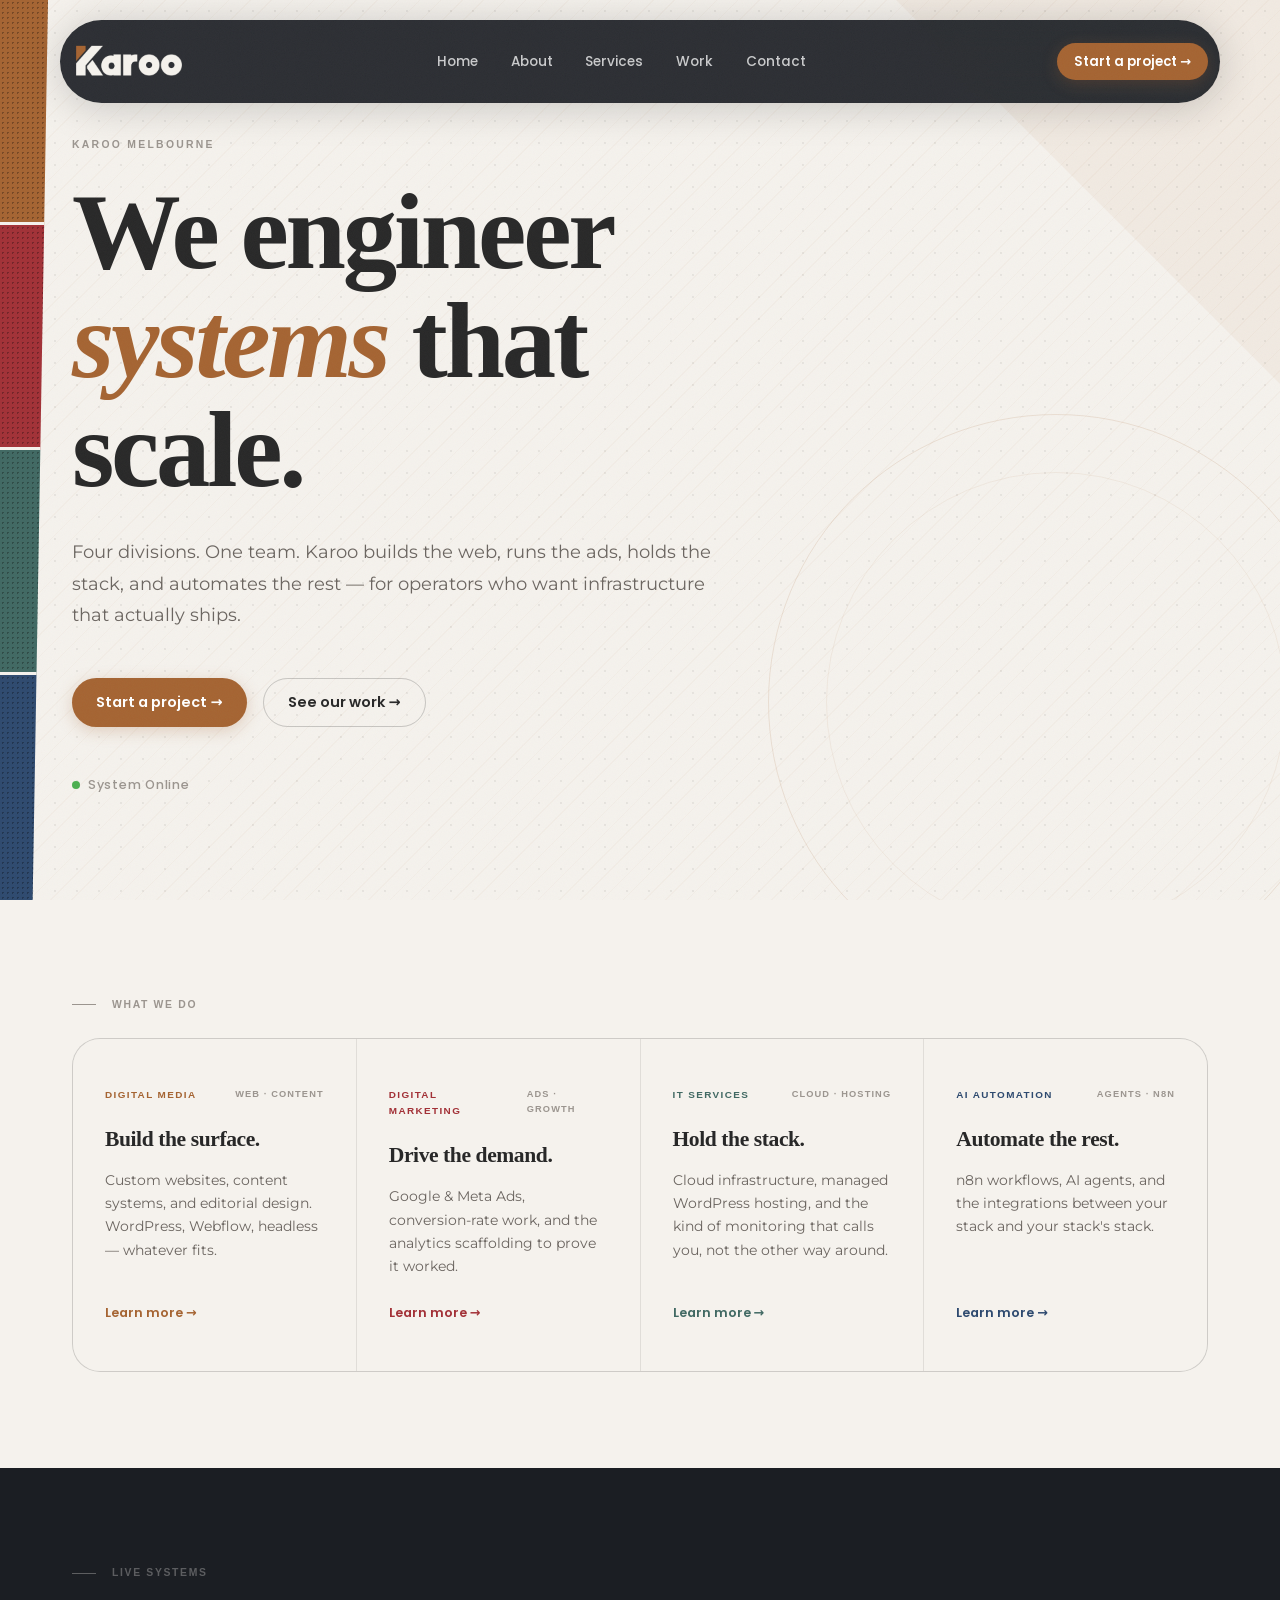
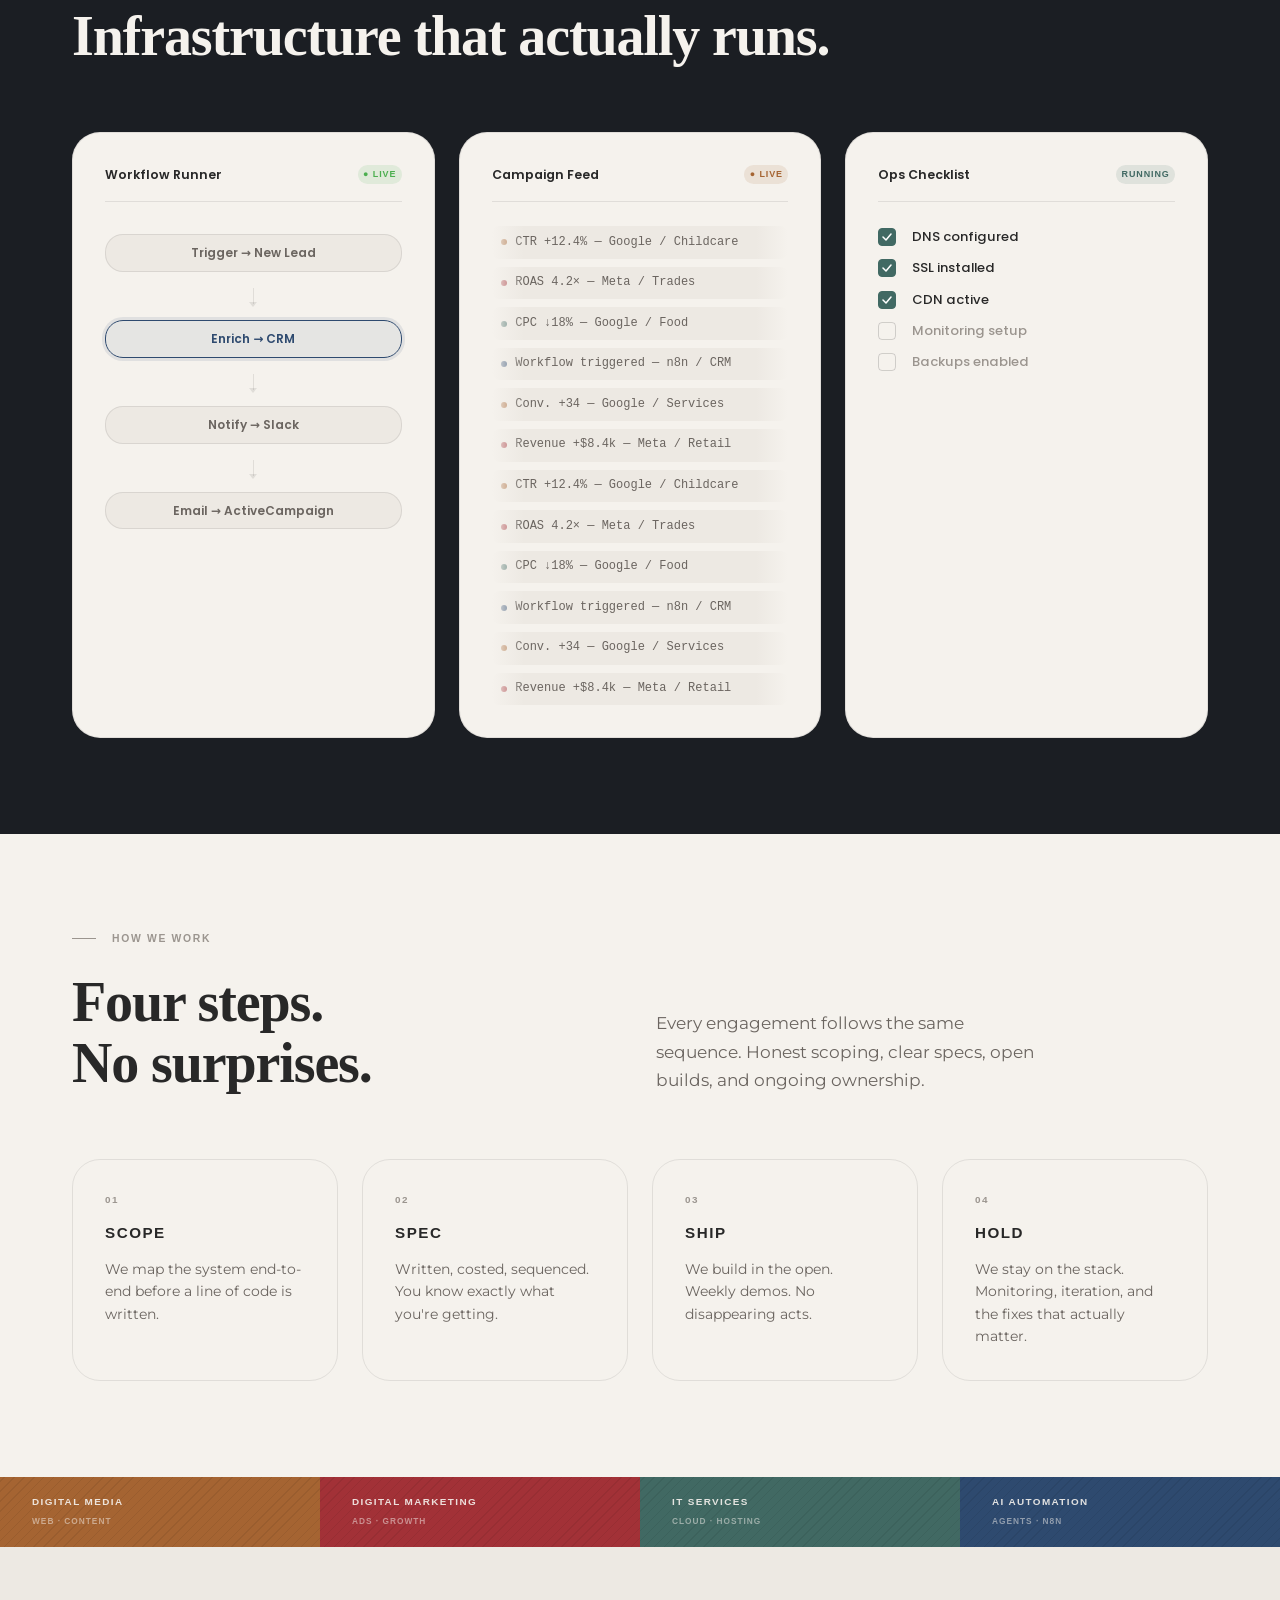
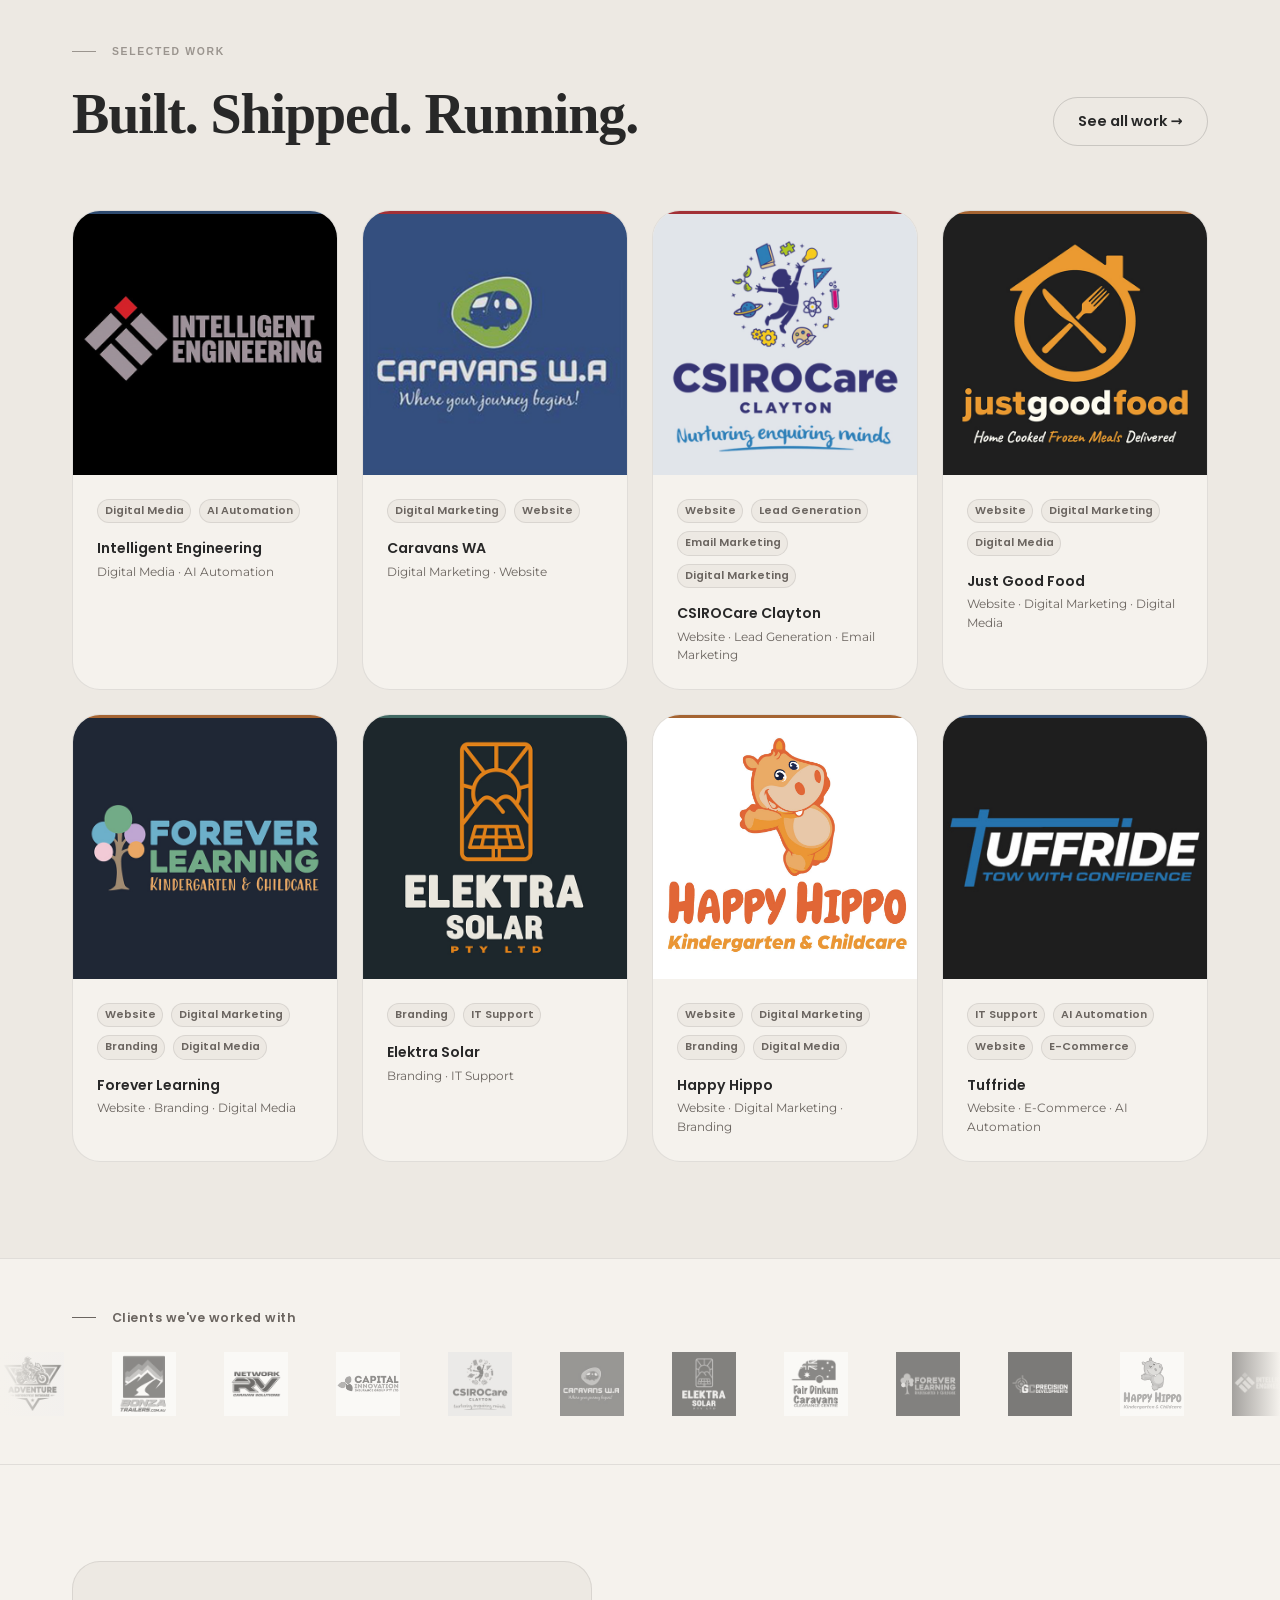
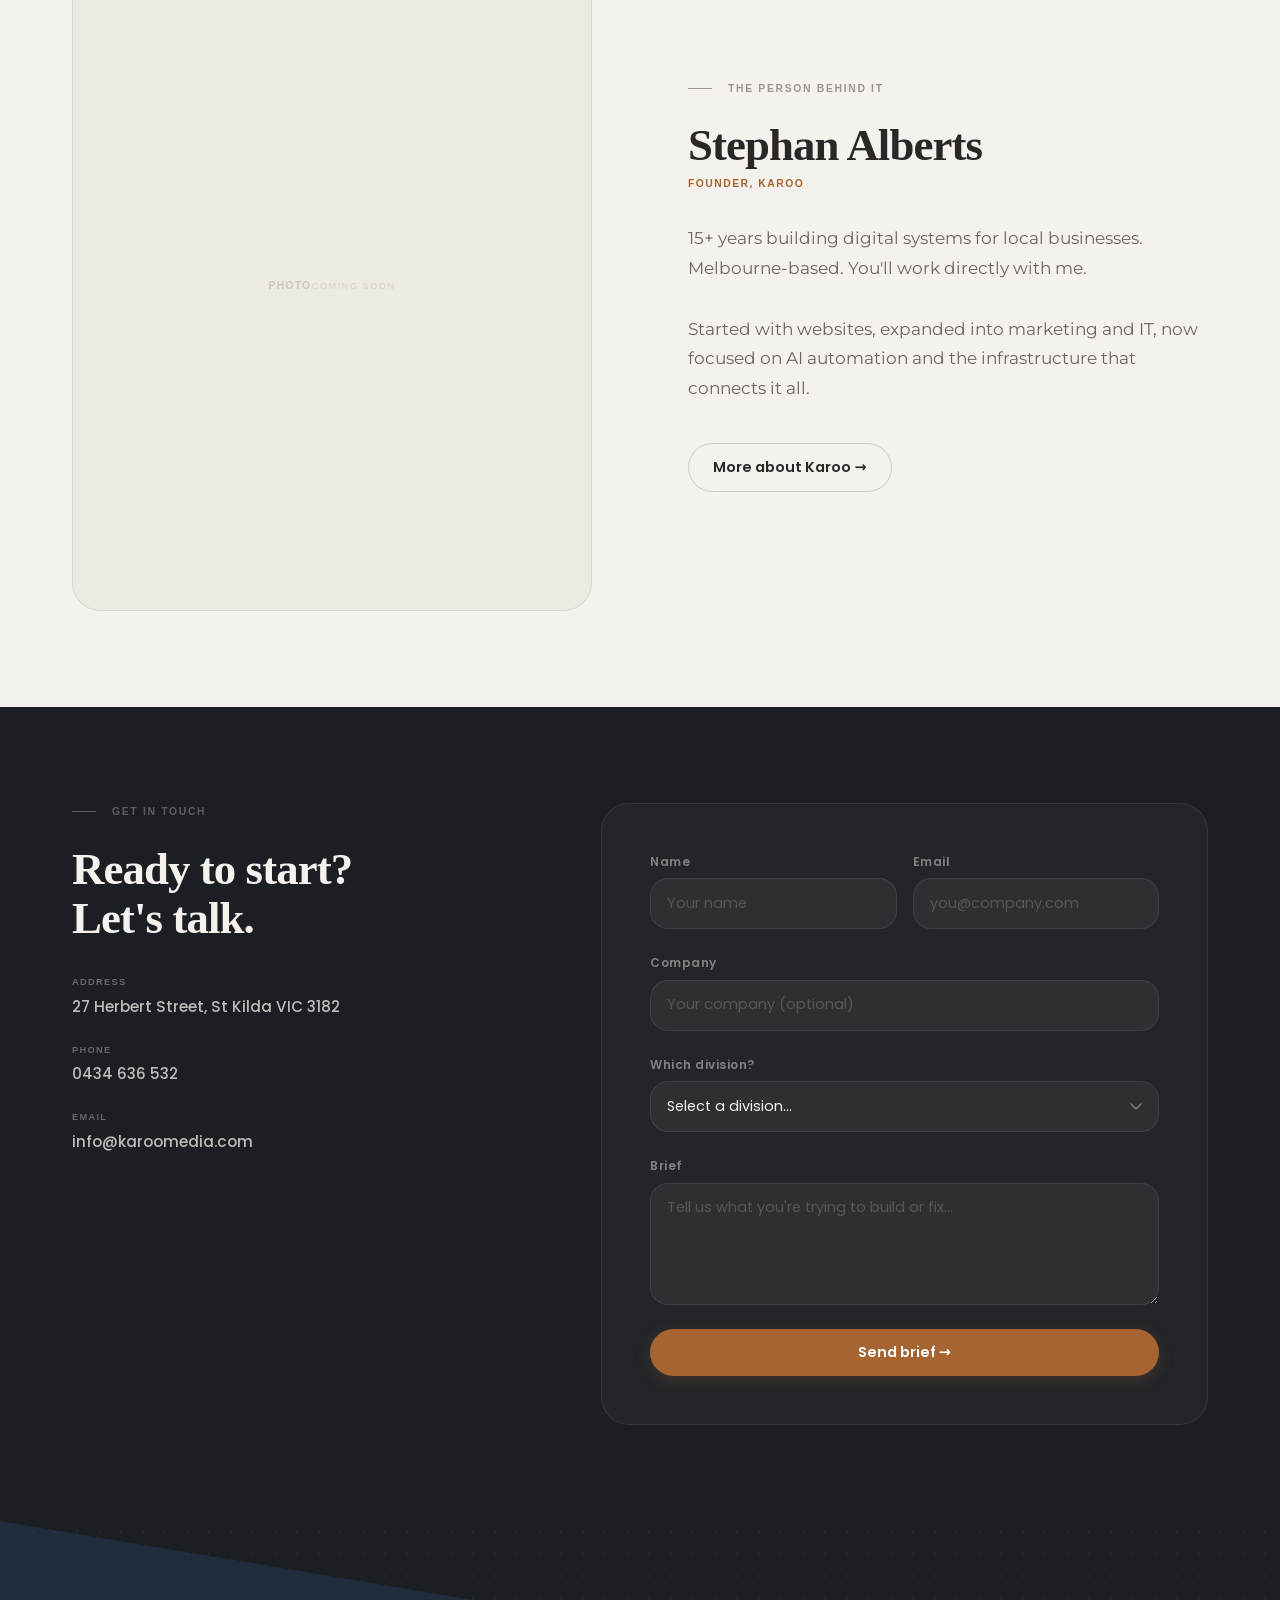
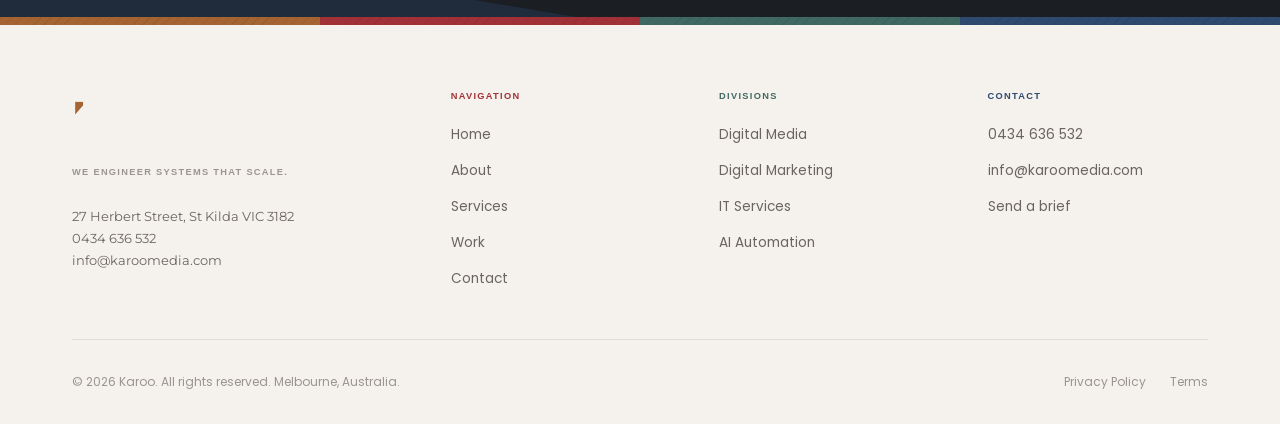
==== index.html @ b397e8c6 "Navbar always-dark + large logo shrink on scroll + brand underlines; hero light; 8 project cards - N" ====
<!DOCTYPE html>
<html lang="en">
<head>
  <meta charset="UTF-8">
  <meta name="viewport" content="width=device-width, initial-scale=1.0">
  <title>Karoo — We engineer systems that scale. | Melbourne Digital Agency</title>
  <meta name="description" content="Karoo is a Melbourne digital agency with four specialist divisions: Digital Media, Digital Marketing, IT Services, and AI Automation. We build the web, run the ads, hold the stack, and automate the rest.">
  <meta name="theme-color" content="#1B1E23">

  <!-- Preconnect for Google Fonts -->
  <link rel="preconnect" href="https://fonts.googleapis.com">
  <link rel="preconnect" href="https://fonts.gstatic.com" crossorigin>
  <link href="https://fonts.googleapis.com/css2?family=Montserrat:ital,wght@0,300;0,400;0,500;0,600;0,700;1,400&family=Poppins:wght@400;500;600;700&display=swap" rel="stylesheet">

  <!-- Critical font preload (add your woff2 files first) -->
  <!-- <link rel="preload" href="fonts/roslindale/RoslindaleVariable-Display.woff2" as="font" type="font/woff2" crossorigin> -->

  <link rel="stylesheet" href="css/global.css">
  <link rel="stylesheet" href="css/components.css">

  <!-- Schema: Organisation -->
  <script type="application/ld+json">
  {
    "@context": "https://schema.org",
    "@type": "Organization",
    "name": "Karoo",
    "url": "https://karoo.com.au",
    "telephone": "0434636532",
    "email": "info@karoomedia.com",
    "address": {
      "@type": "PostalAddress",
      "streetAddress": "27 Herbert Street",
      "addressLocality": "St Kilda",
      "addressRegion": "VIC",
      "postalCode": "3182",
      "addressCountry": "AU"
    },
    "sameAs": []
  }
  </script>
</head>
<body>

<!-- ── Navbar ─────────────────────────────────────────────── -->
<nav class="navbar" id="navbar" aria-label="Main navigation">
  <div class="navbar__inner">

    <a href="/" class="navbar__logo" aria-label="Karoo home">
      <img src="images/logos/Karoo-LIGHT.png" alt="Karoo" height="34" style="width:auto;">
    </a>

    <ul class="navbar__links" role="list">
      <li><a href="/">Home</a></li>
      <li><a href="about.html">About</a></li>
      <li><a href="services.html">Services</a></li>
      <li><a href="work.html">Work</a></li>
      <li><a href="contact.html">Contact</a></li>
    </ul>

    <a href="contact.html" class="btn btn--primary navbar__cta btn--magnetic">Start a project →</a>

    <button class="navbar__toggle" aria-label="Toggle navigation" aria-expanded="false">
      <span></span><span></span><span></span>
    </button>
  </div>

  <nav class="navbar__mobile-menu" aria-label="Mobile navigation">
    <a href="/">Home</a>
    <a href="about.html">About</a>
    <a href="services.html">Services</a>
    <a href="work.html">Work</a>
    <a href="contact.html">Contact</a>
    <a href="contact.html" class="btn btn--primary" style="margin-top:0.5rem; text-align:center; justify-content:center;">Start a project →</a>
  </nav>
</nav>

<!-- ── Hero ──────────────────────────────────────────────── -->
<section class="hero" id="hero">
  <div class="container hero__inner">
    <p class="hero__eyebrow">karoo melbourne</p>
    <h1 class="hero__heading">We engineer<br><em>systems</em> that scale.</h1>
    <p class="hero__body">
      Four divisions. One team. Karoo builds the web, runs the ads,
      holds the stack, and automates the rest — for operators who
      want infrastructure that actually ships.
    </p>
    <div class="hero__actions">
      <a href="contact.html" class="btn btn--primary btn--magnetic">Start a project →</a>
      <a href="work.html"    class="btn btn--secondary btn--magnetic">See our work →</a>
    </div>
    <div class="hero__status">
      <span class="status-dot" aria-hidden="true"></span>
      <span>System Online</span>
    </div>
  </div>
  <div class="hero__accent" aria-hidden="true"></div>
  <div class="hero__corner" aria-hidden="true"></div>
  <div class="hero__colourbar" aria-hidden="true"><span></span><span></span><span></span><span></span></div>
</section>

<!-- ── Division Strip ────────────────────────────────────── -->
<section class="divisions" id="divisions" aria-labelledby="divisions-heading">
  <div class="container">
    <p class="section-label" id="divisions-heading">What we do</p>
    <div class="divisions__grid" role="list">

      <!-- Digital Media -->
      <article class="division-card division-card--orange reveal" role="listitem">
        <div class="division-card__top">
          <span class="division-card__label">Digital Media</span>
          <span class="division-card__services">WEB · CONTENT</span>
        </div>
        <h3 class="division-card__tagline">Build the surface.</h3>
        <p class="division-card__body">
          Custom websites, content systems, and editorial design.
          WordPress, Webflow, headless — whatever fits.
        </p>
        <a href="services.html#digital-media" class="division-card__link">Learn more →</a>
      </article>

      <!-- Digital Marketing -->
      <article class="division-card division-card--red reveal reveal--delay-1" role="listitem">
        <div class="division-card__top">
          <span class="division-card__label">Digital Marketing</span>
          <span class="division-card__services">ADS · GROWTH</span>
        </div>
        <h3 class="division-card__tagline">Drive the demand.</h3>
        <p class="division-card__body">
          Google & Meta Ads, conversion-rate work, and the analytics
          scaffolding to prove it worked.
        </p>
        <a href="services.html#digital-marketing" class="division-card__link">Learn more →</a>
      </article>

      <!-- IT Services -->
      <article class="division-card division-card--green reveal reveal--delay-2" role="listitem">
        <div class="division-card__top">
          <span class="division-card__label">IT Services</span>
          <span class="division-card__services">CLOUD · HOSTING</span>
        </div>
        <h3 class="division-card__tagline">Hold the stack.</h3>
        <p class="division-card__body">
          Cloud infrastructure, managed WordPress hosting, and the kind
          of monitoring that calls you, not the other way around.
        </p>
        <a href="services.html#it-services" class="division-card__link">Learn more →</a>
      </article>

      <!-- AI Automation -->
      <article class="division-card division-card--blue reveal reveal--delay-3" role="listitem">
        <div class="division-card__top">
          <span class="division-card__label">AI Automation</span>
          <span class="division-card__services">AGENTS · N8N</span>
        </div>
        <h3 class="division-card__tagline">Automate the rest.</h3>
        <p class="division-card__body">
          n8n workflows, AI agents, and the integrations between your
          stack and your stack's stack.
        </p>
        <a href="services.html#ai-automation" class="division-card__link">Learn more →</a>
      </article>

    </div>
  </div>
</section>

<!-- ── Feature Widgets ────────────────────────────────────── -->
<section class="features" aria-labelledby="features-heading">
  <div class="container">
    <div class="features__header reveal">
      <p class="section-label" id="features-heading">Live systems</p>
      <h2>Infrastructure that actually runs.</h2>
    </div>

    <div class="features__grid">

      <!-- Workflow Runner -->
      <div class="widget widget--workflow reveal reveal--delay-1" aria-label="Workflow runner">
        <div class="widget__header">
          <span class="widget__label">Workflow Runner</span>
          <span class="widget__badge widget__badge--live">● Live</span>
        </div>
        <div class="workflow">
          <div class="workflow__node">Trigger → New Lead</div>
          <div class="workflow__connector"></div>
          <div class="workflow__node">Enrich → CRM</div>
          <div class="workflow__connector"></div>
          <div class="workflow__node">Notify → Slack</div>
          <div class="workflow__connector"></div>
          <div class="workflow__node">Email → ActiveCampaign</div>
        </div>
      </div>

      <!-- Campaign Feed -->
      <div class="widget widget--feed reveal reveal--delay-2" aria-label="Live campaign feed">
        <div class="widget__header">
          <span class="widget__label">Campaign Feed</span>
          <span class="widget__badge widget__badge--feed">● Live</span>
        </div>
        <div class="feed">
          <div class="feed__track" aria-live="polite">
            <div class="feed__item">CTR +12.4% — Google / Childcare</div>
            <div class="feed__item feed__item--red">ROAS 4.2× — Meta / Trades</div>
            <div class="feed__item feed__item--green">CPC ↓18% — Google / Food</div>
            <div class="feed__item feed__item--blue">Workflow triggered — n8n / CRM</div>
            <div class="feed__item">Conv. +34 — Google / Services</div>
            <div class="feed__item feed__item--red">Revenue +$8.4k — Meta / Retail</div>
            <!-- Duplicate for seamless loop -->
            <div class="feed__item" aria-hidden="true">CTR +12.4% — Google / Childcare</div>
            <div class="feed__item feed__item--red" aria-hidden="true">ROAS 4.2× — Meta / Trades</div>
            <div class="feed__item feed__item--green" aria-hidden="true">CPC ↓18% — Google / Food</div>
            <div class="feed__item feed__item--blue" aria-hidden="true">Workflow triggered — n8n / CRM</div>
            <div class="feed__item" aria-hidden="true">Conv. +34 — Google / Services</div>
            <div class="feed__item feed__item--red" aria-hidden="true">Revenue +$8.4k — Meta / Retail</div>
          </div>
        </div>
      </div>

      <!-- Ops Checklist -->
      <div class="widget widget--checklist reveal reveal--delay-3" aria-label="Ops checklist">
        <div class="widget__header">
          <span class="widget__label">Ops Checklist</span>
          <span class="widget__badge widget__badge--ops">Running</span>
        </div>
        <ul class="checklist" role="list">
          <li class="checklist__item">
            <span class="checklist__check" aria-hidden="true">
              <svg viewBox="0 0 10 8" fill="none" xmlns="http://www.w3.org/2000/svg">
                <path d="M1 4l3 3 5-6" stroke="#fff" stroke-width="1.5" stroke-linecap="round" stroke-linejoin="round"/>
              </svg>
            </span>
            DNS configured
          </li>
          <li class="checklist__item">
            <span class="checklist__check" aria-hidden="true">
              <svg viewBox="0 0 10 8" fill="none" xmlns="http://www.w3.org/2000/svg">
                <path d="M1 4l3 3 5-6" stroke="#fff" stroke-width="1.5" stroke-linecap="round" stroke-linejoin="round"/>
              </svg>
            </span>
            SSL installed
          </li>
          <li class="checklist__item">
            <span class="checklist__check" aria-hidden="true">
              <svg viewBox="0 0 10 8" fill="none" xmlns="http://www.w3.org/2000/svg">
                <path d="M1 4l3 3 5-6" stroke="#fff" stroke-width="1.5" stroke-linecap="round" stroke-linejoin="round"/>
              </svg>
            </span>
            CDN active
          </li>
          <li class="checklist__item">
            <span class="checklist__check" aria-hidden="true">
              <svg viewBox="0 0 10 8" fill="none" xmlns="http://www.w3.org/2000/svg">
                <path d="M1 4l3 3 5-6" stroke="#fff" stroke-width="1.5" stroke-linecap="round" stroke-linejoin="round"/>
              </svg>
            </span>
            Monitoring setup
          </li>
          <li class="checklist__item">
            <span class="checklist__check" aria-hidden="true">
              <svg viewBox="0 0 10 8" fill="none" xmlns="http://www.w3.org/2000/svg">
                <path d="M1 4l3 3 5-6" stroke="#fff" stroke-width="1.5" stroke-linecap="round" stroke-linejoin="round"/>
              </svg>
            </span>
            Backups enabled
          </li>
        </ul>
      </div>

    </div>
  </div>
</section>

<!-- ── Process ────────────────────────────────────────────── -->
<section class="process" aria-labelledby="process-heading">
  <div class="container">
    <div class="process__header">
      <div class="reveal">
        <p class="section-label" id="process-heading">How we work</p>
        <h2>Four steps.<br>No surprises.</h2>
      </div>
      <p class="reveal reveal--delay-1" style="max-width:36ch;">
        Every engagement follows the same sequence. Honest scoping, clear specs,
        open builds, and ongoing ownership.
      </p>
    </div>

    <div class="process__grid">
      <div class="process__step reveal">
        <p class="process__num">01</p>
        <h3 class="process__title">Scope</h3>
        <p class="process__body">We map the system end-to-end before a line of code is written.</p>
      </div>
      <div class="process__step reveal reveal--delay-1">
        <p class="process__num">02</p>
        <h3 class="process__title">Spec</h3>
        <p class="process__body">Written, costed, sequenced. You know exactly what you're getting.</p>
      </div>
      <div class="process__step reveal reveal--delay-2">
        <p class="process__num">03</p>
        <h3 class="process__title">Ship</h3>
        <p class="process__body">We build in the open. Weekly demos. No disappearing acts.</p>
      </div>
      <div class="process__step reveal reveal--delay-3">
        <p class="process__num">04</p>
        <h3 class="process__title">Hold</h3>
        <p class="process__body">We stay on the stack. Monitoring, iteration, and the fixes that actually matter.</p>
      </div>
    </div>
  </div>
</section>

<!-- ── Division Colour Bar ──────────────────────────────── -->
<div class="colour-bar" aria-label="Karoo's four divisions">
  <div class="colour-bar__seg colour-bar__seg--orange">
    <span class="colour-bar__label">Digital Media</span>
    <span class="colour-bar__sub">WEB · CONTENT</span>
  </div>
  <div class="colour-bar__seg colour-bar__seg--red">
    <span class="colour-bar__label">Digital Marketing</span>
    <span class="colour-bar__sub">ADS · GROWTH</span>
  </div>
  <div class="colour-bar__seg colour-bar__seg--green">
    <span class="colour-bar__label">IT Services</span>
    <span class="colour-bar__sub">CLOUD · HOSTING</span>
  </div>
  <div class="colour-bar__seg colour-bar__seg--blue">
    <span class="colour-bar__label">AI Automation</span>
    <span class="colour-bar__sub">AGENTS · N8N</span>
  </div>
</div>

<!-- ── Proof ──────────────────────────────────────────────── -->
<section class="proof" aria-labelledby="proof-heading">
  <div class="container">
    <div class="proof__header reveal">
      <div>
        <p class="section-label" id="proof-heading">Selected work</p>
        <h2>Built. Shipped. Running.</h2>
      </div>
      <a href="work.html" class="btn btn--secondary btn--magnetic">See all work →</a>
    </div>

    <div class="proof__grid">

      <article class="project-card reveal">
        <div class="project-card__thumb project-card__thumb--orange">
          <div class="project-card__thumb-inner">
            <img src="images/client-logos/HappyHippo-Square-large.jpg" alt="Happy Hippo" loading="lazy">
          </div>
        </div>
        <div class="project-card__body">
          <div class="project-card__tags">
            <span class="tag">Website</span>
            <span class="tag">Digital Marketing</span>
            <span class="tag">Branding</span>
            <span class="tag">Digital Media</span>
          </div>
          <p class="project-card__title">Happy Hippo</p>
          <p class="project-card__outcome">Website · Digital Marketing · Branding</p>
        </div>
      </article>

      <article class="project-card reveal reveal--delay-1">
        <div class="project-card__thumb project-card__thumb--orange">
          <div class="project-card__thumb-inner">
            <img src="images/client-logos/ForeverLearning.jpg" alt="Forever Learning" loading="lazy">
          </div>
        </div>
        <div class="project-card__body">
          <div class="project-card__tags">
            <span class="tag">Website</span>
            <span class="tag">Digital Marketing</span>
            <span class="tag">Branding</span>
            <span class="tag">Digital Media</span>
          </div>
          <p class="project-card__title">Forever Learning</p>
          <p class="project-card__outcome">Website · Branding · Digital Media</p>
        </div>
      </article>

      <article class="project-card reveal reveal--delay-2">
        <div class="project-card__thumb project-card__thumb--red">
          <div class="project-card__thumb-inner">
            <img src="images/client-logos/CSIRO-Care.jpg" alt="CSIROCare Clayton" loading="lazy">
          </div>
        </div>
        <div class="project-card__body">
          <div class="project-card__tags">
            <span class="tag">Website</span>
            <span class="tag">Lead Generation</span>
            <span class="tag">Email Marketing</span>
            <span class="tag">Digital Marketing</span>
          </div>
          <p class="project-card__title">CSIROCare Clayton</p>
          <p class="project-card__outcome">Website · Lead Generation · Email Marketing</p>
        </div>
      </article>

      <article class="project-card reveal reveal--delay-3">
        <div class="project-card__thumb project-card__thumb--green">
          <div class="project-card__thumb-inner">
            <img src="images/client-logos/Elektra-Solar.jpg" alt="Elektra Solar" loading="lazy">
          </div>
        </div>
        <div class="project-card__body">
          <div class="project-card__tags">
            <span class="tag">Branding</span>
            <span class="tag">IT Support</span>
          </div>
          <p class="project-card__title">Elektra Solar</p>
          <p class="project-card__outcome">Branding · IT Support</p>
        </div>
      </article>

      <article class="project-card reveal">
        <div class="project-card__thumb project-card__thumb--blue">
          <div class="project-card__thumb-inner">
            <img src="images/client-logos/Tuffride.jpg" alt="Tuffride" loading="lazy">
          </div>
        </div>
        <div class="project-card__body">
          <div class="project-card__tags">
            <span class="tag">IT Support</span>
            <span class="tag">AI Automation</span>
            <span class="tag">Website</span>
            <span class="tag">E-Commerce</span>
          </div>
          <p class="project-card__title">Tuffride</p>
          <p class="project-card__outcome">Website · E-Commerce · AI Automation</p>
        </div>
      </article>

      <article class="project-card reveal reveal--delay-1">
        <div class="project-card__thumb project-card__thumb--red">
          <div class="project-card__thumb-inner">
            <img src="images/client-logos/CWA.jpg" alt="Caravans WA" loading="lazy">
          </div>
        </div>
        <div class="project-card__body">
          <div class="project-card__tags">
            <span class="tag">Digital Marketing</span>
            <span class="tag">Website</span>
          </div>
          <p class="project-card__title">Caravans WA</p>
          <p class="project-card__outcome">Digital Marketing · Website</p>
        </div>
      </article>

      <article class="project-card reveal reveal--delay-2">
        <div class="project-card__thumb project-card__thumb--orange">
          <div class="project-card__thumb-inner">
            <img src="images/client-logos/JGF-Big-Square.jpg" alt="Just Good Food" loading="lazy">
          </div>
        </div>
        <div class="project-card__body">
          <div class="project-card__tags">
            <span class="tag">Website</span>
            <span class="tag">Digital Marketing</span>
            <span class="tag">Digital Media</span>
          </div>
          <p class="project-card__title">Just Good Food</p>
          <p class="project-card__outcome">Website · Digital Marketing · Digital Media</p>
        </div>
      </article>

      <article class="project-card reveal reveal--delay-1">
        <div class="project-card__thumb project-card__thumb--blue">
          <div class="project-card__thumb-inner">
            <img src="images/client-logos/Intelligent-Engineering.jpg" alt="Intelligent Engineering" loading="lazy">
          </div>
        </div>
        <div class="project-card__body">
          <div class="project-card__tags">
            <span class="tag">Digital Media</span>
            <span class="tag">AI Automation</span>
          </div>
          <p class="project-card__title">Intelligent Engineering</p>
          <p class="project-card__outcome">Digital Media · AI Automation</p>
        </div>
      </article>

    </div>
  </div>
</section>

<!-- ── Client Logo Strip ──────────────────────────────────────────── -->
<section class="client-strip" aria-label="Clients we've worked with">
  <div class="container">
    <p class="section-label reveal">Clients we've worked with</p>
  </div>
  <div class="client-strip__track-wrap">
    <div class="client-strip__track">
      <img src="images/client-logos/ADVMD.jpg" alt="ADVMD" class="client-strip__logo">
      <img src="images/client-logos/Bonza-Trailers.jpg" alt="Bonza Trailers" class="client-strip__logo">
      <img src="images/client-logos/CaravanSolutions.jpg" alt="Caravan Solutions" class="client-strip__logo">
      <img src="images/client-logos/CIIG.jpg" alt="CIIG" class="client-strip__logo">
      <img src="images/client-logos/CSIRO-Care.jpg" alt="CSIROCare Clayton" class="client-strip__logo">
      <img src="images/client-logos/CWA.jpg" alt="Caravans WA" class="client-strip__logo">
      <img src="images/client-logos/Elektra-Solar.jpg" alt="Elektra Solar" class="client-strip__logo">
      <img src="images/client-logos/FairDinkumCaravans.png" alt="Fair Dinkum Caravans" class="client-strip__logo">
      <img src="images/client-logos/ForeverLearning.jpg" alt="Forever Learning" class="client-strip__logo">
      <img src="images/client-logos/GCPD.jpg" alt="GCPD" class="client-strip__logo">
      <img src="images/client-logos/HappyHippo-Square-large.jpg" alt="Happy Hippo" class="client-strip__logo">
      <img src="images/client-logos/Intelligent-Engineering.jpg" alt="Intelligent Engineering" class="client-strip__logo">
      <img src="images/client-logos/JGF-Big-Square.jpg" alt="Just Good Food" class="client-strip__logo">
      <img src="images/client-logos/LOGO500px.png" alt="Client" class="client-strip__logo">
      <img src="images/client-logos/NE.jpg" alt="NE" class="client-strip__logo">
      <img src="images/client-logos/NETrailworx.jpg" alt="NE Trailworx" class="client-strip__logo">
      <img src="images/client-logos/nextgen.jpg" alt="Nextgen" class="client-strip__logo">
      <img src="images/client-logos/nRV.png" alt="nRV" class="client-strip__logo">
      <img src="images/client-logos/NurseEmily.png" alt="Nurse Emily" class="client-strip__logo">
      <img src="images/client-logos/PreciseLogo-Square2.jpg" alt="Precise Laser Cutting" class="client-strip__logo">
      <img src="images/client-logos/St-Nich.jpg" alt="St Nich" class="client-strip__logo">
      <img src="images/client-logos/TEKO-adventure-500px.jpg" alt="TEKO Adventure" class="client-strip__logo">
      <img src="images/client-logos/Tuffride.jpg" alt="Tuffride" class="client-strip__logo">
      <img src="images/client-logos/Vancraft.jpg" alt="Vancraft" class="client-strip__logo">
      <!-- Duplicate for seamless loop -->
      <img src="images/client-logos/ADVMD.jpg" alt="" aria-hidden="true" class="client-strip__logo">
      <img src="images/client-logos/Bonza-Trailers.jpg" alt="" aria-hidden="true" class="client-strip__logo">
      <img src="images/client-logos/CaravanSolutions.jpg" alt="" aria-hidden="true" class="client-strip__logo">
      <img src="images/client-logos/CIIG.jpg" alt="" aria-hidden="true" class="client-strip__logo">
      <img src="images/client-logos/CSIRO-Care.jpg" alt="" aria-hidden="true" class="client-strip__logo">
      <img src="images/client-logos/CWA.jpg" alt="" aria-hidden="true" class="client-strip__logo">
      <img src="images/client-logos/Elektra-Solar.jpg" alt="" aria-hidden="true" class="client-strip__logo">
      <img src="images/client-logos/FairDinkumCaravans.png" alt="" aria-hidden="true" class="client-strip__logo">
      <img src="images/client-logos/ForeverLearning.jpg" alt="" aria-hidden="true" class="client-strip__logo">
      <img src="images/client-logos/GCPD.jpg" alt="" aria-hidden="true" class="client-strip__logo">
      <img src="images/client-logos/HappyHippo-Square-large.jpg" alt="" aria-hidden="true" class="client-strip__logo">
      <img src="images/client-logos/Intelligent-Engineering.jpg" alt="" aria-hidden="true" class="client-strip__logo">
      <img src="images/client-logos/JGF-Big-Square.jpg" alt="" aria-hidden="true" class="client-strip__logo">
      <img src="images/client-logos/LOGO500px.png" alt="" aria-hidden="true" class="client-strip__logo">
      <img src="images/client-logos/NE.jpg" alt="" aria-hidden="true" class="client-strip__logo">
      <img src="images/client-logos/NETrailworx.jpg" alt="" aria-hidden="true" class="client-strip__logo">
      <img src="images/client-logos/nextgen.jpg" alt="" aria-hidden="true" class="client-strip__logo">
      <img src="images/client-logos/nRV.png" alt="" aria-hidden="true" class="client-strip__logo">
      <img src="images/client-logos/NurseEmily.png" alt="" aria-hidden="true" class="client-strip__logo">
      <img src="images/client-logos/PreciseLogo-Square2.jpg" alt="" aria-hidden="true" class="client-strip__logo">
      <img src="images/client-logos/St-Nich.jpg" alt="" aria-hidden="true" class="client-strip__logo">
      <img src="images/client-logos/TEKO-adventure-500px.jpg" alt="" aria-hidden="true" class="client-strip__logo">
      <img src="images/client-logos/Tuffride.jpg" alt="" aria-hidden="true" class="client-strip__logo">
      <img src="images/client-logos/Vancraft.jpg" alt="" aria-hidden="true" class="client-strip__logo">
    </div>
  </div>
</section>

<!-- ── Bio Preview ────────────────────────────────────────── -->
<section class="bio" aria-labelledby="bio-heading">
  <div class="container">
    <div class="bio__inner">
      <div class="bio__photo">
        <!-- Replace with Stephan headshot: images/stephan-alberts.webp -->
        <div class="bio__photo-placeholder">Photo<br><span style="font-size:0.6rem;opacity:0.5;">coming soon</span></div>
      </div>
      <div class="bio__content reveal">
        <p class="section-label">The person behind it</p>
        <h2 class="bio__name" id="bio-heading">Stephan Alberts</h2>
        <p class="bio__role">Founder, Karoo</p>
        <p class="bio__text">
          15+ years building digital systems for local businesses.
          Melbourne-based. You'll work directly with me.
        </p>
        <p class="bio__text">
          Started with websites, expanded into marketing and IT, now
          focused on AI automation and the infrastructure that connects it all.
        </p>
        <a href="about.html" class="btn btn--secondary btn--magnetic bio__cta">More about Karoo →</a>
      </div>
    </div>

    <!-- Signage / office image — rename your file to: images/signage.jpg -->
    <div class="bio__signage reveal">
      <img src="images/signage.jpg" alt="Karoo — St Kilda, Melbourne" loading="lazy"
           onerror="this.parentElement.style.display='none'">
    </div>

  </div>
</section>

<!-- ── Contact Section ────────────────────────────────────── -->
<section class="contact-section" id="contact" aria-labelledby="contact-heading">
  <div class="container">
    <div class="contact-section__inner">

      <div class="contact-info reveal">
        <p class="section-label" style="color:rgba(245,242,237,0.3);">Get in touch</p>
        <h2 class="contact-info__heading" id="contact-heading">Ready to start?<br>Let's talk.</h2>
        <div class="contact-info__detail">
          <div class="contact-info__item">
            <span class="contact-info__item-label">Address</span>
            <span class="contact-info__item-value">27 Herbert Street, St Kilda VIC 3182</span>
          </div>
          <div class="contact-info__item">
            <span class="contact-info__item-label">Phone</span>
            <span class="contact-info__item-value">
              <a href="tel:0434636532">0434 636 532</a>
            </span>
          </div>
          <div class="contact-info__item">
            <span class="contact-info__item-label">Email</span>
            <span class="contact-info__item-value">
              <a href="mailto:info@karoomedia.com">info@karoomedia.com</a>
            </span>
          </div>
        </div>
      </div>

      <div class="contact-form reveal reveal--delay-1">
        <form class="js-contact-form" novalidate>
          <div class="form-row">
            <div class="form-group">
              <label for="h-name">Name</label>
              <input type="text" id="h-name" name="name" placeholder="Your name" required>
            </div>
            <div class="form-group">
              <label for="h-email">Email</label>
              <input type="email" id="h-email" name="email" placeholder="you@company.com" required>
            </div>
          </div>
          <div class="form-group">
            <label for="h-company">Company</label>
            <input type="text" id="h-company" name="company" placeholder="Your company (optional)">
          </div>
          <div class="form-group">
            <label for="h-division">Which division?</label>
            <select id="h-division" name="division">
              <option value="" disabled selected>Select a division…</option>
              <option value="digital-media">Digital Media — Web &amp; Content</option>
              <option value="digital-marketing">Digital Marketing — Ads &amp; Growth</option>
              <option value="it-services">IT Services — Cloud &amp; Hosting</option>
              <option value="ai-automation">AI Automation — Agents &amp; n8n</option>
              <option value="unsure">Not sure yet</option>
            </select>
          </div>
          <div class="form-group">
            <label for="h-brief">Brief</label>
            <textarea id="h-brief" name="brief" placeholder="Tell us what you're trying to build or fix…" rows="4"></textarea>
          </div>
          <div class="form-submit">
            <button type="submit" class="btn btn--primary btn--magnetic">Send brief →</button>
          </div>
        </form>
      </div>

    </div>
  </div>
</section>

<!-- ── Pre-footer ─────────────────────────────────────────── -->
<div class="pre-footer">
  <div class="pre-footer__blue-panel" aria-hidden="true"></div>
</div>
<div class="colour-bar" aria-hidden="true" style="height:8px;">
  <div class="colour-bar__seg colour-bar__seg--orange" style="padding:0;"></div>
  <div class="colour-bar__seg colour-bar__seg--red" style="padding:0;"></div>
  <div class="colour-bar__seg colour-bar__seg--green" style="padding:0;"></div>
  <div class="colour-bar__seg colour-bar__seg--blue" style="padding:0;"></div>
</div>

<!-- ── Footer ─────────────────────────────────────────────── -->
<footer class="footer" aria-label="Site footer">
  <div class="container">
    <div class="footer__top">
      <div>
        <img src="images/logos/Karoo-DARK.png" alt="Karoo" class="footer__logo" onerror="this.src='images/logos/Karoo-LIGHT.png'">
        <p class="footer__brand-tagline">We engineer systems that scale.</p>
        <p class="footer__brand-desc">
          27 Herbert Street, St Kilda VIC 3182<br>
          <a href="tel:0434636532" style="color:inherit;">0434 636 532</a><br>
          <a href="mailto:info@karoomedia.com" style="color:inherit;">info@karoomedia.com</a>
        </p>
      </div>
      <nav aria-label="Site links">
        <p class="footer__col-label">Navigation</p>
        <ul class="footer__links" role="list">
          <li><a href="/">Home</a></li>
          <li><a href="about.html">About</a></li>
          <li><a href="services.html">Services</a></li>
          <li><a href="work.html">Work</a></li>
          <li><a href="contact.html">Contact</a></li>
        </ul>
      </nav>
      <nav aria-label="Division links">
        <p class="footer__col-label">Divisions</p>
        <ul class="footer__links" role="list">
          <li><a href="services.html#digital-media">Digital Media</a></li>
          <li><a href="services.html#digital-marketing">Digital Marketing</a></li>
          <li><a href="services.html#it-services">IT Services</a></li>
          <li><a href="services.html#ai-automation">AI Automation</a></li>
        </ul>
      </nav>
      <div>
        <p class="footer__col-label">Contact</p>
        <ul class="footer__links" role="list">
          <li><a href="tel:0434636532">0434 636 532</a></li>
          <li><a href="mailto:info@karoomedia.com">info@karoomedia.com</a></li>
          <li><a href="contact.html">Send a brief</a></li>
        </ul>
      </div>
    </div>
    <div class="footer__bottom">
      <p class="footer__copy">&copy; 2026 Karoo. All rights reserved. Melbourne, Australia.</p>
      <nav class="footer__legal" aria-label="Legal links">
        <a href="#">Privacy Policy</a>
        <a href="#">Terms</a>
      </nav>
    </div>
  </div>
</footer>

<script src="js/main.js" defer></script>
</body>
</html>
---- css/global.css ----
/* ============================================================
   KAROO — Global Styles
   Fonts, variables, reset, base typography, utilities
   ============================================================ */

/* Google Fonts — Montserrat + Poppins */
@import url('https://fonts.googleapis.com/css2?family=Montserrat:ital,wght@0,300;0,400;0,500;0,600;0,700;1,400&family=Poppins:wght@400;500;600;700&display=swap');

/* ── Self-hosted Fonts ────────────────────────────────────── */
/* Fonts live directly in /fonts/ (no subfolders)             */

/* Roslindale Variable (covers all weights 100–900) */
@font-face {
  font-family: 'Roslindale';
  src: url('../fonts/RoslindaleVariable-VF[Display]-Testing.ttf') format('truetype');
  font-weight: 100 900;
  font-style: normal;
  font-display: swap;
}

/* Roslindale static fallbacks */
@font-face {
  font-family: 'Roslindale';
  src: url('../fonts/Roslindale-DisplayRegular-Testing.ttf') format('truetype');
  font-weight: 400;
  font-style: normal;
  font-display: swap;
}

@font-face {
  font-family: 'Roslindale';
  src: url('../fonts/Roslindale-DisplayMedium-Testing.ttf') format('truetype');
  font-weight: 500;
  font-style: normal;
  font-display: swap;
}

@font-face {
  font-family: 'Roslindale';
  src: url('../fonts/Roslindale-DisplayBold-Testing.ttf') format('truetype');
  font-weight: 700;
  font-style: normal;
  font-display: swap;
}

/* Akira Expanded Demo — uppercase/numbers only in demo version */
/* Replace with full licence file for production               */
@font-face {
  font-family: 'Akira';
  src: url('../fonts/Akira Expanded Demo.otf') format('opentype');
  font-weight: 800;
  font-style: normal;
  font-display: swap;
}

/* ── Design Tokens ───────────────────────────────────────── */
:root {
  /* Division colours */
  --orange:       #A56432;
  --red:          #A23137;
  --green:        #416963;
  --blue:         #2E4A6F;

  /* Base palette */
  --parchment:    #F5F2ED;
  --deep-slate:   #1B1E23;
  --auth-black:   #282828;
  --white:        #FFFFFF;

  /* Semantic — light mode defaults */
  --bg:           var(--parchment);
  --bg-raised:    #EDE9E3;
  --bg-card:      #ECEAE5;
  --text:         var(--auth-black);
  --text-muted:   #6B6560;
  --text-subtle:  #9B958F;
  --border:       rgba(40, 40, 40, 0.10);
  --border-strong:rgba(40, 40, 40, 0.18);

  /* Typography */
  --font-display: 'Roslindale', 'Playfair Display', Georgia, serif;
  --font-impact:  'Akira', 'Barlow Condensed', Impact, sans-serif;
  --font-body:    'Montserrat', system-ui, sans-serif;
  --font-ui:      'Poppins', system-ui, sans-serif;

  /* Spacing scale (8px base) */
  --s1:   0.5rem;   /*  8px */
  --s2:   1rem;     /* 16px */
  --s3:   1.5rem;   /* 24px */
  --s4:   2rem;     /* 32px */
  --s5:   3rem;     /* 48px */
  --s6:   4rem;     /* 64px */
  --s7:   6rem;     /* 96px */
  --s8:   8rem;     /* 128px */

  /* Border radius */
  --r-sm:   8px;
  --r-md:   18px;
  --r-lg:   28px;
  --r-pill: 9999px;

  /* Shadows */
  --shadow-sm: 0 2px 8px rgba(0,0,0,0.06);
  --shadow-md: 0 8px 32px rgba(0,0,0,0.09);
  --shadow-lg: 0 24px 64px rgba(0,0,0,0.13);

  /* Transitions */
  --t-fast:  0.15s ease;
  --t-base:  0.25s ease;
  --t-slow:  0.4s ease;

  /* Layout */
  --max-w:      1200px;
  --max-w-text:  720px;
}

/* Dark mode overrides (applied by JS on .dark-mode body) */
body.dark-mode {
  --bg:           var(--deep-slate);
  --bg-raised:    #22262D;
  --bg-card:      #2A2F38;
  --text:         var(--white);
  --text-muted:   #A8B0C0;
  --text-subtle:  #606878;
  --border:       rgba(255,255,255,0.08);
  --border-strong:rgba(255,255,255,0.15);
}

/* ── Reset ───────────────────────────────────────────────── */
*, *::before, *::after {
  box-sizing: border-box;
  margin: 0;
  padding: 0;
}

html {
  scroll-behavior: smooth;
  -webkit-text-size-adjust: 100%;
  font-size: 16px;
}

body {
  font-family: var(--font-body);
  font-size: 1rem;
  line-height: 1.65;
  color: var(--text);
  background: var(--bg);
  transition: background var(--t-slow), color var(--t-slow);
  overflow-x: hidden;
  -webkit-font-smoothing: antialiased;
  -moz-osx-font-smoothing: grayscale;
}

img, video, svg {
  display: block;
  max-width: 100%;
  height: auto;
}

a {
  color: inherit;
  text-decoration: none;
}

ul, ol {
  list-style: none;
}

button, input, select, textarea {
  font: inherit;
  border: none;
  background: none;
  outline: none;
}

button {
  cursor: pointer;
}

/* ── Grain overlay ───────────────────────────────────────── */
body::after {
  content: '';
  position: fixed;
  inset: 0;
  background-image: url("data:image/svg+xml,%3Csvg viewBox='0 0 256 256' xmlns='http://www.w3.org/2000/svg'%3E%3Cfilter id='n'%3E%3CfeTurbulence type='fractalNoise' baseFrequency='0.85' numOctaves='4' stitchTiles='stitch'/%3E%3C/filter%3E%3Crect width='100%25' height='100%25' filter='url(%23n)'/%3E%3C/svg%3E");
  background-repeat: repeat;
  background-size: 200px 200px;
  opacity: 0.035;
  pointer-events: none;
  z-index: 9998;
}

/* ── Typography ──────────────────────────────────────────── */
h1, h2, h3, h4, h5, h6 {
  font-family: var(--font-display);
  line-height: 1.1;
  letter-spacing: -0.02em;
  color: var(--text);
}

h1 { font-size: clamp(2.8rem, 7vw, 5.5rem); font-weight: 700; }
h2 { font-size: clamp(2rem, 4.5vw, 3.5rem); font-weight: 700; }
h3 { font-size: clamp(1.4rem, 3vw, 2rem);   font-weight: 600; }
h4 { font-size: 1.25rem; font-weight: 600; }

p  {
  font-family: var(--font-body);
  color: var(--text-muted);
  font-size: 1.05rem;
  line-height: 1.7;
}

.label {
  font-family: var(--font-impact);
  font-size: 0.7rem;
  font-weight: 800;
  letter-spacing: 0.12em;
  text-transform: uppercase;
}

/* ── Layout utilities ────────────────────────────────────── */
.container {
  width: 100%;
  max-width: var(--max-w);
  margin-inline: auto;
  padding-inline: var(--s4);
}

.container--narrow {
  max-width: var(--max-w-text);
}

section {
  padding-block: var(--s7);
}

.section-label {
  font-family: var(--font-impact);
  font-size: 0.65rem;
  font-weight: 800;
  letter-spacing: 0.16em;
  text-transform: uppercase;
  color: var(--text-subtle);
  display: flex;
  align-items: center;
  gap: var(--s2);
  margin-bottom: var(--s3);
}

.section-label::before {
  content: '';
  display: inline-block;
  width: 24px;
  height: 1px;
  background: currentColor;
}

/* ── Buttons ─────────────────────────────────────────────── */
.btn {
  display: inline-flex;
  align-items: center;
  gap: 0.4em;
  font-family: var(--font-ui);
  font-size: 0.9rem;
  font-weight: 600;
  padding: 0.8em 1.7em;
  border-radius: var(--r-pill);
  transition: transform var(--t-base), box-shadow var(--t-base), background var(--t-fast);
  will-change: transform;
  cursor: pointer;
  white-space: nowrap;
}

.btn--primary {
  background: var(--orange);
  color: var(--white);
  box-shadow: 0 4px 16px rgba(165,100,50,0.25);
}

.btn--primary:hover {
  background: #B87038;
  box-shadow: 0 8px 28px rgba(165,100,50,0.35);
  transform: translateY(-2px);
}

.btn--secondary {
  background: transparent;
  color: var(--text);
  border: 1.5px solid var(--border-strong);
}

.btn--secondary:hover {
  border-color: var(--text);
  transform: translateY(-2px);
}

.btn--ghost {
  background: transparent;
  color: var(--text-muted);
  padding: 0;
  border-radius: 0;
}

.btn--ghost:hover {
  color: var(--text);
}

/* Magnetic effect — JS adds micro-translate via inline style */
.btn--magnetic {
  transition: transform 0.1s ease, box-shadow var(--t-base), background var(--t-fast);
}

/* ── Status dot ──────────────────────────────────────────── */
.status-dot {
  display: inline-block;
  width: 8px;
  height: 8px;
  border-radius: 50%;
  background: #4CAF50;
  animation: pulse-dot 2.5s ease-in-out infinite;
  flex-shrink: 0;
}

@keyframes pulse-dot {
  0%, 100% { opacity: 1; transform: scale(1); box-shadow: 0 0 0 0 rgba(76,175,80,0.4); }
  50%       { opacity: 0.8; transform: scale(0.9); box-shadow: 0 0 0 6px rgba(76,175,80,0); }
}

/* ── Scroll reveal ───────────────────────────────────────── */
.reveal {
  opacity: 0;
  transform: translateY(28px);
  transition: opacity 0.6s ease, transform 0.6s ease;
}

.reveal.is-visible {
  opacity: 1;
  transform: translateY(0);
}

.reveal--delay-1 { transition-delay: 0.1s; }
.reveal--delay-2 { transition-delay: 0.2s; }
.reveal--delay-3 { transition-delay: 0.3s; }
.reveal--delay-4 { transition-delay: 0.4s; }

/* ── Responsive breakpoints ──────────────────────────────── */
@media (max-width: 768px) {
  :root {
    --s6: 3rem;
    --s7: 4rem;
    --s8: 5rem;
  }
  .container {
    padding-inline: var(--s3);
  }
  section {
    padding-block: var(--s6);
  }
}
---- css/components.css ----
/* ============================================================
   KAROO — Components
   Navbar, hero, division cards, features, process, proof,
   bio, contact, footer
   ============================================================ */

/* ── Navbar ──────────────────────────────────────────────── */
.navbar {
  position: fixed;
  top: 1.25rem;
  left: 50%;
  transform: translateX(-50%);
  z-index: 100;
  width: calc(100% - 3rem);
  max-width: 1160px;
  border-radius: var(--r-pill);
  padding: 0.6rem 0.75rem;
  background: rgba(27, 30, 35, 0.92);
  backdrop-filter: blur(24px) saturate(1.4);
  -webkit-backdrop-filter: blur(24px) saturate(1.4);
  box-shadow: 0 4px 40px rgba(0,0,0,0.18);
  transition: box-shadow var(--t-slow), padding var(--t-slow);
}

.navbar--scrolled {
  box-shadow: 0 4px 40px rgba(0,0,0,0.28);
}

.navbar__inner {
  display: flex;
  align-items: center;
  justify-content: space-between;
  gap: var(--s3);
}

.navbar__logo {
  flex-shrink: 0;
  display: flex;
  align-items: center;
}

/* Large logo by default, shrinks smoothly on scroll */
.navbar__logo img {
  height: 64px;
  width: auto;
  display: block;
  transition: height 0.35s ease, opacity var(--t-fast);
}

.navbar--scrolled .navbar__logo img {
  height: 36px;
}

.navbar__logo img:hover {
  opacity: 0.85;
}

/* Legacy text fallback (kept for safety) */
.navbar__logo-text {
  font-family: var(--font-display);
  font-size: 1.4rem;
  font-weight: 700;
  color: var(--white);
  letter-spacing: -0.03em;
}

.navbar__logo-text span {
  color: var(--orange);
}

.navbar__links {
  display: flex;
  align-items: center;
  gap: 0.25rem;
}

/* Sliding brand-colour underline on hover */
.navbar__links li {
  position: relative;
}

.navbar__links a {
  font-family: var(--font-ui);
  font-size: 0.85rem;
  font-weight: 500;
  color: rgba(255,255,255,0.75);
  padding: 0.5rem 0.9rem;
  border-radius: var(--r-pill);
  transition: color var(--t-fast), background var(--t-fast);
  position: relative;
  overflow: hidden;
}

.navbar__links a::after {
  content: '';
  position: absolute;
  bottom: 4px;
  left: 0.9rem;
  right: 0.9rem;
  height: 2px;
  border-radius: 2px;
  transform: scaleX(0);
  transform-origin: left;
  transition: transform 0.25s ease;
}

.navbar__links a:hover::after,
.navbar__links a.active::after {
  transform: scaleX(1);
}

/* Brand colour per nav item */
.navbar__links li:nth-child(1) a::after { background: var(--orange); }
.navbar__links li:nth-child(2) a::after { background: var(--red); }
.navbar__links li:nth-child(3) a::after { background: var(--green); }
.navbar__links li:nth-child(4) a::after { background: var(--blue); }
.navbar__links li:nth-child(5) a::after { background: var(--orange); }

.navbar__links a:hover {
  color: var(--white);
  background: rgba(255,255,255,0.06);
}

.navbar__links a.active {
  color: var(--white);
}

.navbar__cta {
  font-size: 0.82rem;
  padding: 0.6em 1.3em;
}

.navbar__toggle {
  display: none;
  flex-direction: column;
  gap: 5px;
  padding: 0.5rem;
  cursor: pointer;
}

.navbar__toggle span {
  display: block;
  width: 22px;
  height: 2px;
  background: var(--white);
  border-radius: 2px;
  transition: transform var(--t-base), opacity var(--t-fast);
}

.navbar__toggle.open span:nth-child(1) { transform: translateY(7px) rotate(45deg); }
.navbar__toggle.open span:nth-child(2) { opacity: 0; }
.navbar__toggle.open span:nth-child(3) { transform: translateY(-7px) rotate(-45deg); }

/* Mobile nav */
.navbar__mobile-menu {
  display: none;
  flex-direction: column;
  gap: var(--s1);
  padding: var(--s2) 0 var(--s1);
  border-top: 1px solid rgba(255,255,255,0.08);
  margin-top: 0.6rem;
}

.navbar__mobile-menu a {
  font-family: var(--font-ui);
  font-size: 0.95rem;
  font-weight: 500;
  color: rgba(255,255,255,0.75);
  padding: 0.6rem 0.75rem;
  border-radius: var(--r-md);
  transition: color var(--t-fast), background var(--t-fast);
}

.navbar__mobile-menu a:hover {
  color: var(--white);
  background: rgba(255,255,255,0.06);
}

.navbar__mobile-menu.open {
  display: flex;
}

@media (max-width: 860px) {
  .navbar__links,
  .navbar__cta { display: none; }
  .navbar__toggle { display: flex; }
  .navbar--scrolled {
    border-radius: var(--r-lg);
  }
}

/* ── Hero — LIGHT (navbar stays dark above it) ───────────── */
.hero {
  min-height: 100svh;
  display: flex;
  align-items: center;
  position: relative;
  overflow: hidden;
  background-color: var(--parchment);
  padding-block: var(--s8) var(--s7);
}

/* Layer 1: Halftone dot grid */
.hero::before {
  content: '';
  position: absolute;
  inset: 0;
  background-image:
    radial-gradient(circle, rgba(40,40,40,0.07) 1px, transparent 1px);
  background-size: 22px 22px;
  pointer-events: none;
}

/* Layer 2: Diagonal stripe accent */
.hero::after {
  content: '';
  position: absolute;
  inset: 0;
  background-image:
    repeating-linear-gradient(
      -45deg,
      transparent,
      transparent 14px,
      rgba(165,100,50,0.035) 14px,
      rgba(165,100,50,0.035) 15px
    );
  pointer-events: none;
}

/* Orange corner accent block */
.hero__corner {
  position: absolute;
  top: 0;
  right: 0;
  width: clamp(220px, 30vw, 420px);
  height: clamp(220px, 30vw, 420px);
  background: var(--orange);
  opacity: 0.06;
  clip-path: polygon(100% 0, 0 0, 100% 100%);
  pointer-events: none;
}

.hero__inner {
  position: relative;
  z-index: 1;
}

.hero__eyebrow {
  font-family: var(--font-impact);
  font-size: 0.65rem;
  font-weight: 800;
  letter-spacing: 0.22em;
  text-transform: uppercase;
  color: var(--text-subtle);
  margin-bottom: var(--s3);
}

.hero__heading {
  color: var(--auth-black);
  font-size: clamp(3.2rem, 8.5vw, 7rem);
  line-height: 1.0;
  font-weight: 700;
  letter-spacing: -0.03em;
  margin-bottom: var(--s4);
  max-width: 14ch;
}

.hero__heading em {
  font-style: italic;
  color: var(--orange);
}

.hero__body {
  font-size: clamp(1rem, 2vw, 1.15rem);
  color: var(--text-muted);
  max-width: 56ch;
  line-height: 1.7;
  margin-bottom: var(--s5);
}

.hero__actions {
  display: flex;
  flex-wrap: wrap;
  gap: var(--s2);
  margin-bottom: var(--s5);
}

.hero__actions .btn--secondary {
  color: var(--auth-black);
  border-color: rgba(40,40,40,0.22);
}

.hero__actions .btn--secondary:hover {
  border-color: var(--auth-black);
}

.hero__status {
  display: flex;
  align-items: center;
  gap: var(--s1);
  font-family: var(--font-ui);
  font-size: 0.78rem;
  font-weight: 500;
  color: var(--text-subtle);
  letter-spacing: 0.06em;
}

/* Hero decorative accent circles */
.hero__accent {
  position: absolute;
  right: -5%;
  bottom: -10%;
  width: clamp(300px, 45vw, 600px);
  aspect-ratio: 1;
  border: 1px solid rgba(165,100,50,0.14);
  border-radius: 50%;
  pointer-events: none;
  z-index: 0;
}

.hero__accent::before {
  content: '';
  position: absolute;
  inset: 10%;
  border: 1px solid rgba(165,100,50,0.08);
  border-radius: 50%;
}

/* Hero left vertical colour bar — Design System style with halftone */
.hero__colourbar {
  position: absolute;
  left: 0;
  top: 0;
  height: 100%;
  width: 48px;
  z-index: 2;
  display: flex;
  flex-direction: column;
  pointer-events: none;
  clip-path: polygon(0 0, 100% 0, 68% 100%, 0 100%);
}

.hero__colourbar span {
  flex: 1;
  position: relative;
  overflow: hidden;
}

/* Halftone dot texture per band */
.hero__colourbar span::after {
  content: '';
  position: absolute;
  inset: 0;
  background-image: radial-gradient(circle, rgba(0,0,0,0.28) 1px, transparent 1px);
  background-size: 5px 5px;
  pointer-events: none;
  z-index: 1;
}

/* Parchment separator between bands (matches light hero bg) */
.hero__colourbar span:not(:last-child)::before {
  content: '';
  position: absolute;
  bottom: 0;
  left: 0;
  right: 0;
  height: 3px;
  background: var(--parchment);
  z-index: 2;
}

.hero__colourbar span:nth-child(1) { background: var(--orange); }
.hero__colourbar span:nth-child(2) { background: var(--red); }
.hero__colourbar span:nth-child(3) { background: var(--green); }
.hero__colourbar span:nth-child(4) { background: var(--blue); }

@media (max-width: 768px) {
  .hero__heading { font-size: clamp(2.5rem, 10vw, 4rem); }
  .hero { padding-top: var(--s7); }
  .hero__colourbar { width: 32px; }
}

/* ── Division Colour Bar ─────────────────────────────────── */
.colour-bar {
  display: grid;
  grid-template-columns: repeat(4, 1fr);
}

.colour-bar__seg {
  padding: 1.1rem var(--s4);
  display: flex;
  flex-direction: column;
  gap: 0.3rem;
  position: relative;
  overflow: hidden;
  cursor: default;
  transition: padding var(--t-base);
}

/* Hatched diagonal overlay on each segment */
.colour-bar__seg::before {
  content: '';
  position: absolute;
  inset: 0;
  background-image: repeating-linear-gradient(
    -45deg,
    transparent,
    transparent 6px,
    rgba(0,0,0,0.07) 6px,
    rgba(0,0,0,0.07) 7px
  );
  pointer-events: none;
}

.colour-bar__seg--orange { background: var(--orange); }
.colour-bar__seg--red    { background: var(--red); }
.colour-bar__seg--green  { background: var(--green); }
.colour-bar__seg--blue   { background: var(--blue); }

.colour-bar__label {
  font-family: var(--font-impact);
  font-size: 0.62rem;
  font-weight: 800;
  letter-spacing: 0.14em;
  text-transform: uppercase;
  color: rgba(245,242,237,0.9);
  position: relative;
  z-index: 1;
}

.colour-bar__sub {
  font-family: var(--font-impact);
  font-size: 0.52rem;
  font-weight: 800;
  letter-spacing: 0.12em;
  text-transform: uppercase;
  color: rgba(245,242,237,0.5);
  position: relative;
  z-index: 1;
}

@media (max-width: 640px) {
  .colour-bar {
    grid-template-columns: repeat(2, 1fr);
  }
}

/* ── Division Cards ──────────────────────────────────────── */
.divisions {
  background: var(--parchment);
  padding-block: var(--s7);
}

.divisions__grid {
  display: grid;
  grid-template-columns: repeat(4, 1fr);
  gap: 1px;
  background: var(--border);
  border-radius: var(--r-lg);
  overflow: hidden;
  border: 1px solid var(--border);
}

.division-card {
  background: var(--bg);
  padding: var(--s5) var(--s4);
  display: flex;
  flex-direction: column;
  gap: var(--s2);
  transition: background var(--t-base), transform var(--t-base);
  cursor: pointer;
  position: relative;
  overflow: hidden;
}

.division-card::before {
  content: '';
  position: absolute;
  top: 0;
  left: 0;
  right: 0;
  height: 3px;
  background: var(--div-color);
  transform: scaleX(0);
  transform-origin: left;
  transition: transform var(--t-slow);
}

.division-card:hover::before {
  transform: scaleX(1);
}

.division-card:hover {
  background: var(--bg-raised);
}

.division-card--orange { --div-color: var(--orange); }
.division-card--red    { --div-color: var(--red); }
.division-card--green  { --div-color: var(--green); }
.division-card--blue   { --div-color: var(--blue); }

.division-card__top {
  display: flex;
  align-items: flex-start;
  justify-content: space-between;
  gap: var(--s2);
  margin-bottom: var(--s1);
}

.division-card__label {
  font-family: var(--font-impact);
  font-size: 0.62rem;
  font-weight: 800;
  letter-spacing: 0.14em;
  text-transform: uppercase;
  color: var(--div-color);
}

.division-card__services {
  font-family: var(--font-impact);
  font-size: 0.58rem;
  font-weight: 800;
  letter-spacing: 0.12em;
  text-transform: uppercase;
  color: var(--text-subtle);
}

.division-card__tagline {
  font-family: var(--font-display);
  font-size: 1.35rem;
  font-weight: 600;
  line-height: 1.2;
  color: var(--text);
  letter-spacing: -0.02em;
}

.division-card__body {
  font-size: 0.88rem;
  line-height: 1.65;
  color: var(--text-muted);
  flex: 1;
}

.division-card__link {
  font-family: var(--font-ui);
  font-size: 0.8rem;
  font-weight: 600;
  color: var(--div-color);
  display: flex;
  align-items: center;
  gap: 0.4em;
  transition: gap var(--t-fast);
  margin-top: var(--s1);
}

.division-card__link:hover {
  gap: 0.7em;
}

@media (max-width: 900px) {
  .divisions__grid {
    grid-template-columns: repeat(2, 1fr);
  }
}

@media (max-width: 540px) {
  .divisions__grid {
    grid-template-columns: 1fr;
  }
}

/* ── Feature Widgets ─────────────────────────────────────── */
.features {
  background: var(--deep-slate);
  padding-block: var(--s7);
}

.features .section-label {
  color: rgba(245,242,237,0.3);
}

.features h2 {
  color: var(--parchment);
}

.features__header {
  margin-bottom: var(--s6);
}

.features__grid {
  display: grid;
  grid-template-columns: repeat(3, 1fr);
  gap: var(--s3);
}

.widget {
  background: var(--bg);
  border: 1px solid var(--border);
  border-radius: var(--r-lg);
  padding: var(--s4);
  overflow: hidden;
}

.widget__header {
  display: flex;
  align-items: center;
  justify-content: space-between;
  margin-bottom: var(--s3);
  padding-bottom: var(--s2);
  border-bottom: 1px solid var(--border);
}

.widget__label {
  font-family: var(--font-ui);
  font-size: 0.78rem;
  font-weight: 600;
  color: var(--text);
}

.widget__badge {
  font-family: var(--font-impact);
  font-size: 0.56rem;
  font-weight: 800;
  letter-spacing: 0.1em;
  text-transform: uppercase;
  padding: 0.25em 0.6em;
  border-radius: var(--r-pill);
}

.widget__badge--live  { background: rgba(76,175,80,0.12); color: #4CAF50; }
.widget__badge--feed  { background: rgba(165,100,50,0.12); color: var(--orange); }
.widget__badge--ops   { background: rgba(65,105,99,0.12);  color: var(--green); }

/* Workflow widget */
.workflow {
  display: flex;
  flex-direction: column;
  gap: var(--s2);
  padding: var(--s1) 0;
}

.workflow__row {
  display: flex;
  align-items: center;
  gap: var(--s1);
}

.workflow__node {
  flex: 1;
  padding: 0.5rem 0.75rem;
  border-radius: var(--r-md);
  font-family: var(--font-ui);
  font-size: 0.75rem;
  font-weight: 600;
  border: 1.5px solid var(--border);
  color: var(--text-muted);
  background: var(--bg-raised);
  transition: all var(--t-base);
  text-align: center;
}

.workflow__node.active {
  border-color: var(--blue);
  color: var(--blue);
  background: rgba(46,74,111,0.08);
  box-shadow: 0 0 0 3px rgba(46,74,111,0.1);
}

.workflow__connector {
  width: 1.5px;
  height: 16px;
  background: var(--border);
  margin: 0 auto;
  position: relative;
}

.workflow__connector::after {
  content: '';
  position: absolute;
  bottom: -3px;
  left: 50%;
  transform: translateX(-50%);
  border-left: 4px solid transparent;
  border-right: 4px solid transparent;
  border-top: 5px solid var(--border);
}

/* Campaign feed widget */
.feed {
  overflow: hidden;
  position: relative;
}

.feed::before,
.feed::after {
  content: '';
  position: absolute;
  top: 0;
  bottom: 0;
  width: 2rem;
  z-index: 1;
  pointer-events: none;
}

.feed::before {
  left: 0;
  background: linear-gradient(to right, var(--bg), transparent);
}

.feed::after {
  right: 0;
  background: linear-gradient(to left, var(--bg), transparent);
}

.feed__track {
  display: flex;
  flex-direction: column;
  gap: var(--s1);
  animation: feed-scroll 12s linear infinite;
}

.feed__item {
  font-family: 'Courier New', monospace;
  font-size: 0.75rem;
  color: var(--text-muted);
  padding: 0.4rem 0.6rem;
  border-radius: var(--r-sm);
  background: var(--bg-raised);
  white-space: nowrap;
  display: flex;
  align-items: center;
  gap: var(--s1);
}

.feed__item::before {
  content: '';
  width: 6px;
  height: 6px;
  border-radius: 50%;
  background: var(--orange);
  flex-shrink: 0;
}

.feed__item--red::before   { background: var(--red); }
.feed__item--green::before { background: var(--green); }
.feed__item--blue::before  { background: var(--blue); }

@keyframes feed-scroll {
  0%   { transform: translateY(0); }
  100% { transform: translateY(-50%); }
}

/* Ops checklist widget */
.checklist {
  display: flex;
  flex-direction: column;
  gap: 0.6rem;
}

.checklist__item {
  display: flex;
  align-items: center;
  gap: var(--s2);
  font-family: var(--font-ui);
  font-size: 0.82rem;
  font-weight: 500;
  color: var(--text-subtle);
  transition: color var(--t-base);
}

.checklist__check {
  width: 18px;
  height: 18px;
  border: 1.5px solid var(--border-strong);
  border-radius: 4px;
  display: flex;
  align-items: center;
  justify-content: center;
  flex-shrink: 0;
  transition: background var(--t-base), border-color var(--t-base);
}

.checklist__check svg {
  width: 10px;
  height: 10px;
  opacity: 0;
  transition: opacity var(--t-fast);
}

.checklist__item--done {
  color: var(--text);
}

.checklist__item--done .checklist__check {
  background: var(--green);
  border-color: var(--green);
}

.checklist__item--done .checklist__check svg {
  opacity: 1;
}

@media (max-width: 900px) {
  .features__grid {
    grid-template-columns: 1fr;
    max-width: 480px;
  }
}

/* ── Process ─────────────────────────────────────────────── */
.process {
  background: var(--bg);
  padding-block: var(--s7);
}

.process__header {
  margin-bottom: var(--s6);
  display: grid;
  grid-template-columns: 1fr 1fr;
  align-items: end;
  gap: var(--s4);
}

.process__grid {
  display: grid;
  grid-template-columns: repeat(4, 1fr);
  gap: var(--s3);
}

.process__step {
  padding: var(--s4);
  border: 1px solid var(--border);
  border-radius: var(--r-lg);
  position: relative;
  transition: border-color var(--t-base), background var(--t-base);
}

.process__step:hover {
  border-color: var(--orange);
  background: var(--bg-raised);
}

.process__num {
  font-family: var(--font-impact);
  font-size: 0.62rem;
  font-weight: 800;
  letter-spacing: 0.15em;
  color: var(--text-subtle);
  margin-bottom: var(--s2);
}

.process__title {
  font-family: var(--font-impact);
  font-size: 0.95rem;
  font-weight: 800;
  letter-spacing: 0.1em;
  text-transform: uppercase;
  color: var(--text);
  margin-bottom: var(--s2);
}

.process__body {
  font-size: 0.88rem;
  line-height: 1.6;
  color: var(--text-muted);
}

@media (max-width: 900px) {
  .process__header { grid-template-columns: 1fr; }
  .process__grid { grid-template-columns: repeat(2, 1fr); }
}

@media (max-width: 540px) {
  .process__grid { grid-template-columns: 1fr; }
}

/* ── Proof (Project Cards) ───────────────────────────────── */
.proof {
  background: var(--bg-raised);
  padding-block: var(--s7);
}

.proof__header {
  margin-bottom: var(--s6);
  display: flex;
  align-items: flex-end;
  justify-content: space-between;
  gap: var(--s4);
  flex-wrap: wrap;
}

.proof__grid {
  display: grid;
  grid-template-columns: repeat(4, 1fr);
  gap: var(--s3);
}

.project-card {
  background: var(--bg);
  border-radius: var(--r-lg);
  overflow: hidden;
  border: 1px solid var(--border);
  transition: transform var(--t-base), box-shadow var(--t-base);
}

.project-card:hover {
  transform: translateY(-4px);
  box-shadow: var(--shadow-md);
}

.project-card__thumb {
  aspect-ratio: 1/1;
  background: var(--bg-raised);
  position: relative;
  overflow: hidden;
}

.project-card__thumb-inner {
  position: absolute;
  inset: 0;
  display: flex;
  align-items: center;
  justify-content: center;
}

.project-card__thumb-inner img {
  width: 100%;
  height: 100%;
  object-fit: cover;
  object-position: center;
  filter: grayscale(15%);
  transition: filter var(--t-base), transform var(--t-base);
}

.project-card:hover .project-card__thumb-inner img {
  filter: none;
  transform: scale(1.04);
}

.project-card__thumb-label {
  font-family: var(--font-impact);
  font-size: 0.6rem;
  font-weight: 800;
  letter-spacing: 0.12em;
  text-transform: uppercase;
  color: var(--text-subtle);
  opacity: 0.5;
}

/* ── Client Logo Strip ───────────────────────────────────── */
.client-strip {
  background: var(--bg);
  padding-block: var(--s5);
  border-top: 1px solid var(--border);
  border-bottom: 1px solid var(--border);
}

.client-strip .container {
  margin-bottom: var(--s3);
}

.client-strip .section-label {
  font-family: var(--font-ui);
  font-size: 0.78rem;
  font-weight: 600;
  letter-spacing: 0.04em;
  text-transform: none;
  color: var(--text-muted);
}

.client-strip__track-wrap {
  overflow: hidden;
  position: relative;
}

.client-strip__track-wrap::before,
.client-strip__track-wrap::after {
  content: '';
  position: absolute;
  top: 0;
  bottom: 0;
  width: 80px;
  z-index: 1;
  pointer-events: none;
}

.client-strip__track-wrap::before {
  left: 0;
  background: linear-gradient(to right, var(--bg), transparent);
}

.client-strip__track-wrap::after {
  right: 0;
  background: linear-gradient(to left, var(--bg), transparent);
}

.client-strip__track {
  display: flex;
  align-items: center;
  gap: var(--s5);
  animation: strip-scroll 35s linear infinite;
  width: max-content;
}

.client-strip__track:hover {
  animation-play-state: paused;
}

.client-strip__logo {
  height: 64px;
  width: auto;
  max-width: 160px;
  object-fit: contain;
  filter: grayscale(100%);
  opacity: 0.55;
  transition: filter var(--t-base), opacity var(--t-base);
  flex-shrink: 0;
}

.client-strip__logo:hover {
  filter: none;
  opacity: 0.9;
}

@keyframes strip-scroll {
  0%   { transform: translateX(0); }
  100% { transform: translateX(-50%); }
}

.project-card__thumb--orange { border-top: 3px solid var(--orange); }
.project-card__thumb--red    { border-top: 3px solid var(--red); }
.project-card__thumb--green  { border-top: 3px solid var(--green); }
.project-card__thumb--blue   { border-top: 3px solid var(--blue); }

.project-card__body {
  padding: var(--s3);
}

.project-card__tags {
  display: flex;
  gap: var(--s1);
  flex-wrap: wrap;
  margin-bottom: var(--s2);
}

.tag {
  font-family: var(--font-ui);
  font-size: 0.68rem;
  font-weight: 600;
  padding: 0.2em 0.6em;
  border-radius: var(--r-pill);
  background: var(--bg-raised);
  color: var(--text-muted);
  border: 1px solid var(--border);
}

.project-card__title {
  font-family: var(--font-ui);
  font-size: 0.88rem;
  font-weight: 600;
  color: var(--text);
  line-height: 1.4;
  margin-bottom: 0.25rem;
}

.project-card__outcome {
  font-size: 0.78rem;
  color: var(--text-muted);
  line-height: 1.5;
}

@media (max-width: 1024px) {
  .proof__grid { grid-template-columns: repeat(3, 1fr); }
}

@media (max-width: 760px) {
  .proof__grid { grid-template-columns: repeat(2, 1fr); }
}

@media (max-width: 480px) {
  .proof__grid { grid-template-columns: 1fr; }
}

/* ── Bio Preview ─────────────────────────────────────────── */
.bio {
  background: var(--bg);
  padding-block: var(--s7);
}

.bio__inner {
  display: grid;
  grid-template-columns: 1fr 1fr;
  gap: var(--s7);
  align-items: center;
}

.bio__photo {
  aspect-ratio: 4/5;
  background: var(--bg-raised);
  border-radius: var(--r-lg);
  overflow: hidden;
  border: 1px solid var(--border);
  position: relative;
}

.bio__photo-placeholder {
  position: absolute;
  inset: 0;
  display: flex;
  align-items: center;
  justify-content: center;
  font-family: var(--font-impact);
  font-size: 0.65rem;
  font-weight: 800;
  letter-spacing: 0.12em;
  text-transform: uppercase;
  color: var(--text-subtle);
  opacity: 0.4;
}

.bio__photo img {
  width: 100%;
  height: 100%;
  object-fit: cover;
}

.bio__name {
  font-family: var(--font-display);
  font-size: clamp(1.8rem, 3.5vw, 2.8rem);
  font-weight: 700;
  color: var(--text);
  margin-bottom: 0.25rem;
  letter-spacing: -0.02em;
}

.bio__role {
  font-family: var(--font-impact);
  font-size: 0.65rem;
  font-weight: 800;
  letter-spacing: 0.14em;
  text-transform: uppercase;
  color: var(--orange);
  margin-bottom: var(--s4);
}

.bio__text {
  font-size: 1.05rem;
  line-height: 1.75;
  color: var(--text-muted);
  margin-bottom: var(--s4);
}

.bio__cta {
  margin-top: var(--s1);
}

/* Signage / office image strip */
.bio__signage {
  margin-top: var(--s5);
  border-radius: var(--r-lg);
  overflow: hidden;
  border: 1px solid var(--border);
}

.bio__signage img {
  width: 100%;
  height: 340px;
  object-fit: cover;
  object-position: center;
  display: block;
}

@media (max-width: 768px) {
  .bio__inner {
    grid-template-columns: 1fr;
    gap: var(--s5);
  }
  .bio__photo {
    max-width: 320px;
    aspect-ratio: 1;
  }
  .bio__signage img {
    height: 220px;
  }
}

/* ── Contact Section ─────────────────────────────────────── */
.contact-section {
  background: var(--deep-slate);
  padding-block: var(--s7);
}

.contact-section__inner {
  display: grid;
  grid-template-columns: 1fr 1.4fr;
  gap: var(--s7);
  align-items: start;
}

.contact-info__heading {
  color: var(--parchment);
  font-size: clamp(1.8rem, 3.5vw, 2.8rem);
  margin-bottom: var(--s4);
}

.contact-info__detail {
  display: flex;
  flex-direction: column;
  gap: var(--s3);
  margin-bottom: var(--s5);
}

.contact-info__item {
  display: flex;
  flex-direction: column;
  gap: 0.2rem;
}

.contact-info__item-label {
  font-family: var(--font-impact);
  font-size: 0.58rem;
  font-weight: 800;
  letter-spacing: 0.14em;
  text-transform: uppercase;
  color: rgba(245,242,237,0.35);
}

.contact-info__item-value {
  font-family: var(--font-ui);
  font-size: 0.95rem;
  font-weight: 500;
  color: rgba(245,242,237,0.75);
}

.contact-info__item-value a:hover {
  color: var(--parchment);
}

/* Contact form */
.contact-form {
  background: rgba(255,255,255,0.03);
  border: 1px solid rgba(255,255,255,0.08);
  border-radius: var(--r-lg);
  padding: var(--s5);
}

.form-group {
  display: flex;
  flex-direction: column;
  gap: 0.4rem;
  margin-bottom: var(--s3);
}

.form-group label {
  font-family: var(--font-ui);
  font-size: 0.75rem;
  font-weight: 600;
  color: rgba(245,242,237,0.45);
  letter-spacing: 0.04em;
}

.form-group input,
.form-group select,
.form-group textarea {
  width: 100%;
  background: rgba(255,255,255,0.05);
  border: 1.5px solid rgba(255,255,255,0.08);
  border-radius: var(--r-md);
  padding: 0.8rem 1rem;
  color: var(--parchment);
  font-family: var(--font-ui);
  font-size: 0.9rem;
  transition: border-color var(--t-fast), background var(--t-fast);
}

.form-group select {
  appearance: none;
  cursor: pointer;
  background-image: url("data:image/svg+xml,%3Csvg xmlns='http://www.w3.org/2000/svg' width='12' height='8' viewBox='0 0 12 8'%3E%3Cpath d='M1 1l5 5 5-5' stroke='rgba(245,242,237,0.4)' stroke-width='1.5' fill='none' stroke-linecap='round'/%3E%3C/svg%3E");
  background-repeat: no-repeat;
  background-position: right 1rem center;
  padding-right: 2.5rem;
}

.form-group select option {
  background: var(--deep-slate);
  color: var(--parchment);
}

.form-group input::placeholder,
.form-group textarea::placeholder {
  color: rgba(245,242,237,0.2);
}

.form-group input:focus,
.form-group select:focus,
.form-group textarea:focus {
  border-color: rgba(165,100,50,0.5);
  background: rgba(255,255,255,0.08);
}

.form-group textarea {
  resize: vertical;
  min-height: 120px;
}

.form-row {
  display: grid;
  grid-template-columns: 1fr 1fr;
  gap: var(--s2);
}

.form-submit {
  margin-top: var(--s2);
}

.form-submit .btn {
  width: 100%;
  justify-content: center;
}

@media (max-width: 860px) {
  .contact-section__inner {
    grid-template-columns: 1fr;
    gap: var(--s5);
  }
  .form-row {
    grid-template-columns: 1fr;
  }
}

/* ── Footer ──────────────────────────────────────────────── */
.footer {
  background: var(--parchment);
  padding-block: var(--s6) var(--s4);
}

.footer__top {
  display: grid;
  grid-template-columns: 1.5fr 1fr 1fr 1fr;
  gap: var(--s5);
  padding-bottom: var(--s5);
  border-bottom: 1px solid var(--border);
  margin-bottom: var(--s4);
}

.footer__logo {
  height: 52px;
  width: auto;
  margin-bottom: var(--s3);
  display: block;
}

.footer__brand-tagline {
  font-family: var(--font-impact);
  font-size: 0.58rem;
  font-weight: 800;
  letter-spacing: 0.14em;
  text-transform: uppercase;
  color: var(--text-subtle);
  margin-bottom: var(--s3);
}

.footer__brand-desc {
  font-size: 0.82rem;
  color: var(--text-muted);
  line-height: 1.7;
  max-width: 28ch;
}

.footer__col-label {
  font-family: var(--font-impact);
  font-size: 0.58rem;
  font-weight: 800;
  letter-spacing: 0.14em;
  text-transform: uppercase;
  color: var(--text-subtle);
  margin-bottom: var(--s2);
}

/* Coloured column headers */
.footer__top > *:nth-child(2) .footer__col-label { color: var(--red); }
.footer__top > *:nth-child(3) .footer__col-label { color: var(--green); }
.footer__top > *:nth-child(4) .footer__col-label { color: var(--blue); }

.footer__links {
  display: flex;
  flex-direction: column;
  gap: 0.6rem;
}

.footer__links a {
  font-family: var(--font-ui);
  font-size: 0.85rem;
  font-weight: 400;
  color: var(--text-muted);
  transition: color var(--t-fast);
}

.footer__links a:hover {
  color: var(--text);
}

.footer__bottom {
  display: flex;
  align-items: center;
  justify-content: space-between;
  gap: var(--s3);
  flex-wrap: wrap;
}

.footer__copy {
  font-family: var(--font-ui);
  font-size: 0.75rem;
  color: var(--text-subtle);
}

.footer__legal {
  display: flex;
  gap: var(--s3);
}

.footer__legal a {
  font-family: var(--font-ui);
  font-size: 0.75rem;
  color: var(--text-subtle);
  transition: color var(--t-fast);
}

.footer__legal a:hover {
  color: var(--text);
}

@media (max-width: 768px) {
  .footer__top {
    grid-template-columns: 1fr 1fr;
  }
}

@media (max-width: 480px) {
  .footer__top {
    grid-template-columns: 1fr;
  }
}

/* ── Pre-footer accent band ──────────────────────────────── */
.pre-footer {
  background: var(--deep-slate);
  height: 96px;
  position: relative;
  overflow: hidden;
}

.pre-footer::before {
  content: '';
  position: absolute;
  inset: 0;
  background-image: radial-gradient(circle, rgba(245,242,237,0.045) 1px, transparent 1px);
  background-size: 22px 22px;
  pointer-events: none;
  z-index: 0;
}

.pre-footer__blue-panel {
  position: absolute;
  left: 0;
  bottom: 0;
  width: 45%;
  height: 100%;
  background: var(--blue);
  opacity: 0.32;
  clip-path: polygon(0 100%, 100% 100%, 0 0);
  pointer-events: none;
  z-index: 1;
}

/* ── Page-specific: Hero variations — LIGHT MODE ─────────── */
.page-hero {
  background-color: var(--parchment);
  padding: calc(var(--s8) + 2rem) 0 var(--s7);
  position: relative;
  overflow: hidden;
  border-bottom: 1px solid var(--border);
}

/* Halftone dot texture */
.page-hero::before {
  content: '';
  position: absolute;
  inset: 0;
  background-image:
    radial-gradient(circle, rgba(40,40,40,0.065) 1px, transparent 1px);
  background-size: 22px 22px;
  pointer-events: none;
}

/* Cross-hatch grid overlay */
.page-hero::after {
  content: '';
  position: absolute;
  inset: 0;
  background-image:
    repeating-linear-gradient(0deg,   transparent, transparent 28px, rgba(165,100,50,0.04) 28px, rgba(165,100,50,0.04) 29px),
    repeating-linear-gradient(90deg,  transparent, transparent 28px, rgba(165,100,50,0.04) 28px, rgba(165,100,50,0.04) 29px);
  pointer-events: none;
}

/* Division colour bar at top of page hero */
.page-hero__bar {
  position: absolute;
  top: 0;
  left: 0;
  right: 0;
  height: 4px;
  display: grid;
  grid-template-columns: repeat(4, 1fr);
}

.page-hero__bar span:nth-child(1) { background: var(--orange); }
.page-hero__bar span:nth-child(2) { background: var(--red); }
.page-hero__bar span:nth-child(3) { background: var(--green); }
.page-hero__bar span:nth-child(4) { background: var(--blue); }

.page-hero__inner {
  position: relative;
  z-index: 1;
}

.page-hero__eyebrow {
  font-family: var(--font-impact);
  font-size: 0.62rem;
  font-weight: 800;
  letter-spacing: 0.18em;
  text-transform: uppercase;
  color: var(--orange);
  margin-bottom: var(--s2);
}

.page-hero__heading {
  color: var(--auth-black);
  font-size: clamp(2.5rem, 6vw, 4.5rem);
  margin-bottom: var(--s3);
}

.page-hero__sub {
  color: var(--text-muted);
  font-size: 1.1rem;
  line-height: 1.7;
  max-width: 50ch;
}

/* ── About page sections ─────────────────────────────────── */
.about-story {
  background: var(--bg);
  padding-block: var(--s7);
}

.about-story__inner {
  display: grid;
  grid-template-columns: 1fr 1fr;
  gap: var(--s7);
  align-items: start;
}

.about-story__lead {
  font-family: var(--font-display);
  font-size: clamp(1.4rem, 2.5vw, 1.9rem);
  font-weight: 600;
  color: var(--text);
  line-height: 1.35;
  letter-spacing: -0.02em;
}

.about-story__body {
  font-size: 1rem;
  line-height: 1.75;
  color: var(--text-muted);
}

.about-story__body + .about-story__body {
  margin-top: var(--s3);
}

@media (max-width: 768px) {
  .about-story__inner { grid-template-columns: 1fr; gap: var(--s5); }
}

.industries {
  background: var(--bg-raised);
  padding-block: var(--s7);
}

.industries__grid {
  display: grid;
  grid-template-columns: repeat(5, 1fr);
  gap: var(--s2);
  margin-top: var(--s5);
}

.industry-pill {
  display: flex;
  flex-direction: column;
  align-items: center;
  gap: var(--s2);
  padding: var(--s4) var(--s3);
  background: var(--bg);
  border: 1px solid var(--border);
  border-radius: var(--r-lg);
  text-align: center;
  transition: border-color var(--t-base), background var(--t-base);
}

.industry-pill:hover {
  border-color: var(--orange);
  background: var(--bg-raised);
}

.industry-pill__icon {
  font-size: 1.8rem;
  line-height: 1;
}

.industry-pill__name {
  font-family: var(--font-ui);
  font-size: 0.78rem;
  font-weight: 600;
  color: var(--text-muted);
}

@media (max-width: 768px) {
  .industries__grid { grid-template-columns: repeat(3, 1fr); }
}

@media (max-width: 480px) {
  .industries__grid { grid-template-columns: repeat(2, 1fr); }
}

.how-we-work {
  background: var(--bg);
  padding-block: var(--s7);
}

.how-we-work__grid {
  display: grid;
  grid-template-columns: repeat(3, 1fr);
  gap: var(--s3);
  margin-top: var(--s5);
}

.principle-card {
  padding: var(--s4);
  border: 1px solid var(--border);
  border-radius: var(--r-lg);
}

.principle-card__num {
  font-family: var(--font-impact);
  font-size: 2rem;
  font-weight: 800;
  color: var(--orange);
  opacity: 0.3;
  line-height: 1;
  margin-bottom: var(--s2);
}

.principle-card__title {
  font-family: var(--font-ui);
  font-size: 1rem;
  font-weight: 700;
  color: var(--text);
  margin-bottom: var(--s1);
}

.principle-card__body {
  font-size: 0.88rem;
  color: var(--text-muted);
  line-height: 1.65;
}

@media (max-width: 768px) {
  .how-we-work__grid { grid-template-columns: 1fr; }
}

/* ── Contact page ────────────────────────────────────────── */
.contact-page-body {
  background: var(--bg);
  padding-block: var(--s7);
}

.contact-page-grid {
  display: grid;
  grid-template-columns: 1fr 1.5fr;
  gap: var(--s6);
  align-items: start;
}

.contact-details {
  display: flex;
  flex-direction: column;
  gap: var(--s4);
}

.contact-detail-item {
  display: flex;
  flex-direction: column;
  gap: 0.3rem;
}

.contact-detail-label {
  font-family: var(--font-impact);
  font-size: 0.6rem;
  font-weight: 800;
  letter-spacing: 0.14em;
  text-transform: uppercase;
  color: var(--text-subtle);
}

.contact-detail-value {
  font-family: var(--font-ui);
  font-size: 0.95rem;
  font-weight: 500;
  color: var(--text);
}

.contact-detail-value a:hover {
  color: var(--orange);
}

.map-placeholder {
  margin-top: var(--s3);
  aspect-ratio: 16/9;
  background: var(--bg-raised);
  border: 1px solid var(--border);
  border-radius: var(--r-lg);
  display: flex;
  align-items: center;
  justify-content: center;
  font-family: var(--font-impact);
  font-size: 0.6rem;
  font-weight: 800;
  letter-spacing: 0.12em;
  text-transform: uppercase;
  color: var(--text-subtle);
  opacity: 0.4;
}

.contact-light-form {
  background: var(--bg-raised);
  border: 1px solid var(--border);
  border-radius: var(--r-lg);
  padding: var(--s5);
}

.contact-light-form .form-group label {
  color: var(--text-muted);
}

.contact-light-form .form-group input,
.contact-light-form .form-group select,
.contact-light-form .form-group textarea {
  background: var(--bg);
  border-color: var(--border);
  color: var(--text);
}

.contact-light-form .form-group input::placeholder,
.contact-light-form .form-group textarea::placeholder {
  color: var(--text-subtle);
}

.contact-light-form .form-group input:focus,
.contact-light-form .form-group select:focus,
.contact-light-form .form-group textarea:focus {
  border-color: var(--orange);
}

.contact-light-form .form-group select {
  background-image: url("data:image/svg+xml,%3Csvg xmlns='http://www.w3.org/2000/svg' width='12' height='8' viewBox='0 0 12 8'%3E%3Cpath d='M1 1l5 5 5-5' stroke='%236B6560' stroke-width='1.5' fill='none' stroke-linecap='round'/%3E%3C/svg%3E");
}

.contact-light-form .form-group select option {
  background: var(--parchment);
  color: var(--auth-black);
}

.contact-light-form .btn--primary {
  width: 100%;
  justify-content: center;
}

.what-next {
  background: var(--bg-raised);
  padding-block: var(--s7);
}

.what-next__steps {
  display: grid;
  grid-template-columns: repeat(3, 1fr);
  gap: var(--s3);
  margin-top: var(--s5);
}

.what-next__step {
  display: flex;
  flex-direction: column;
  gap: var(--s2);
}

.what-next__num {
  font-family: var(--font-impact);
  font-size: 0.62rem;
  font-weight: 800;
  letter-spacing: 0.15em;
  color: var(--orange);
}

.what-next__title {
  font-family: var(--font-ui);
  font-size: 1rem;
  font-weight: 700;
  color: var(--text);
}

.what-next__body {
  font-size: 0.88rem;
  color: var(--text-muted);
  line-height: 1.65;
}

@media (max-width: 860px) {
  .contact-page-grid { grid-template-columns: 1fr; }
  .what-next__steps { grid-template-columns: 1fr; }
}
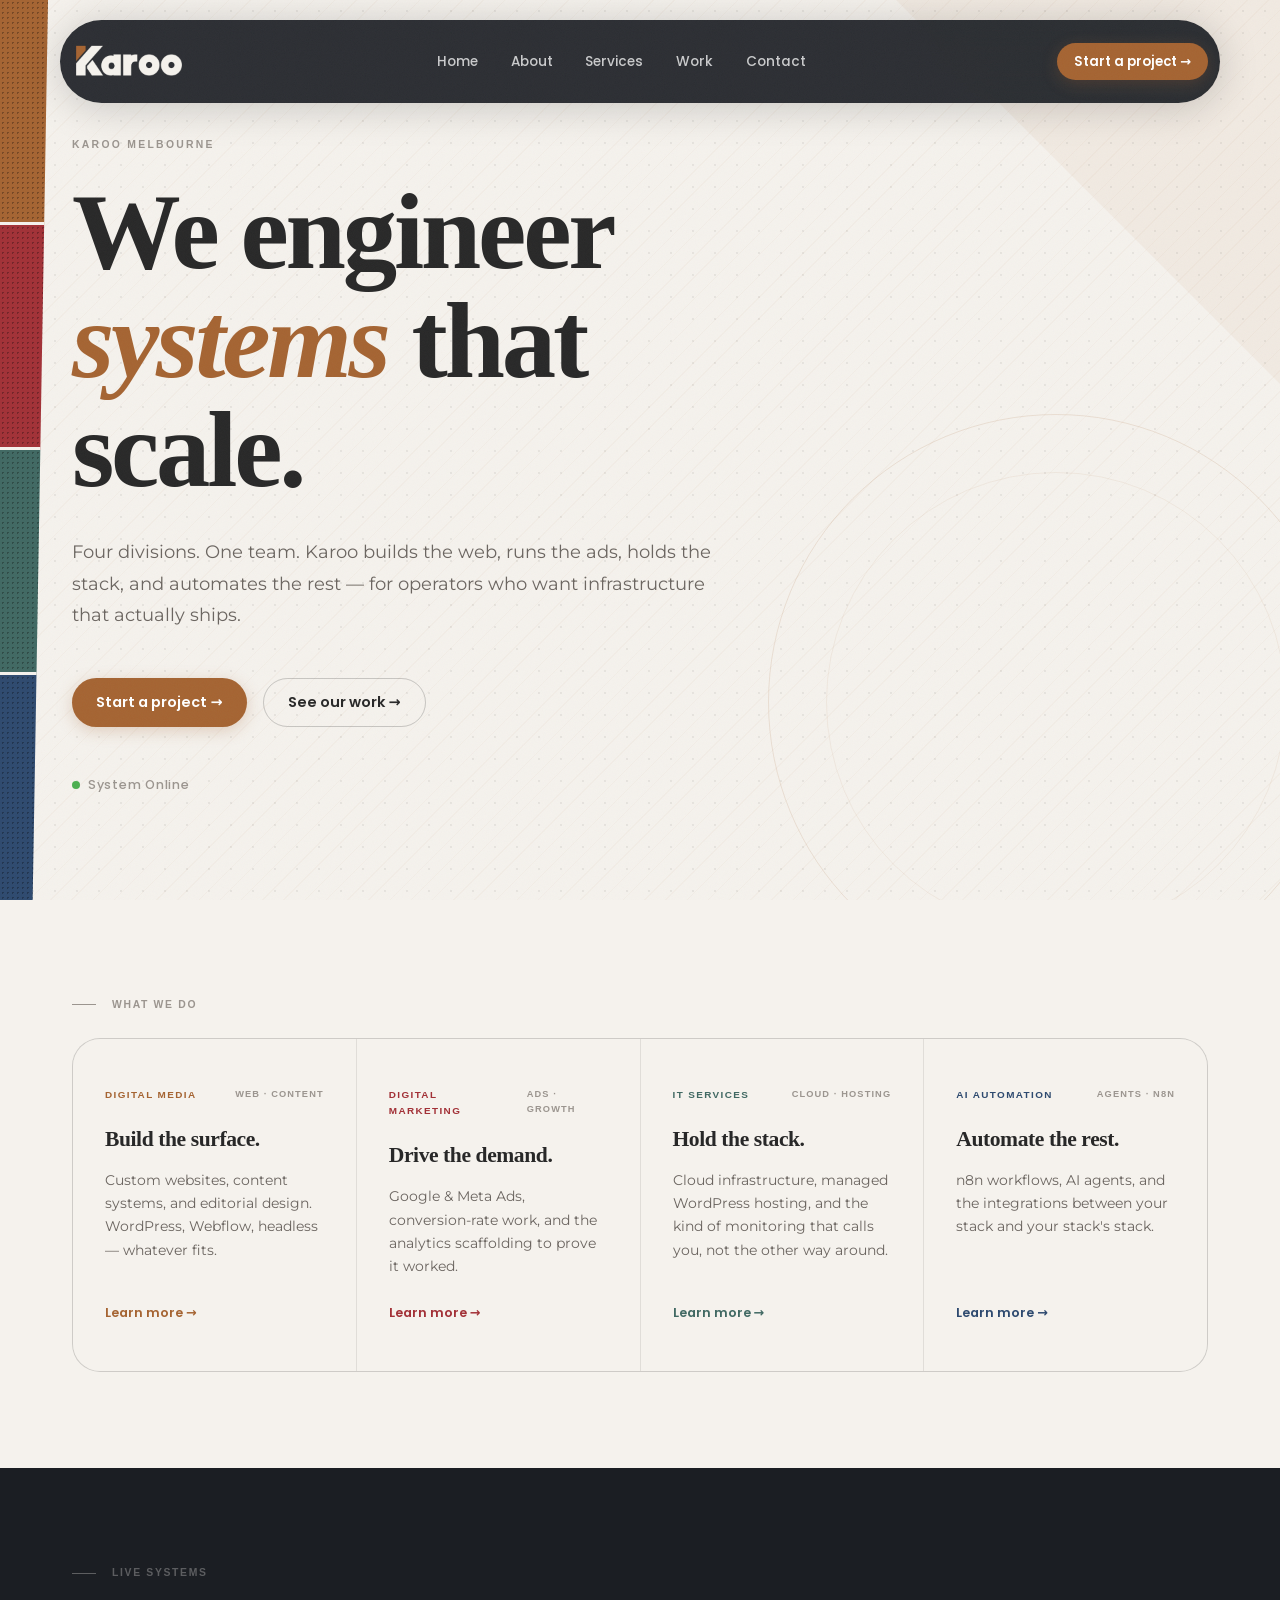
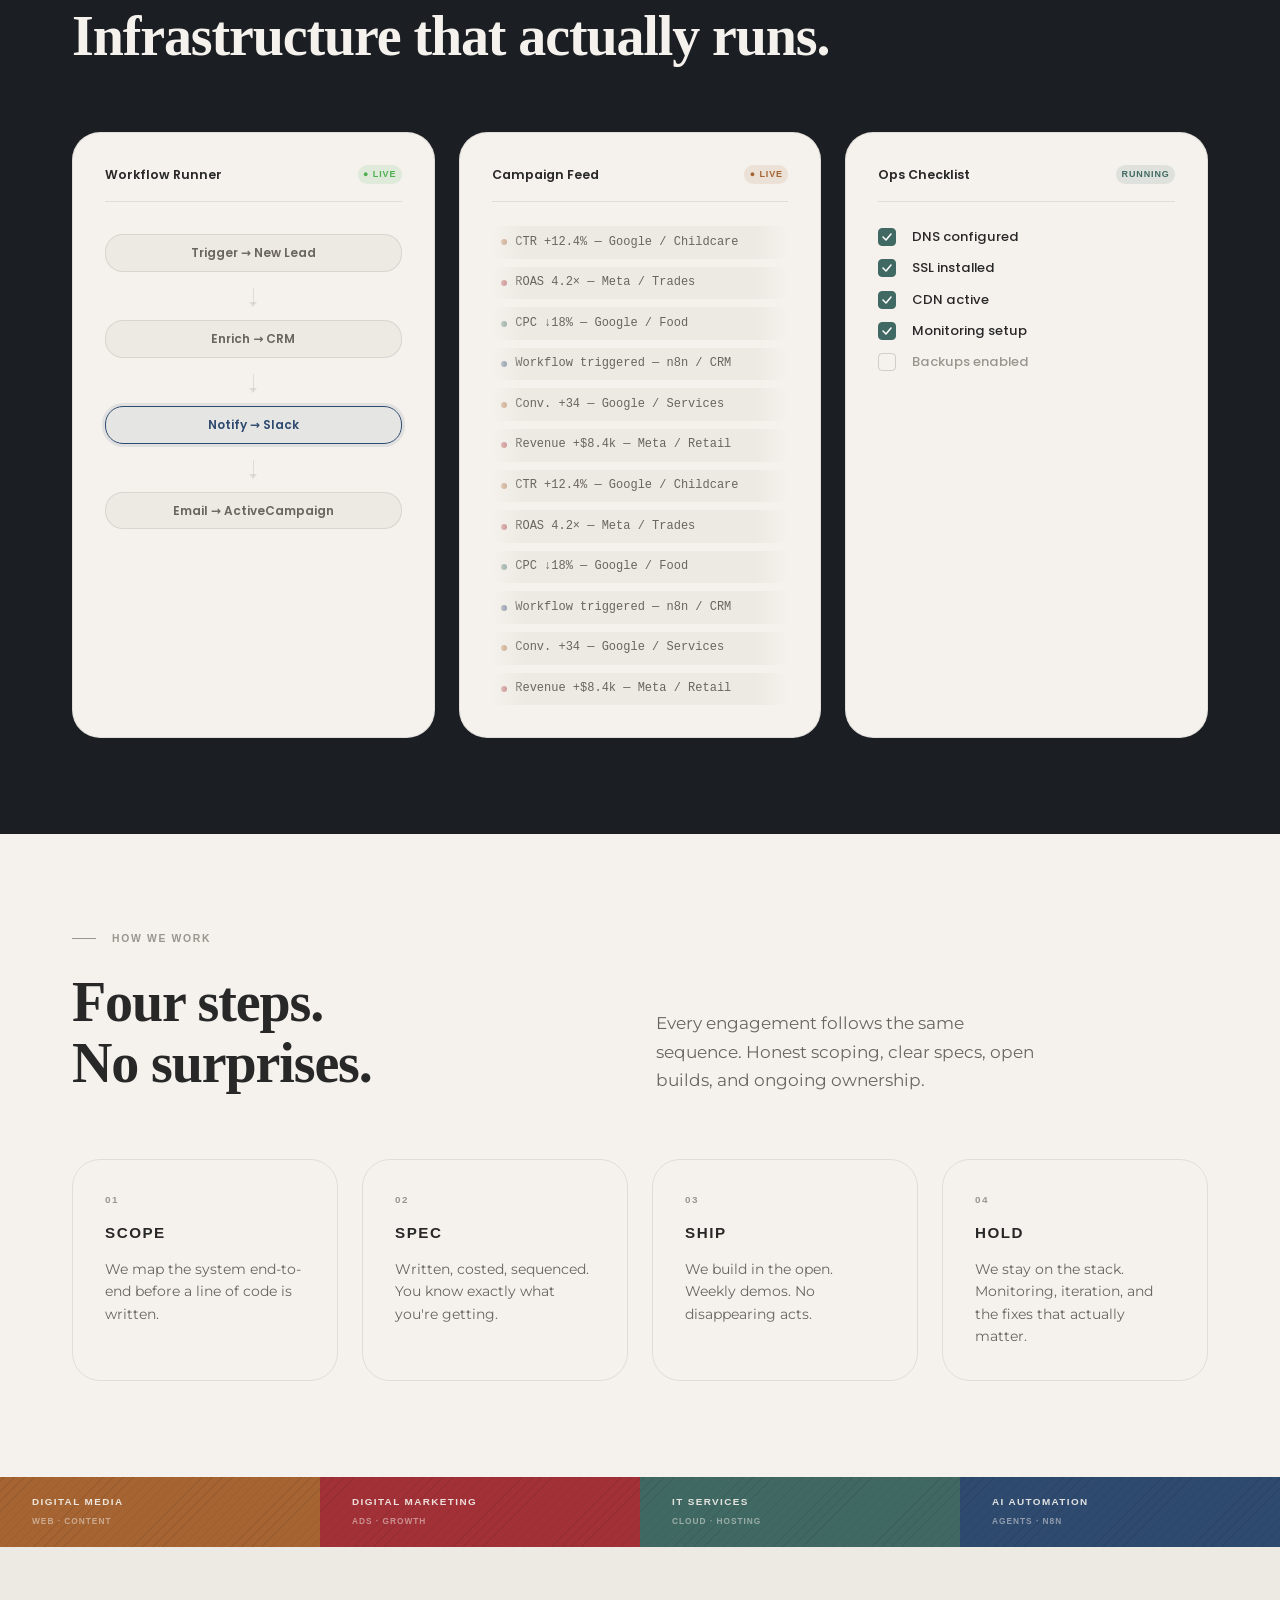
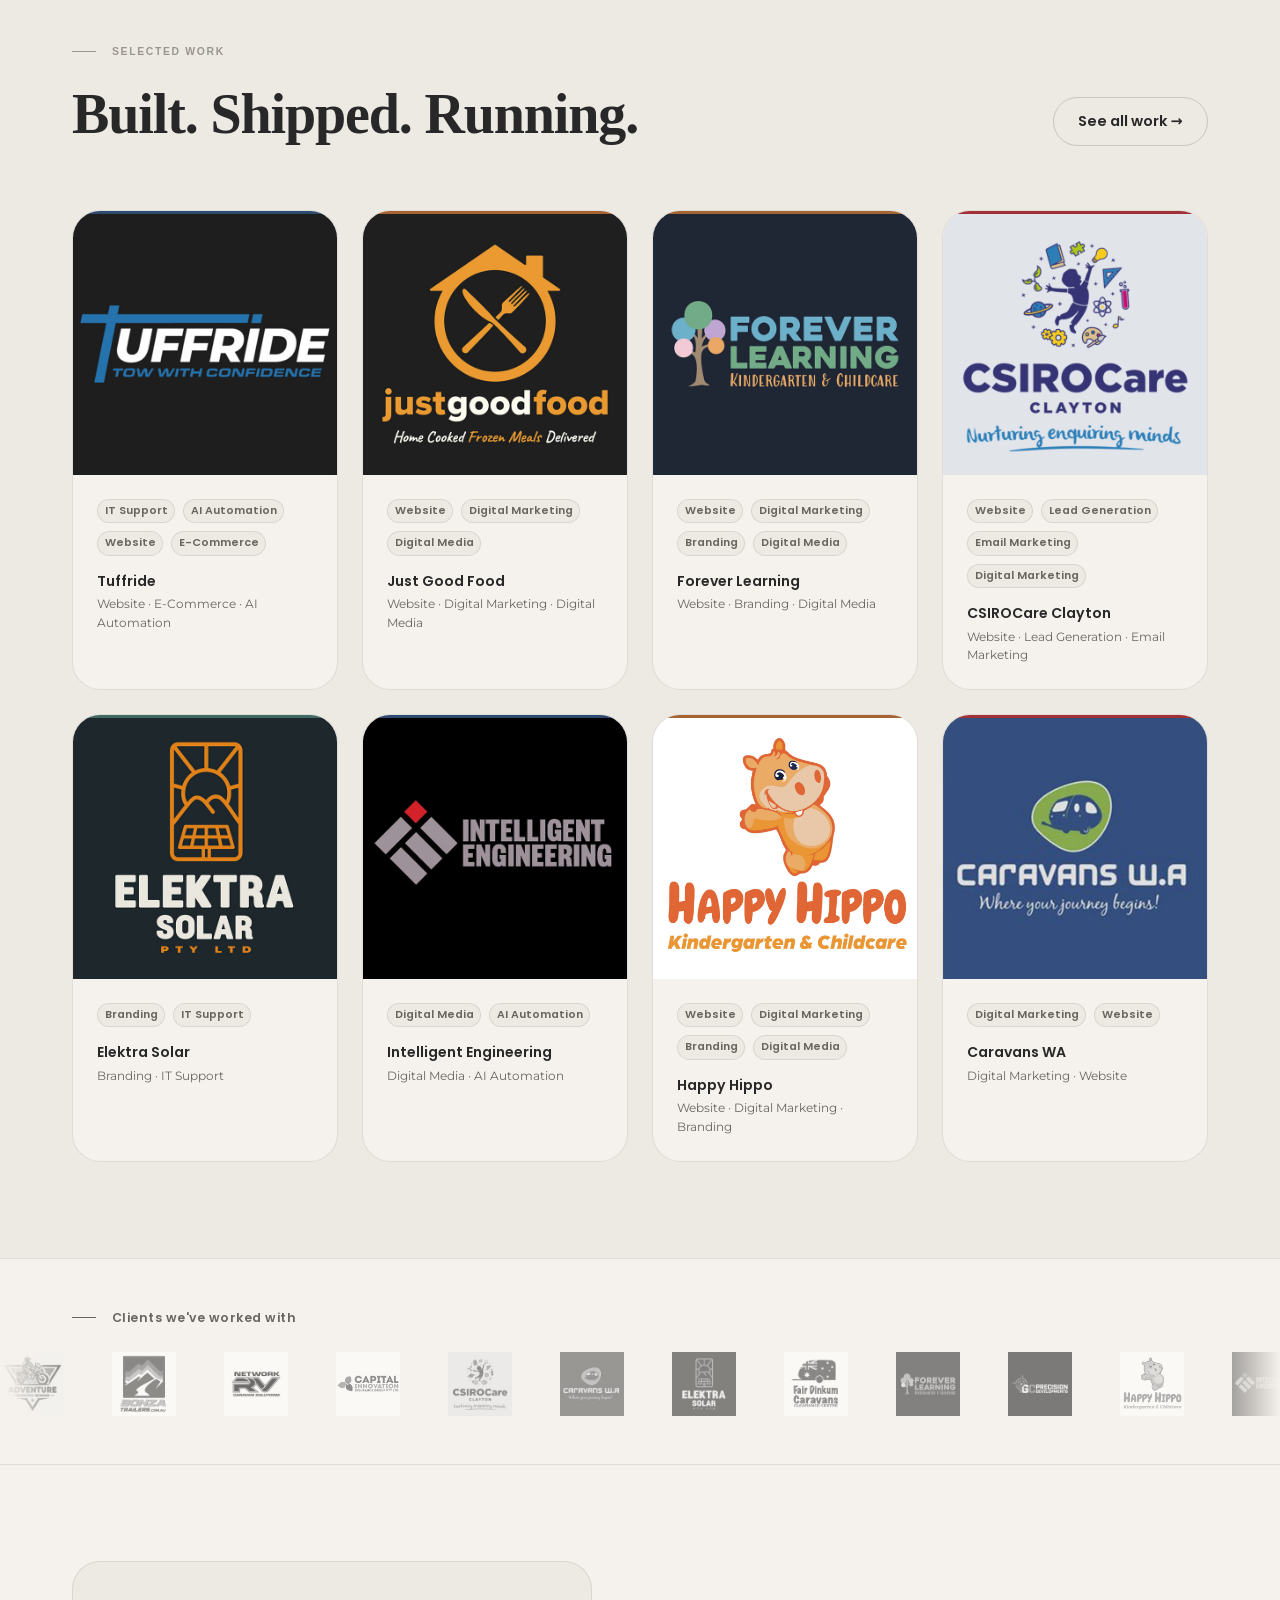
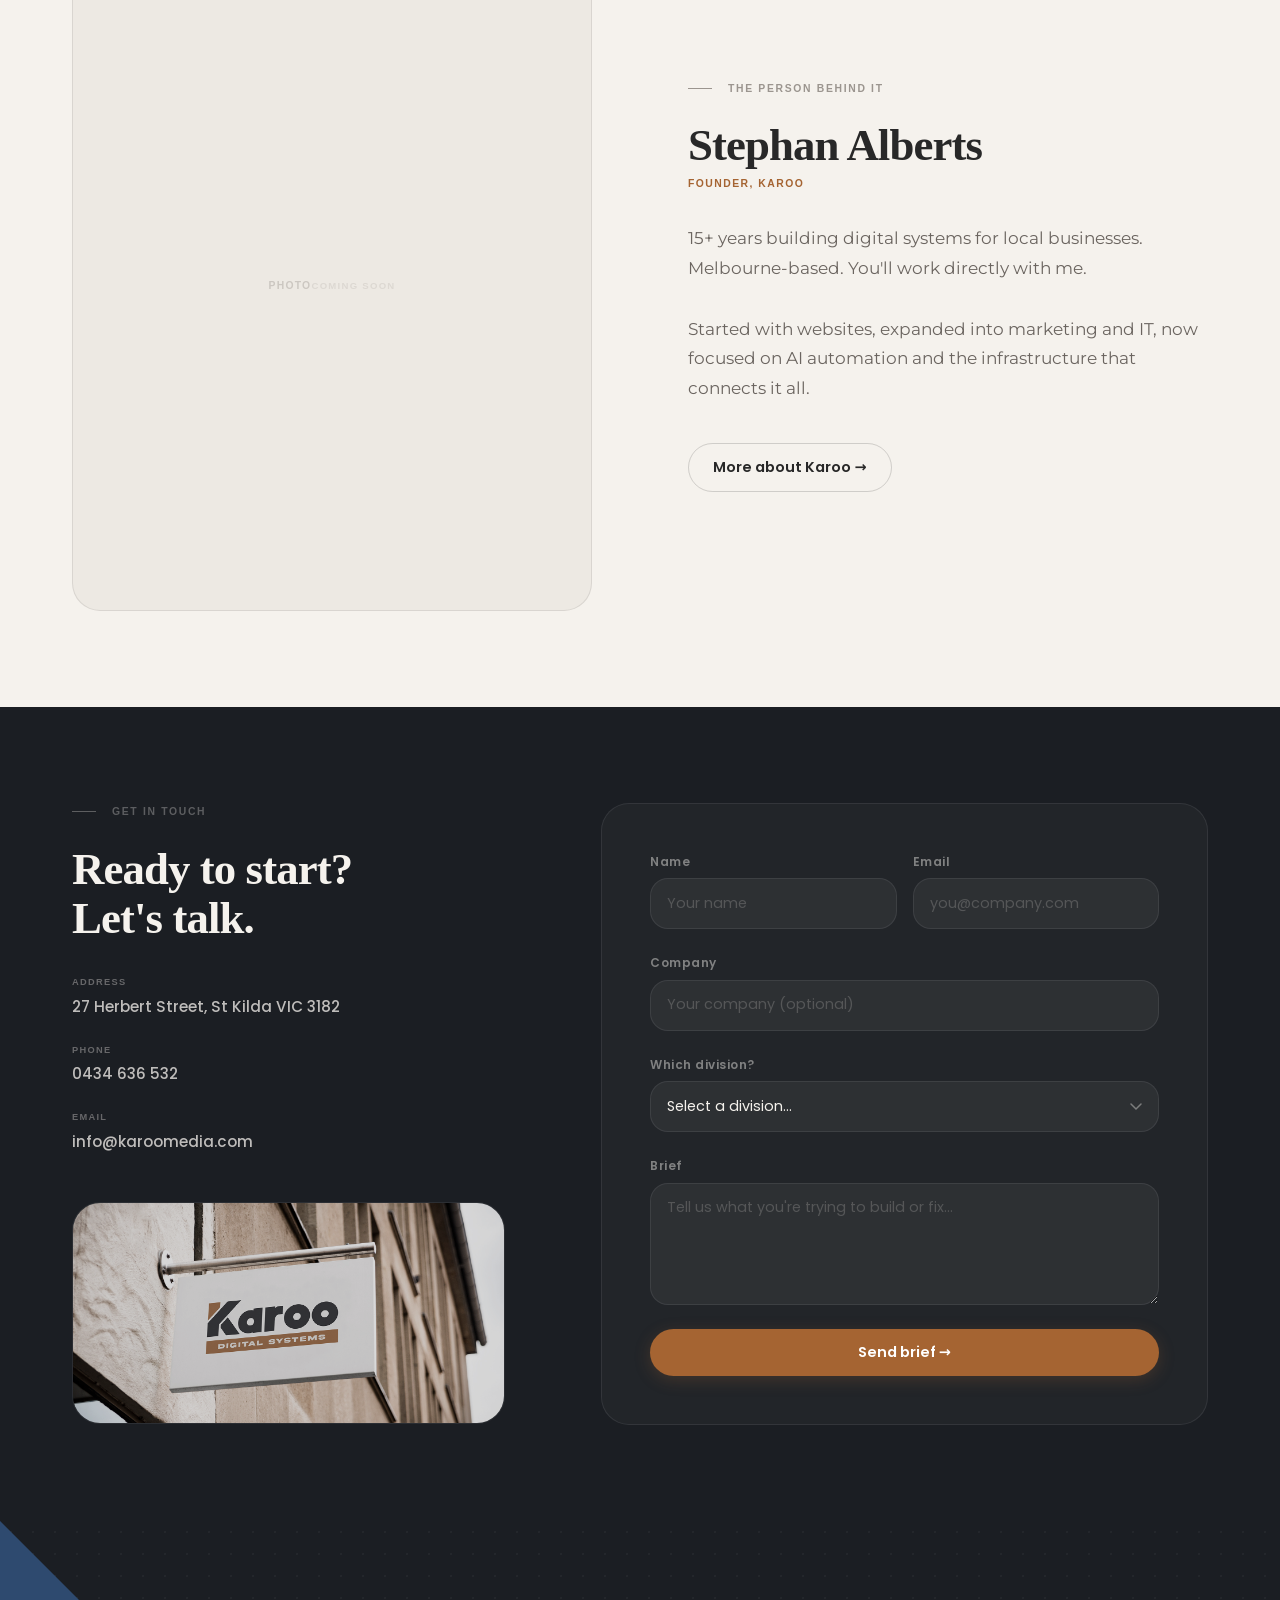
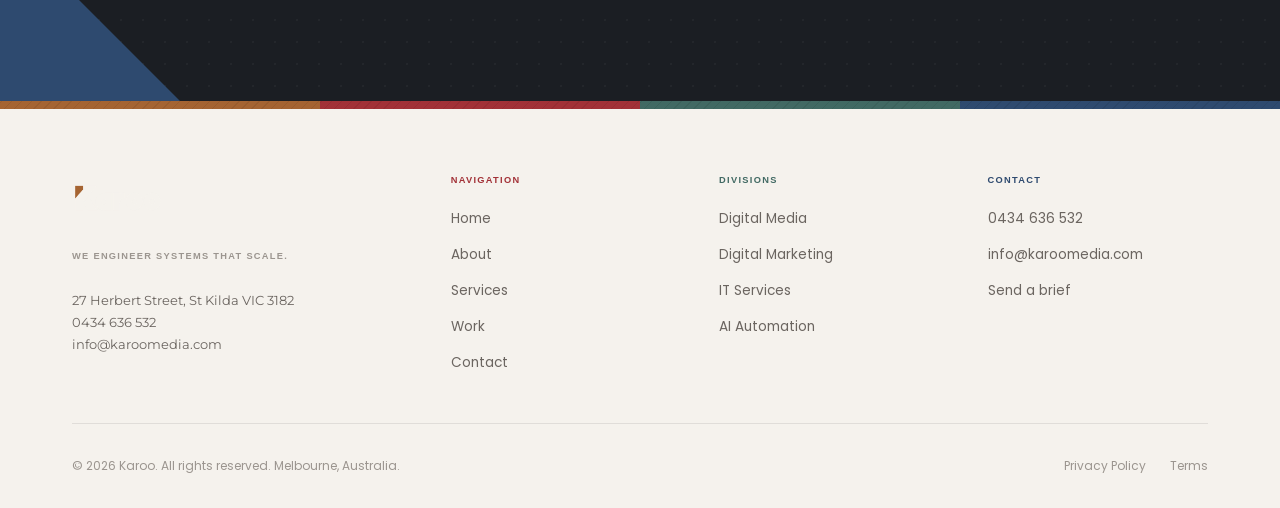
==== commit 2bd0c973: "Add signage image to contact section; fix pre-footer triangle to even right triangle #2E4A6F - Conta" ====
--- a/index.html
+++ b/index.html
@@ -602,6 +602,12 @@
             </span>
           </div>
         </div>
+
+        <div class="contact-signage">
+          <img src="images/Karoo-Digital-Systems-signage.jpg"
+               alt="Karoo Digital Systems — St Kilda, Melbourne"
+               loading="lazy">
+        </div>
       </div>
 
       <div class="contact-form reveal reveal--delay-1">
--- a/css/components.css
+++ b/css/components.css
@@ -1319,6 +1319,28 @@
   justify-content: center;
 }
 
+/* Signage image in contact section left column */
+.contact-signage {
+  margin-top: var(--s5);
+  border-radius: var(--r-lg);
+  overflow: hidden;
+  border: 1px solid rgba(255,255,255,0.07);
+}
+
+.contact-signage img {
+  width: 100%;
+  height: 220px;
+  object-fit: cover;
+  object-position: center;
+  display: block;
+  filter: brightness(0.85) saturate(0.9);
+  transition: filter var(--t-slow);
+}
+
+.contact-signage:hover img {
+  filter: brightness(1) saturate(1);
+}
+
 @media (max-width: 860px) {
   .contact-section__inner {
     grid-template-columns: 1fr;
@@ -1446,7 +1468,7 @@
 /* ── Pre-footer accent band ──────────────────────────────── */
 .pre-footer {
   background: var(--deep-slate);
-  height: 96px;
+  height: 180px;
   position: relative;
   overflow: hidden;
 }
@@ -1455,23 +1477,33 @@
   content: '';
   position: absolute;
   inset: 0;
-  background-image: radial-gradient(circle, rgba(245,242,237,0.045) 1px, transparent 1px);
+  background-image: radial-gradient(circle, rgba(245,242,237,0.04) 1px, transparent 1px);
   background-size: 22px 22px;
   pointer-events: none;
   z-index: 0;
 }
 
+/* Even right triangle — equal legs, bottom-left corner */
 .pre-footer__blue-panel {
   position: absolute;
   left: 0;
   bottom: 0;
-  width: 45%;
-  height: 100%;
-  background: var(--blue);
-  opacity: 0.32;
-  clip-path: polygon(0 100%, 100% 100%, 0 0);
+  width: 180px;
+  height: 180px;
+  background: #2E4A6F;
+  clip-path: polygon(0 0, 0 100%, 100% 100%);
   pointer-events: none;
   z-index: 1;
+}
+
+@media (max-width: 768px) {
+  .pre-footer {
+    height: 120px;
+  }
+  .pre-footer__blue-panel {
+    width: 120px;
+    height: 120px;
+  }
 }
 
 /* ── Page-specific: Hero variations — LIGHT MODE ─────────── */
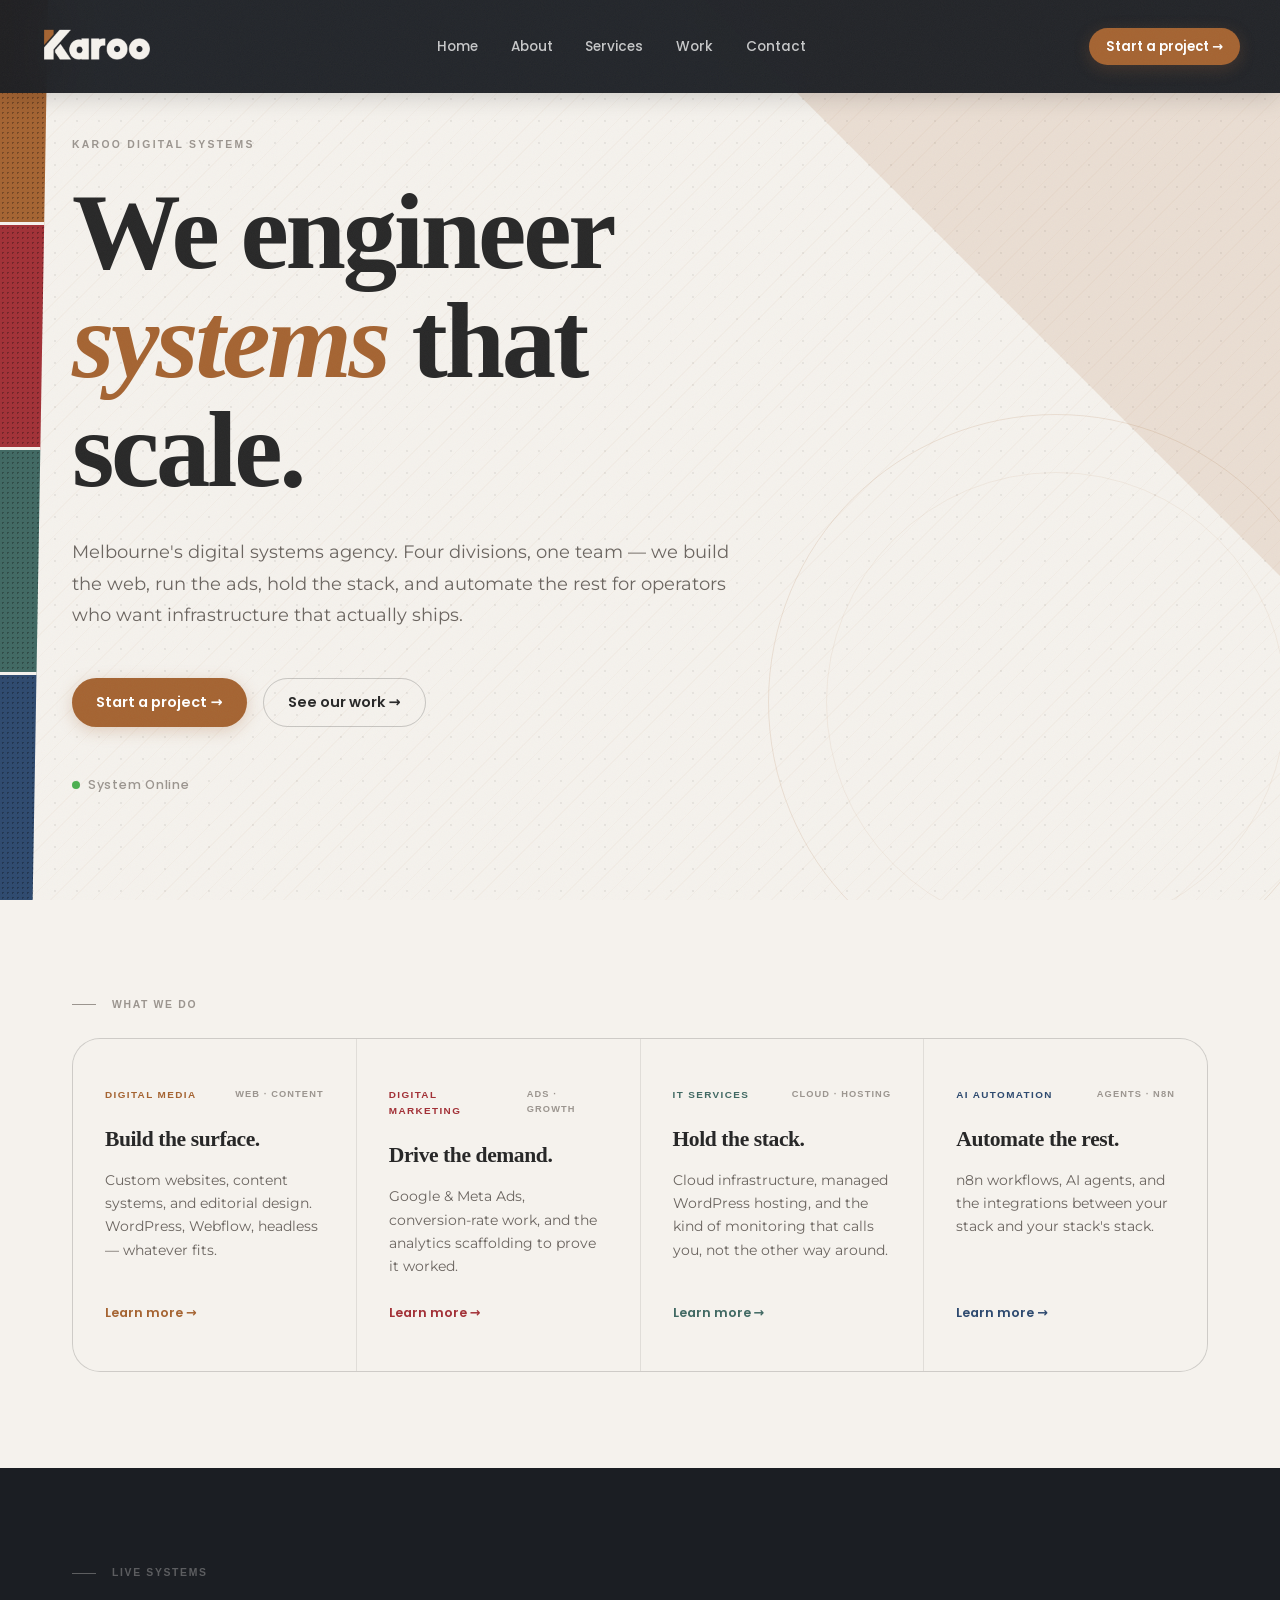
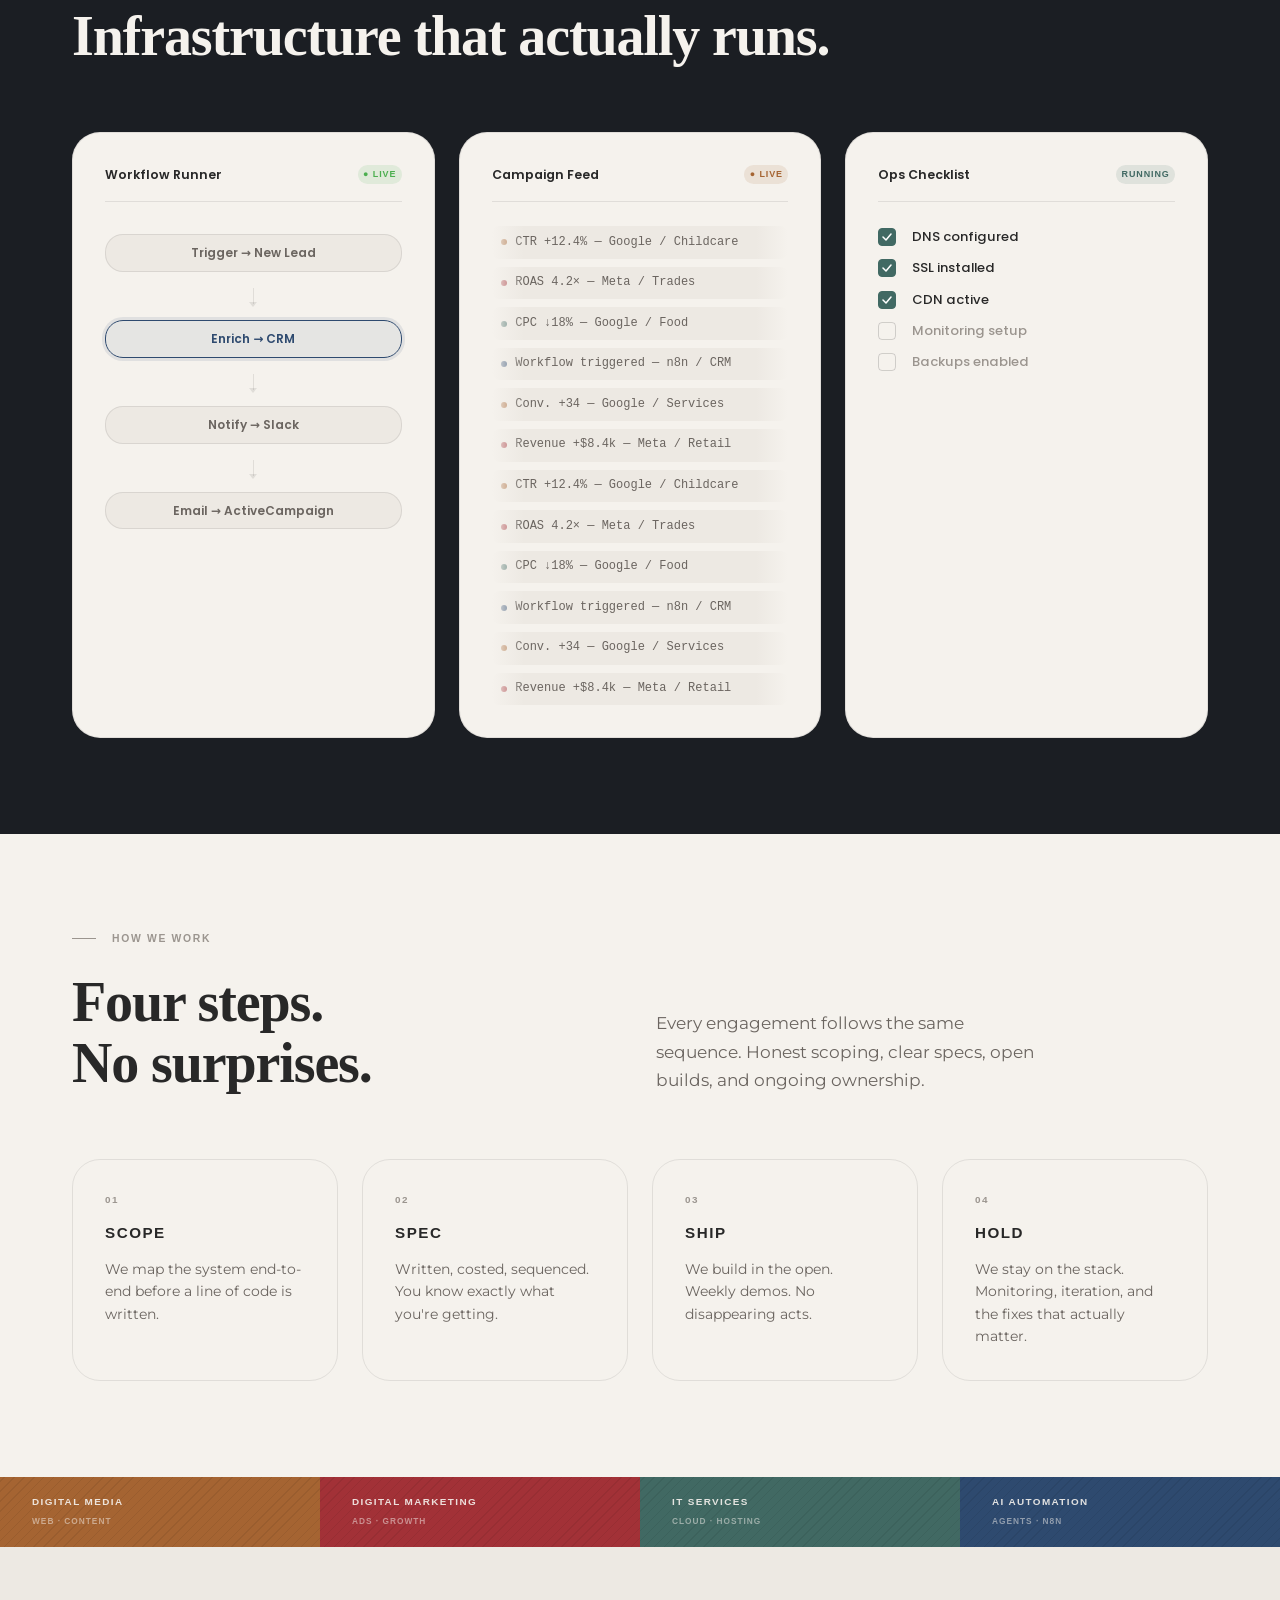
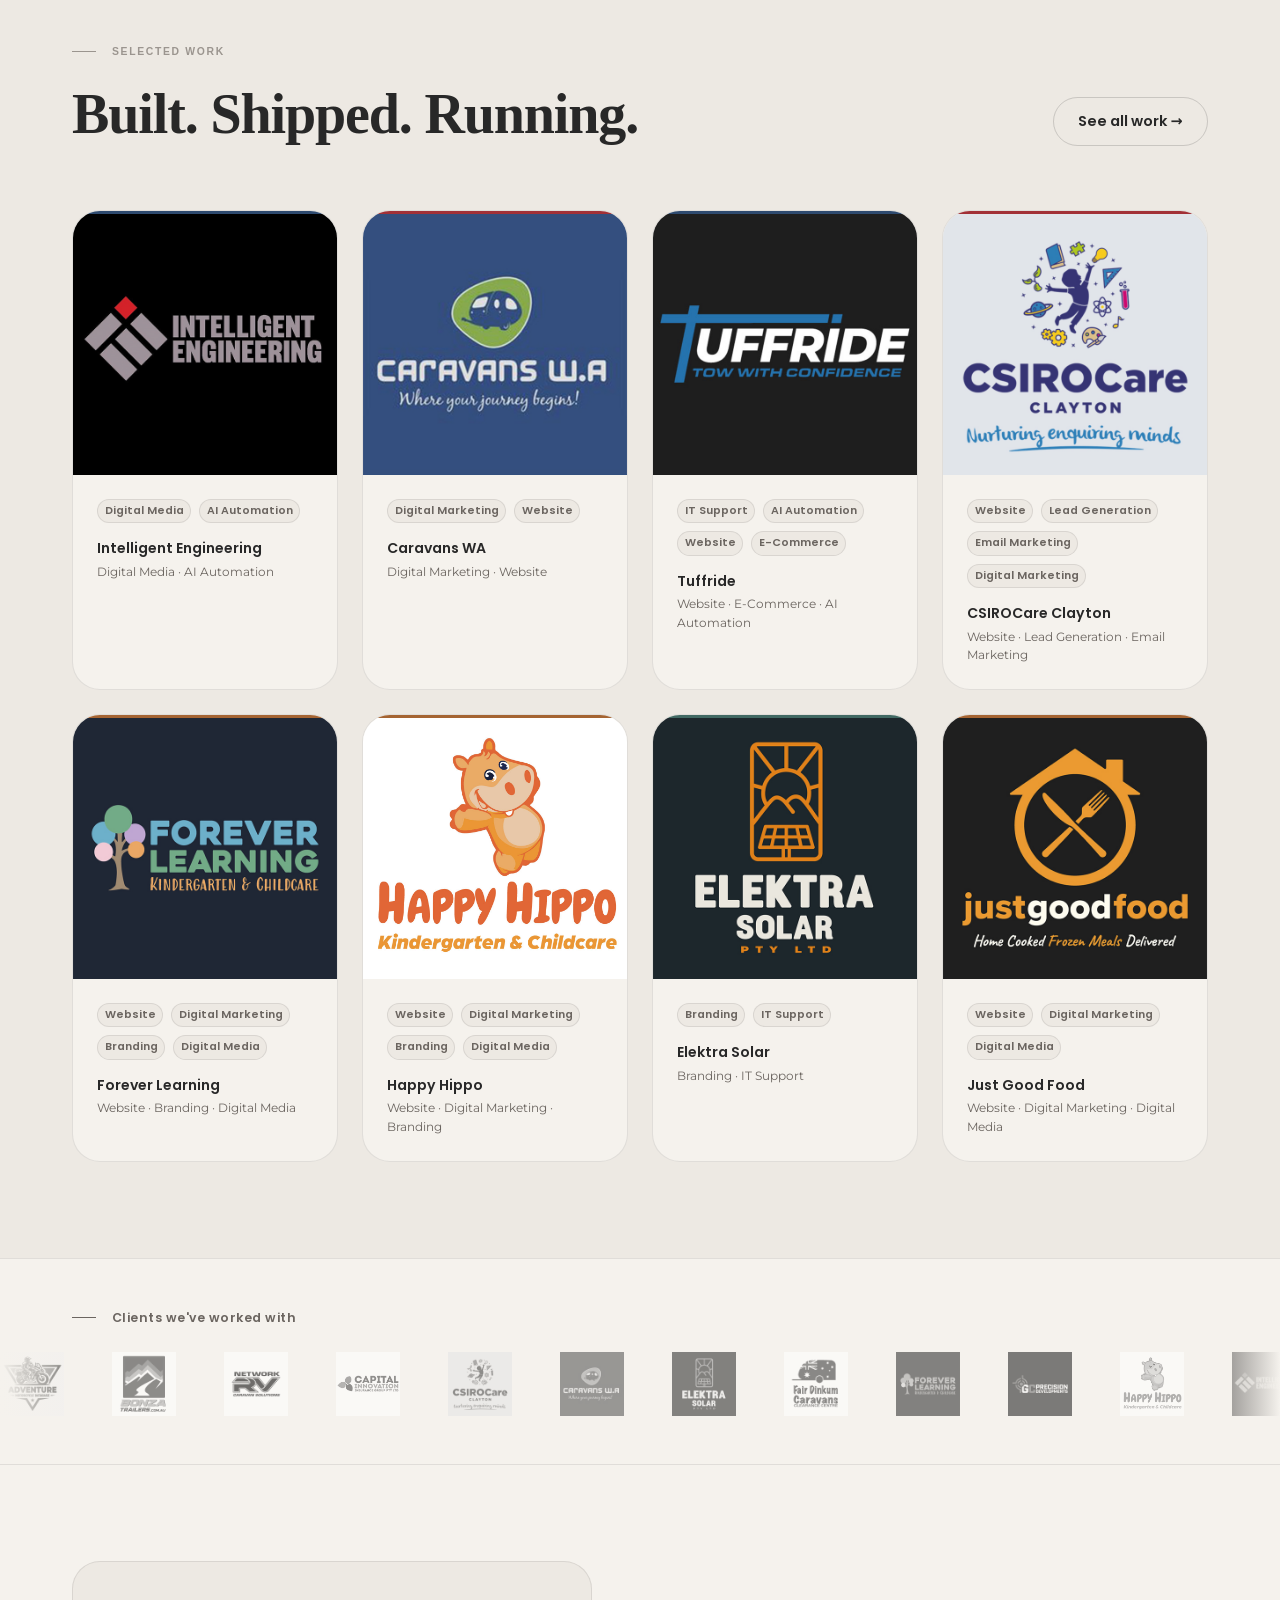
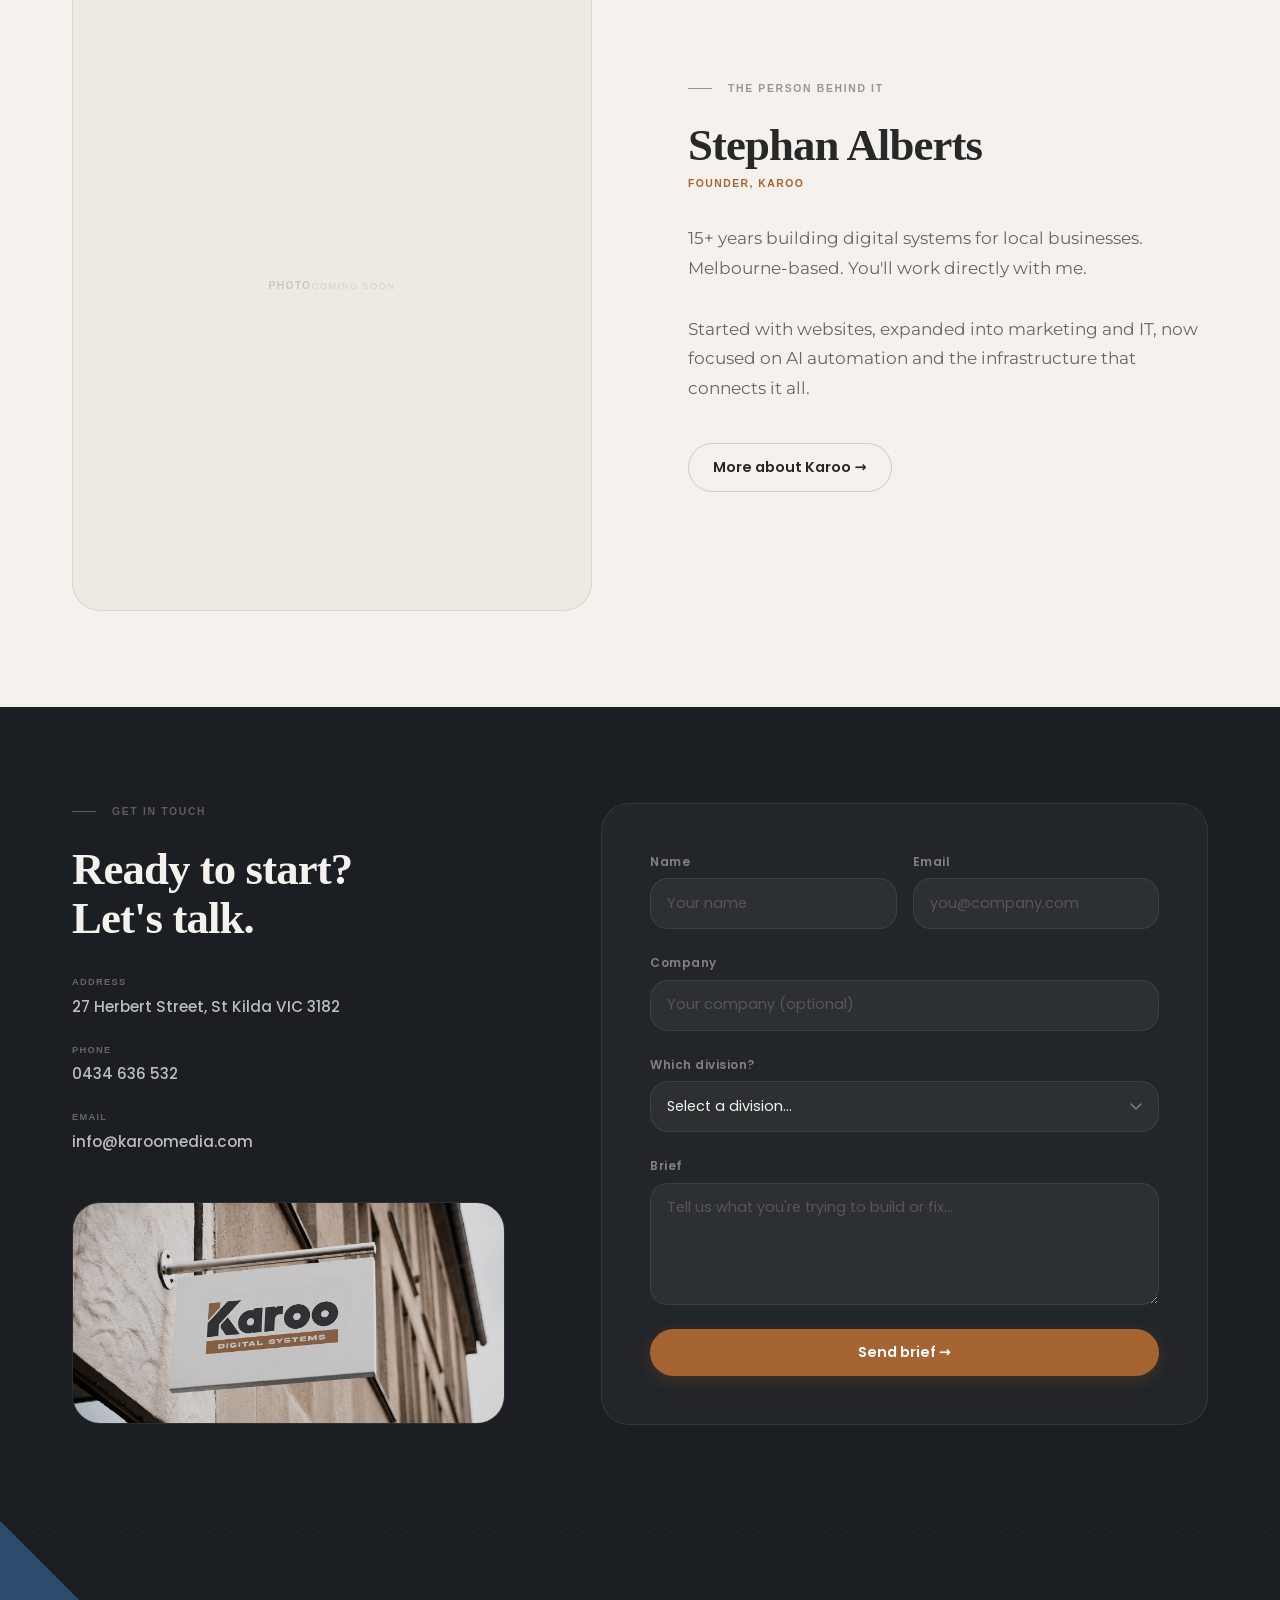
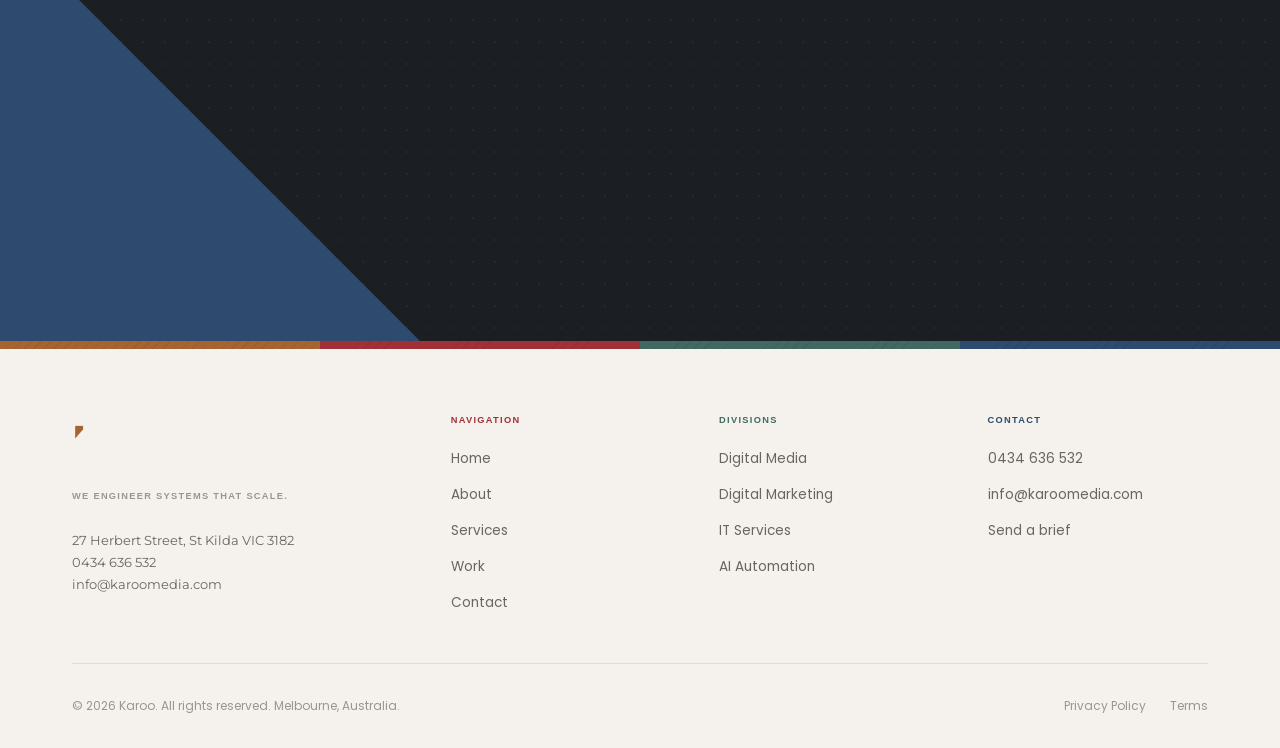
==== commit b107aef1: "Navbar full-bar → pill transition; bigger triangles; eyebrow text; Melbourne in body copy - Navbar: " ====
--- a/index.html
+++ b/index.html
@@ -77,12 +77,12 @@
 <!-- ── Hero ──────────────────────────────────────────────── -->
 <section class="hero" id="hero">
   <div class="container hero__inner">
-    <p class="hero__eyebrow">karoo melbourne</p>
+    <p class="hero__eyebrow">Karoo Digital Systems</p>
     <h1 class="hero__heading">We engineer<br><em>systems</em> that scale.</h1>
     <p class="hero__body">
-      Four divisions. One team. Karoo builds the web, runs the ads,
-      holds the stack, and automates the rest — for operators who
-      want infrastructure that actually ships.
+      Melbourne's digital systems agency. Four divisions, one team —
+      we build the web, run the ads, hold the stack, and automate
+      the rest for operators who want infrastructure that actually ships.
     </p>
     <div class="hero__actions">
       <a href="contact.html" class="btn btn--primary btn--magnetic">Start a project →</a>
--- a/css/components.css
+++ b/css/components.css
@@ -5,24 +5,37 @@
    ============================================================ */
 
 /* ── Navbar ──────────────────────────────────────────────── */
+/* Always centred via left+translate — only width/radius/top change */
 .navbar {
   position: fixed;
-  top: 1.25rem;
+  top: 0;
   left: 50%;
   transform: translateX(-50%);
   z-index: 100;
+  width: 100%;
+  max-width: 100%;
+  border-radius: 0;
+  padding: 0.9rem 2.5rem;
+  background: rgba(27, 30, 35, 0.96);
+  backdrop-filter: blur(24px) saturate(1.4);
+  -webkit-backdrop-filter: blur(24px) saturate(1.4);
+  box-shadow: 0 2px 24px rgba(0,0,0,0.18);
+  transition:
+    top 0.45s cubic-bezier(0.4, 0, 0.2, 1),
+    width 0.45s cubic-bezier(0.4, 0, 0.2, 1),
+    max-width 0.45s cubic-bezier(0.4, 0, 0.2, 1),
+    border-radius 0.45s cubic-bezier(0.4, 0, 0.2, 1),
+    padding 0.35s ease,
+    box-shadow 0.35s ease;
+}
+
+/* Scrolled: shrink to centred pill */
+.navbar--scrolled {
+  top: 1.25rem;
   width: calc(100% - 3rem);
   max-width: 1160px;
   border-radius: var(--r-pill);
   padding: 0.6rem 0.75rem;
-  background: rgba(27, 30, 35, 0.92);
-  backdrop-filter: blur(24px) saturate(1.4);
-  -webkit-backdrop-filter: blur(24px) saturate(1.4);
-  box-shadow: 0 4px 40px rgba(0,0,0,0.18);
-  transition: box-shadow var(--t-slow), padding var(--t-slow);
-}
-
-.navbar--scrolled {
   box-shadow: 0 4px 40px rgba(0,0,0,0.28);
 }
 
@@ -232,10 +245,10 @@
   position: absolute;
   top: 0;
   right: 0;
-  width: clamp(220px, 30vw, 420px);
-  height: clamp(220px, 30vw, 420px);
+  width: clamp(320px, 45vw, 620px);
+  height: clamp(320px, 45vw, 620px);
   background: var(--orange);
-  opacity: 0.06;
+  opacity: 0.14;
   clip-path: polygon(100% 0, 0 0, 100% 100%);
   pointer-events: none;
 }
@@ -1468,7 +1481,7 @@
 /* ── Pre-footer accent band ──────────────────────────────── */
 .pre-footer {
   background: var(--deep-slate);
-  height: 180px;
+  height: 420px;
   position: relative;
   overflow: hidden;
 }
@@ -1483,13 +1496,13 @@
   z-index: 0;
 }
 
-/* Even right triangle — equal legs, bottom-left corner */
+/* Large equal-leg right triangle — bottom-left corner */
 .pre-footer__blue-panel {
   position: absolute;
   left: 0;
   bottom: 0;
-  width: 180px;
-  height: 180px;
+  width: 420px;
+  height: 420px;
   background: #2E4A6F;
   clip-path: polygon(0 0, 0 100%, 100% 100%);
   pointer-events: none;
@@ -1498,11 +1511,11 @@
 
 @media (max-width: 768px) {
   .pre-footer {
-    height: 120px;
+    height: 260px;
   }
   .pre-footer__blue-panel {
-    width: 120px;
-    height: 120px;
+    width: 260px;
+    height: 260px;
   }
 }
 
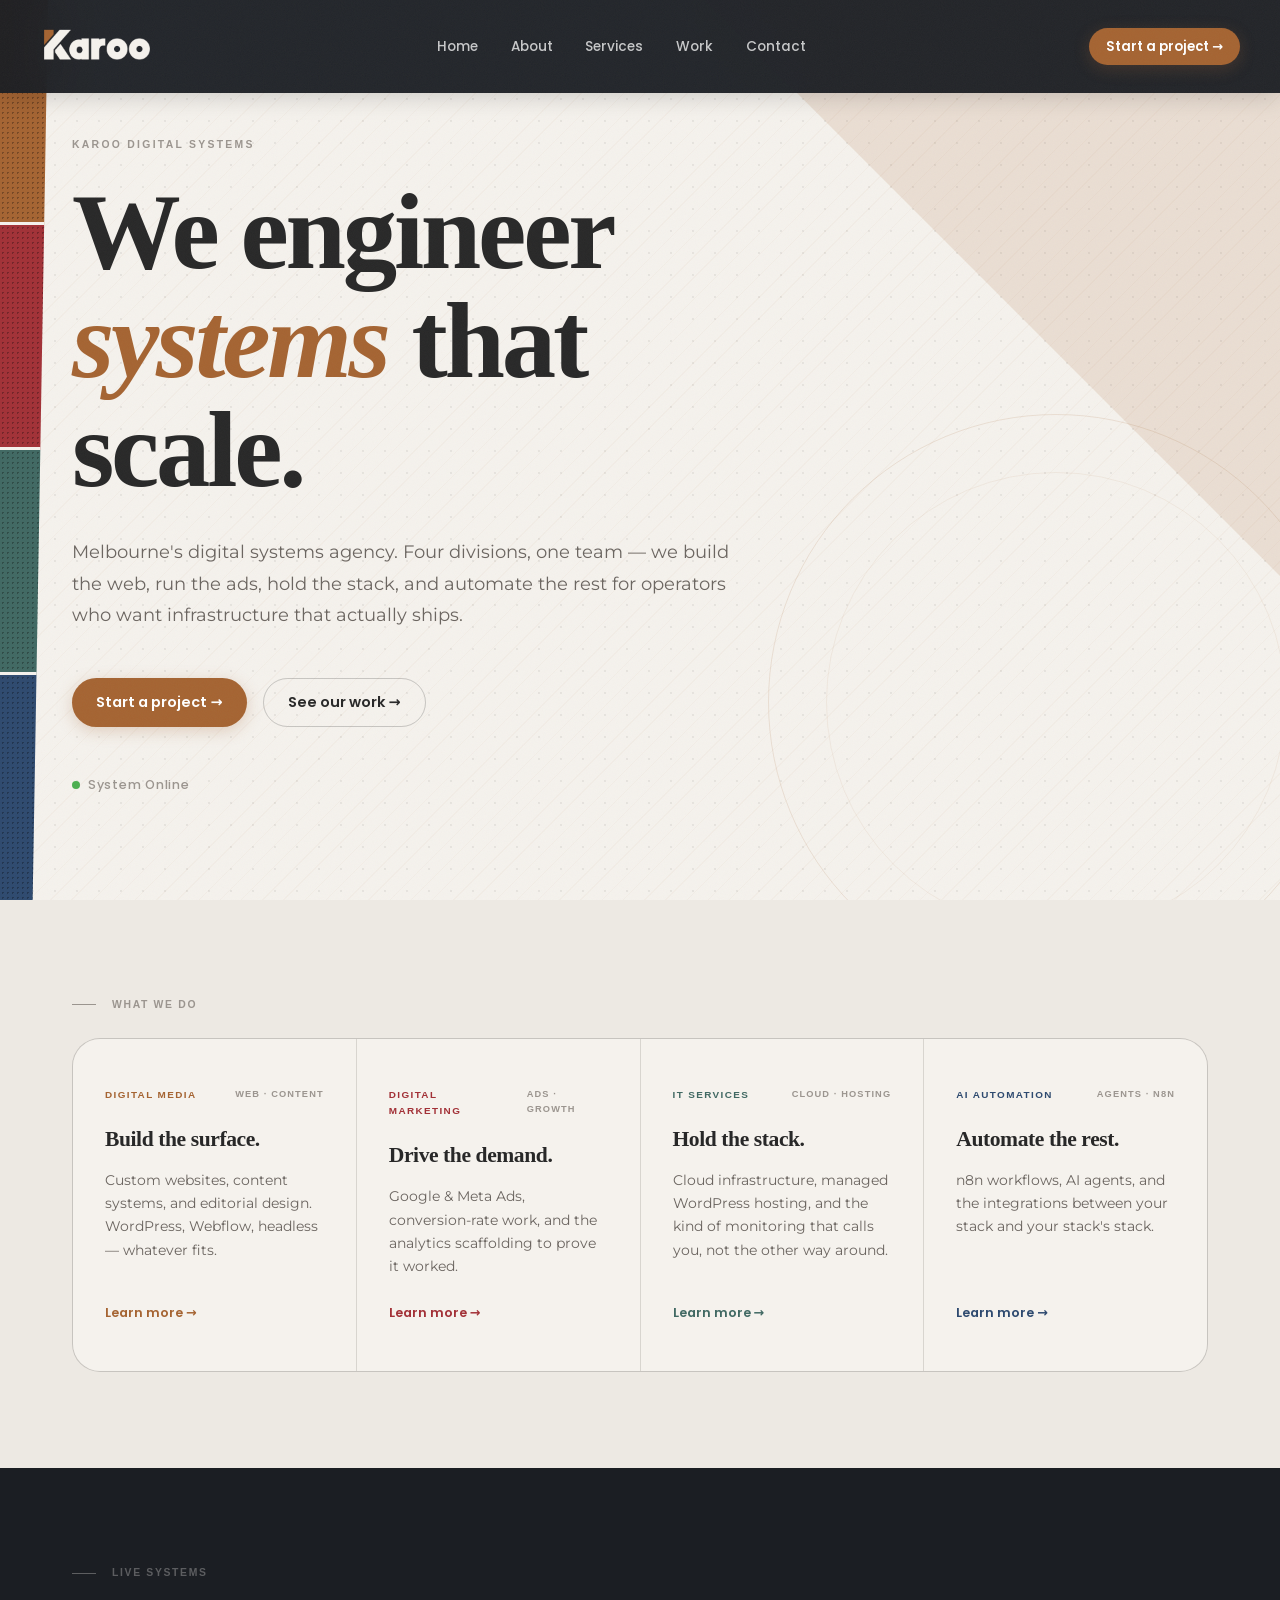
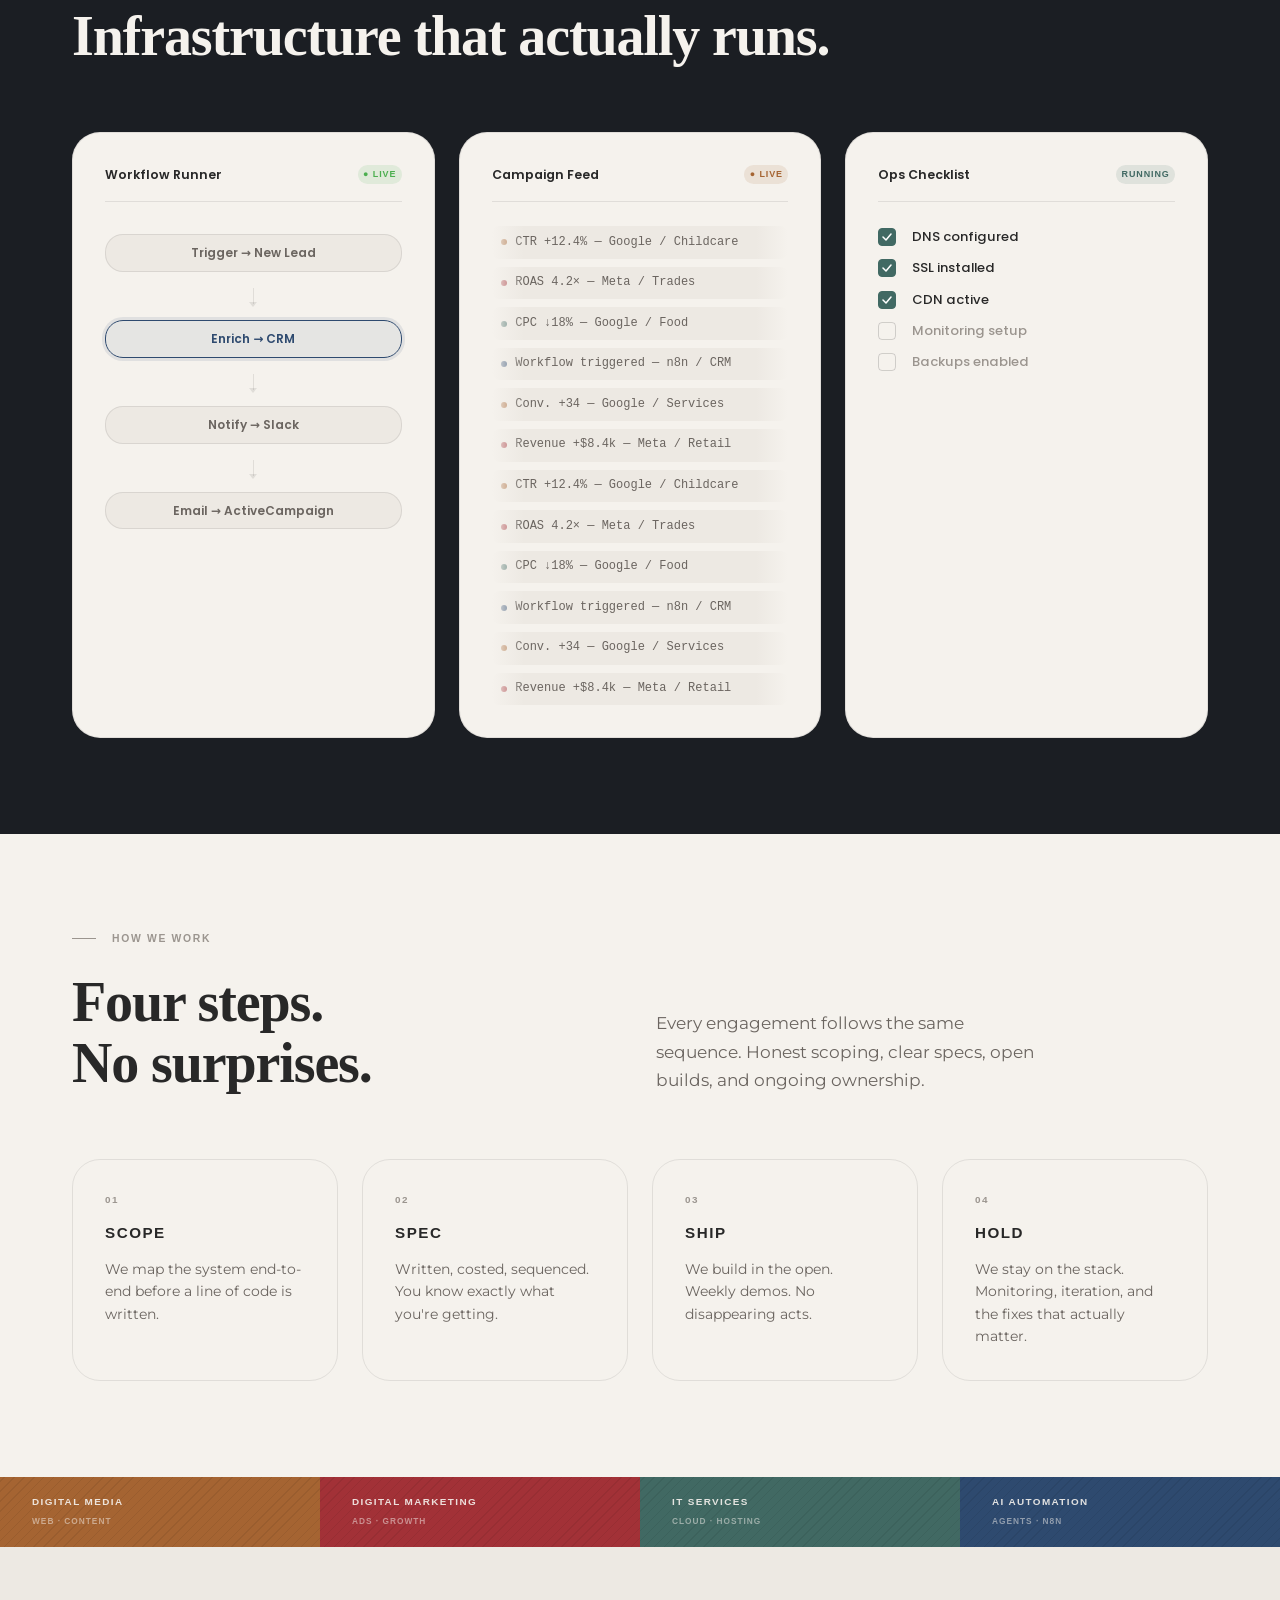
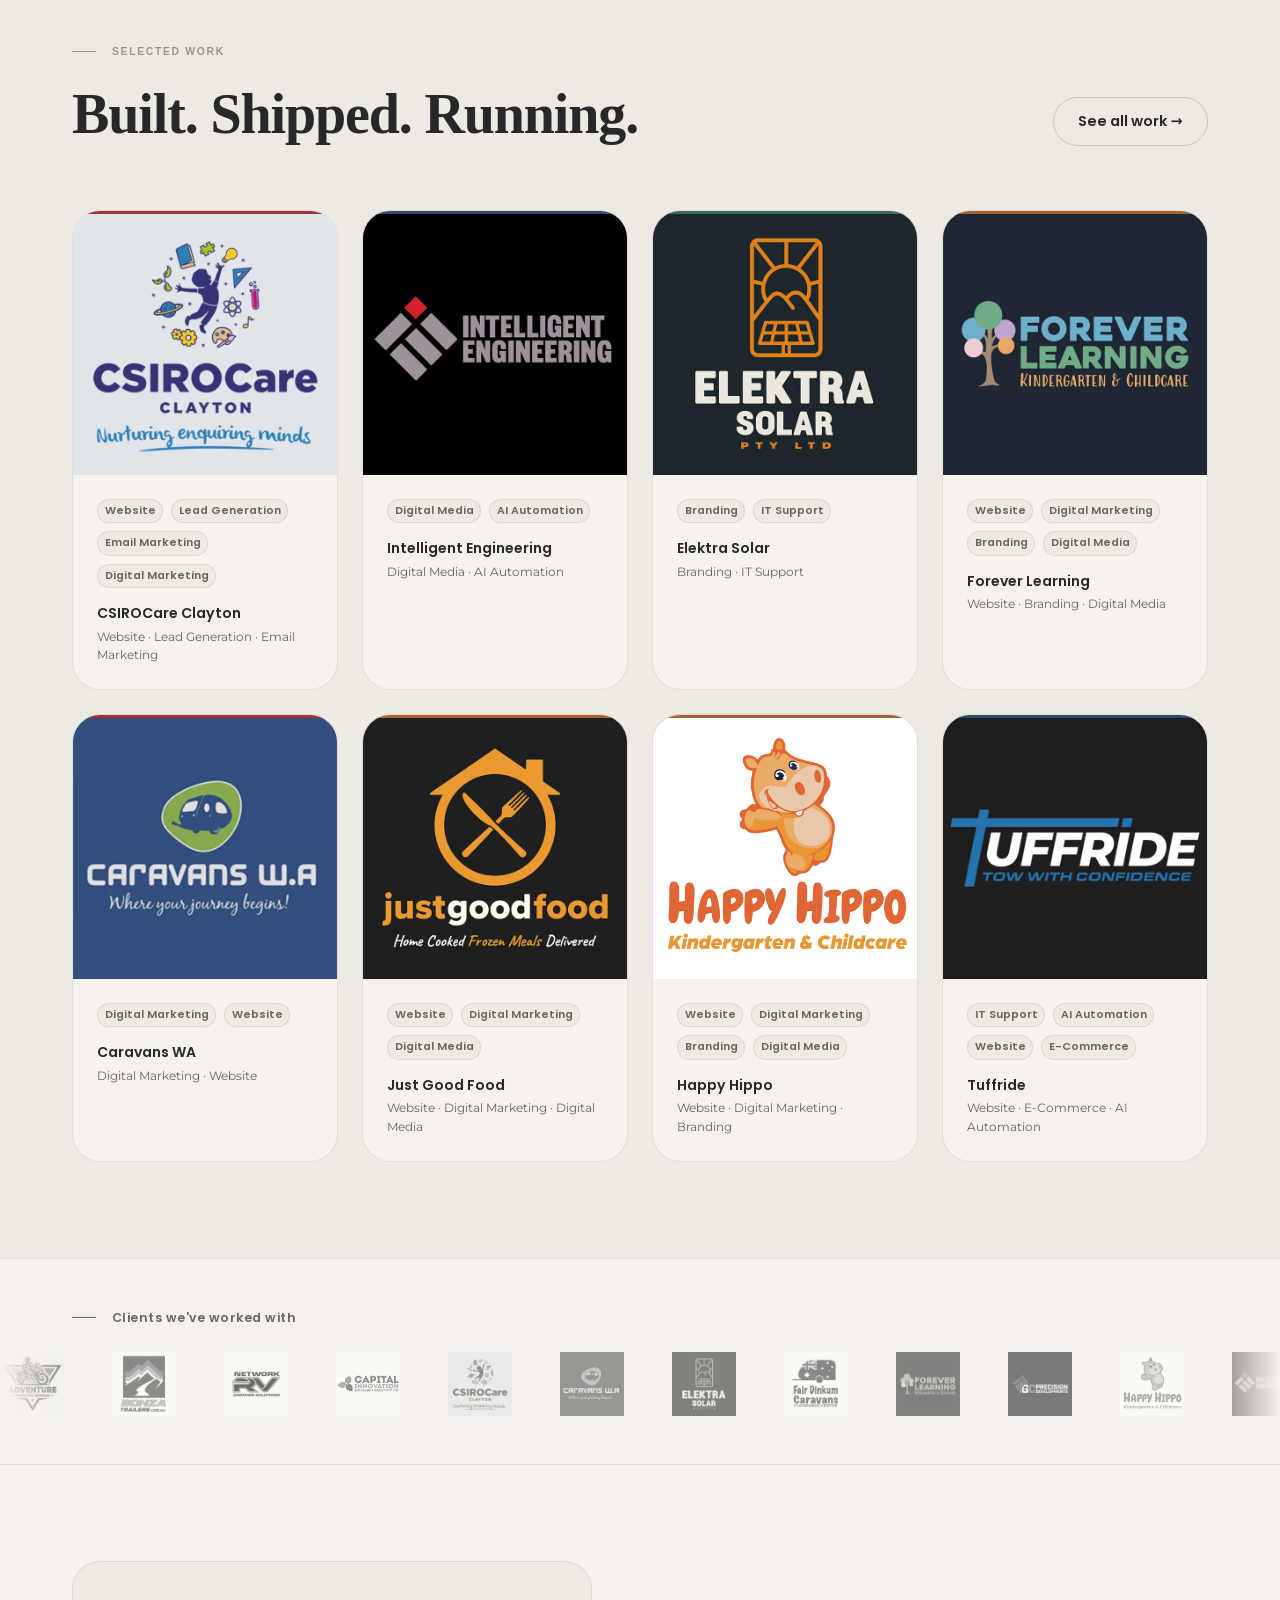
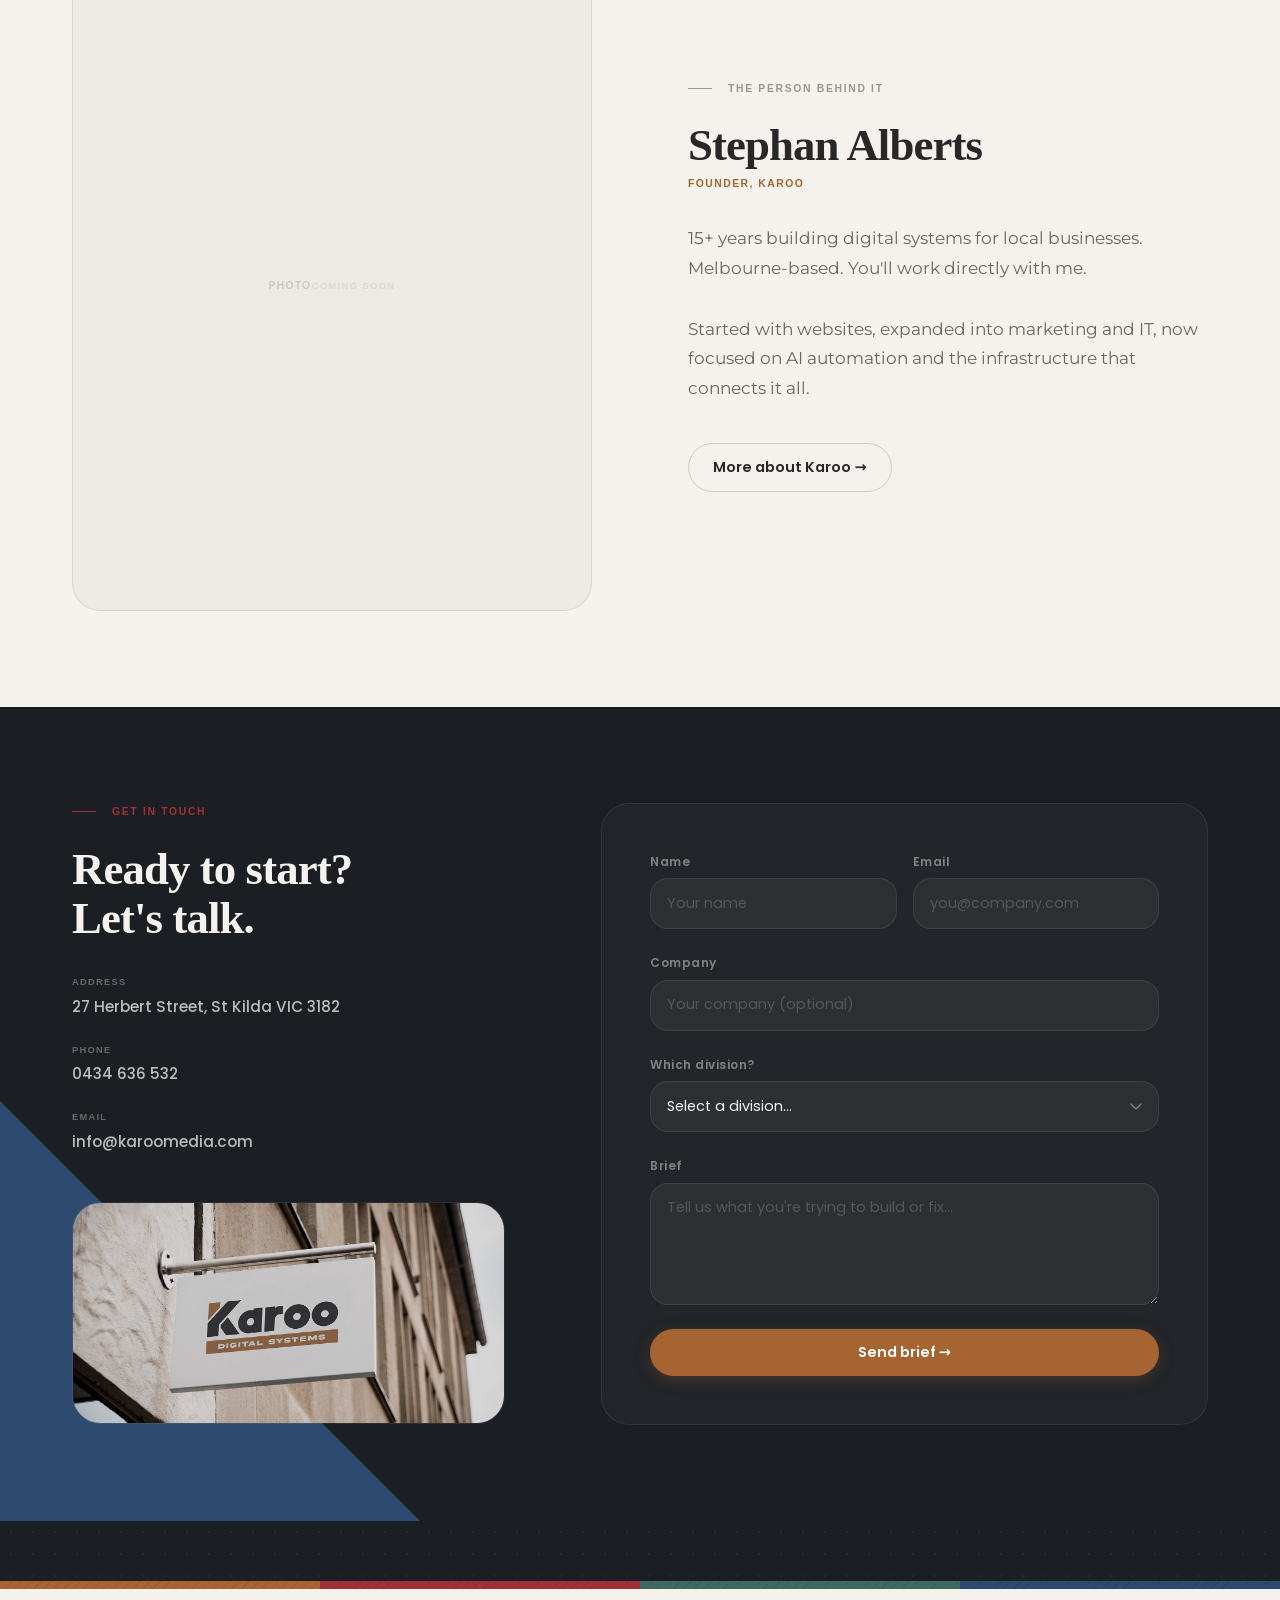
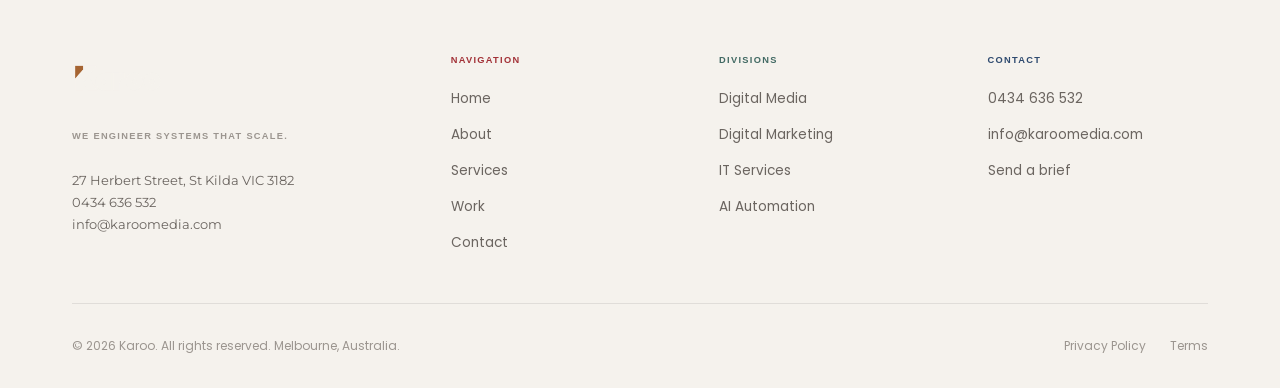
==== commit d72ef77b: "Update footer logo, contact label colour, and contact section layout - Swap footer logo to Karoo-Dig" ====
--- a/index.html
+++ b/index.html
@@ -582,7 +582,7 @@
     <div class="contact-section__inner">
 
       <div class="contact-info reveal">
-        <p class="section-label" style="color:rgba(245,242,237,0.3);">Get in touch</p>
+        <p class="section-label" style="color:#A23137;">Get in touch</p>
         <h2 class="contact-info__heading" id="contact-heading">Ready to start?<br>Let's talk.</h2>
         <div class="contact-info__detail">
           <div class="contact-info__item">
@@ -667,7 +667,7 @@
   <div class="container">
     <div class="footer__top">
       <div>
-        <img src="images/logos/Karoo-DARK.png" alt="Karoo" class="footer__logo" onerror="this.src='images/logos/Karoo-LIGHT.png'">
+        <img src="images/logos/Karoo-Digital-Systems.png" alt="Karoo" class="footer__logo" onerror="this.src='images/logos/Karoo-LIGHT.png'">
         <p class="footer__brand-tagline">We engineer systems that scale.</p>
         <p class="footer__brand-desc">
           27 Herbert Street, St Kilda VIC 3182<br>
--- a/css/components.css
+++ b/css/components.css
@@ -460,7 +460,7 @@
 
 /* ── Division Cards ──────────────────────────────────────── */
 .divisions {
-  background: var(--parchment);
+  background: var(--bg-raised);
   padding-block: var(--s7);
 }
 
@@ -1201,6 +1201,28 @@
 .contact-section {
   background: var(--deep-slate);
   padding-block: var(--s7);
+  position: relative;
+  overflow: hidden;
+}
+
+/* Triangle decorates the bottom-left — floats behind content */
+.contact-section::before {
+  content: '';
+  position: absolute;
+  left: 0;
+  bottom: 0;
+  width: 420px;
+  height: 420px;
+  background: #2E4A6F;
+  clip-path: polygon(0 0, 0 100%, 100% 100%);
+  pointer-events: none;
+  z-index: 0;
+}
+
+/* Ensure form content sits above triangle */
+.contact-section__inner {
+  position: relative;
+  z-index: 1;
 }
 
 .contact-section__inner {
@@ -1481,7 +1503,7 @@
 /* ── Pre-footer accent band ──────────────────────────────── */
 .pre-footer {
   background: var(--deep-slate);
-  height: 420px;
+  height: 60px;
   position: relative;
   overflow: hidden;
 }
@@ -1496,24 +1518,8 @@
   z-index: 0;
 }
 
-/* Large equal-leg right triangle — bottom-left corner */
-.pre-footer__blue-panel {
-  position: absolute;
-  left: 0;
-  bottom: 0;
-  width: 420px;
-  height: 420px;
-  background: #2E4A6F;
-  clip-path: polygon(0 0, 0 100%, 100% 100%);
-  pointer-events: none;
-  z-index: 1;
-}
-
 @media (max-width: 768px) {
-  .pre-footer {
-    height: 260px;
-  }
-  .pre-footer__blue-panel {
+  .contact-section::before {
     width: 260px;
     height: 260px;
   }
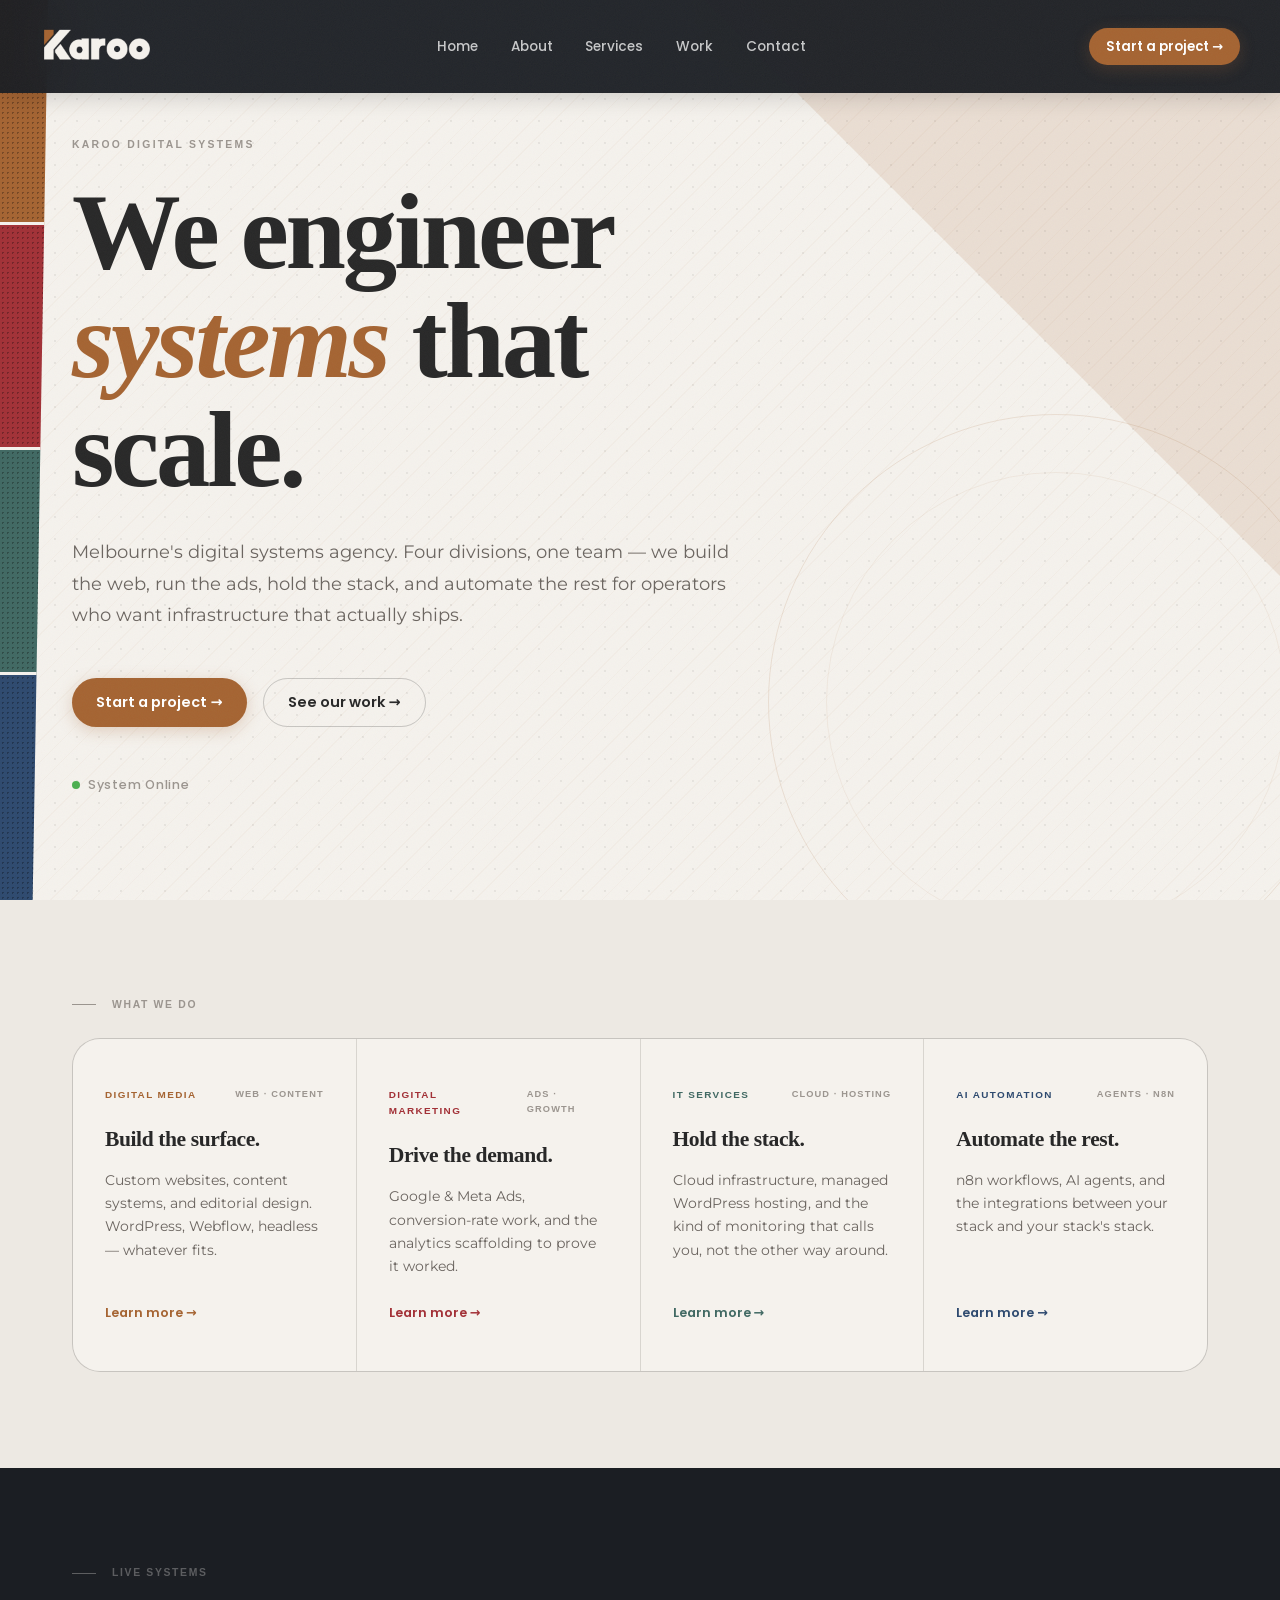
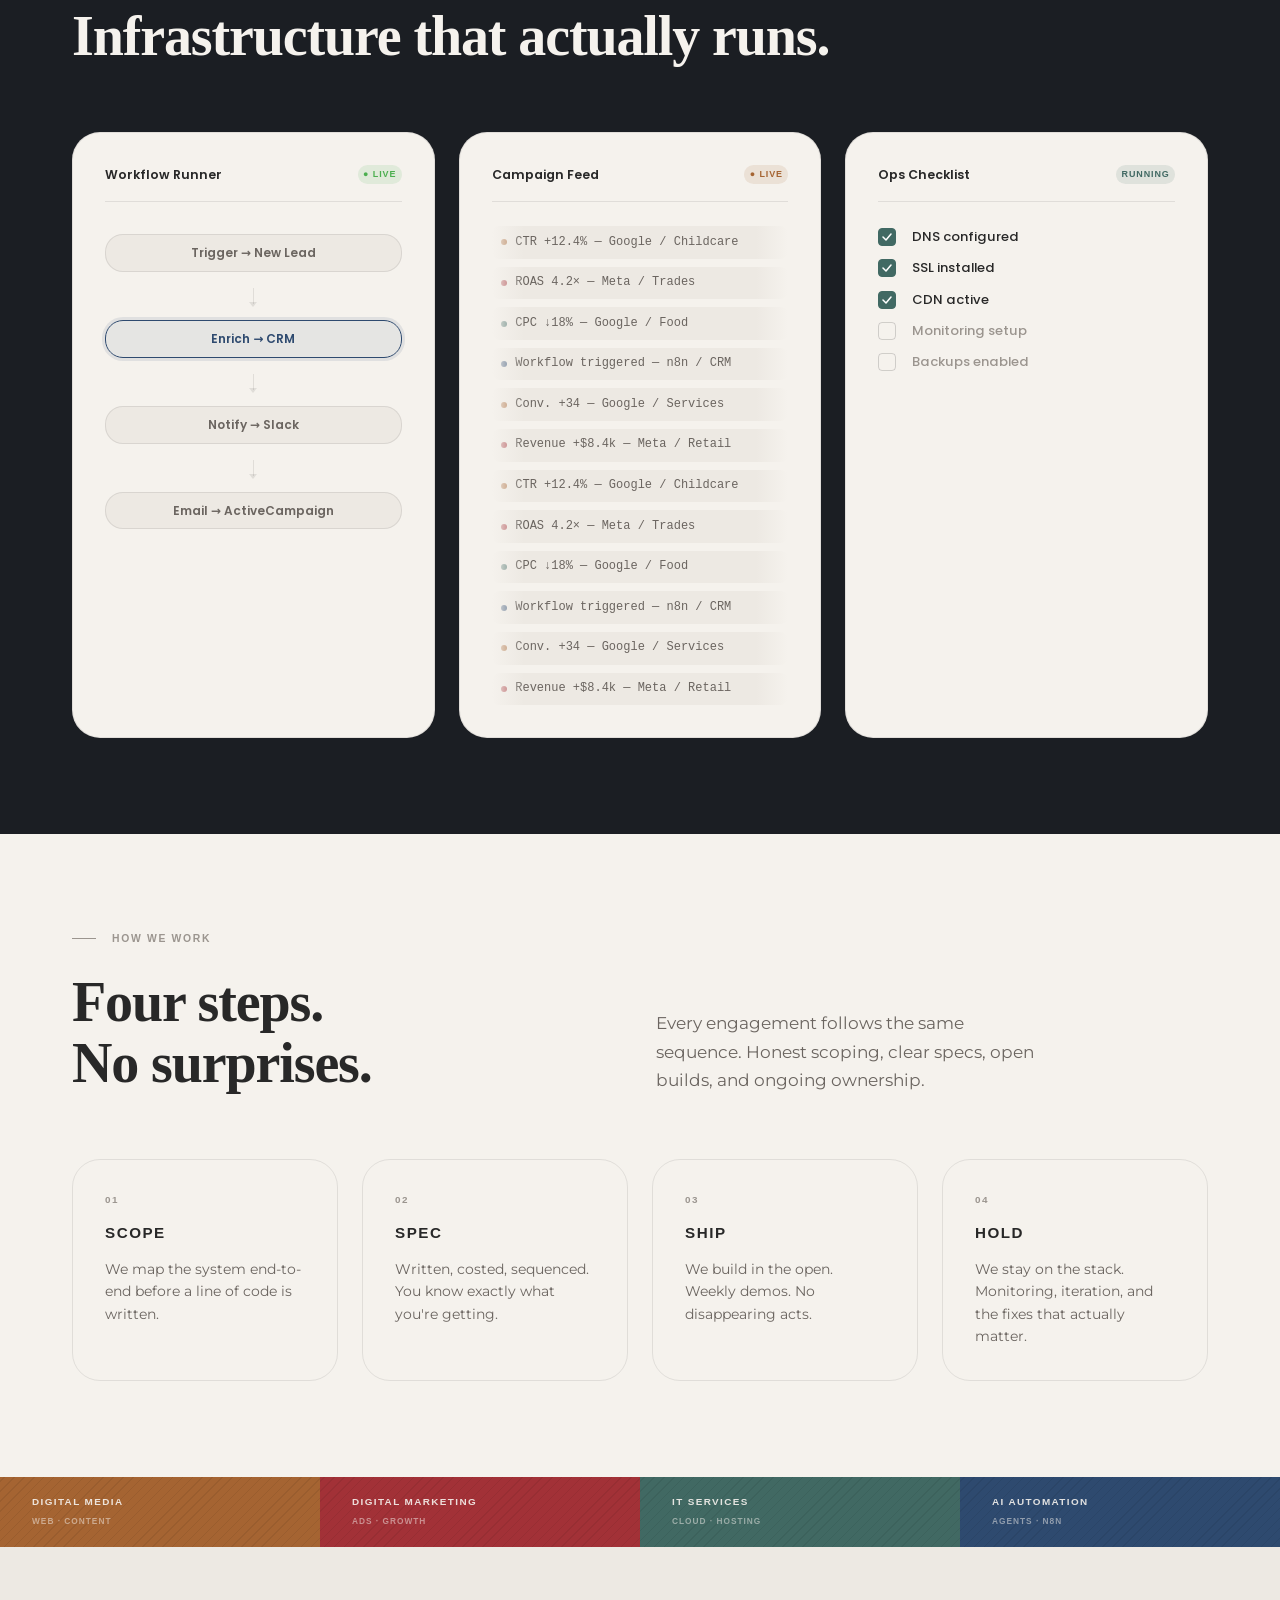
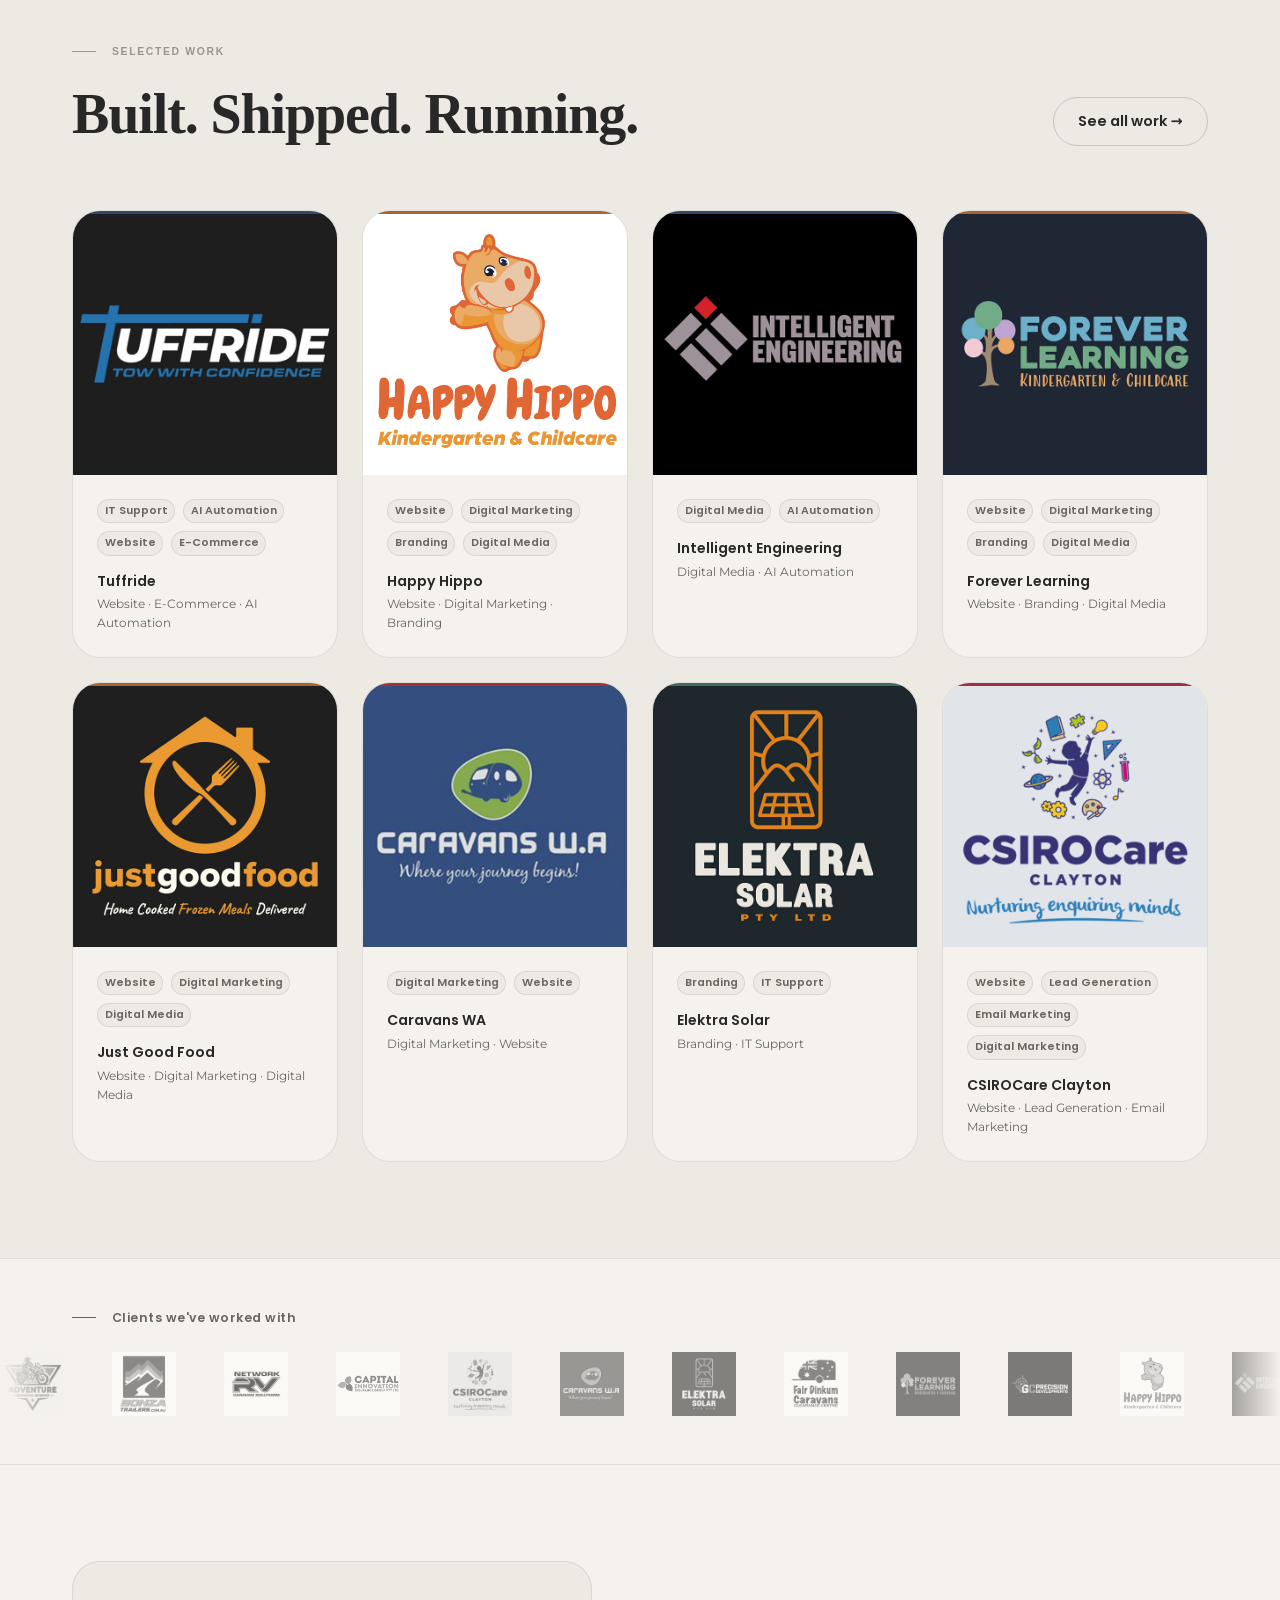
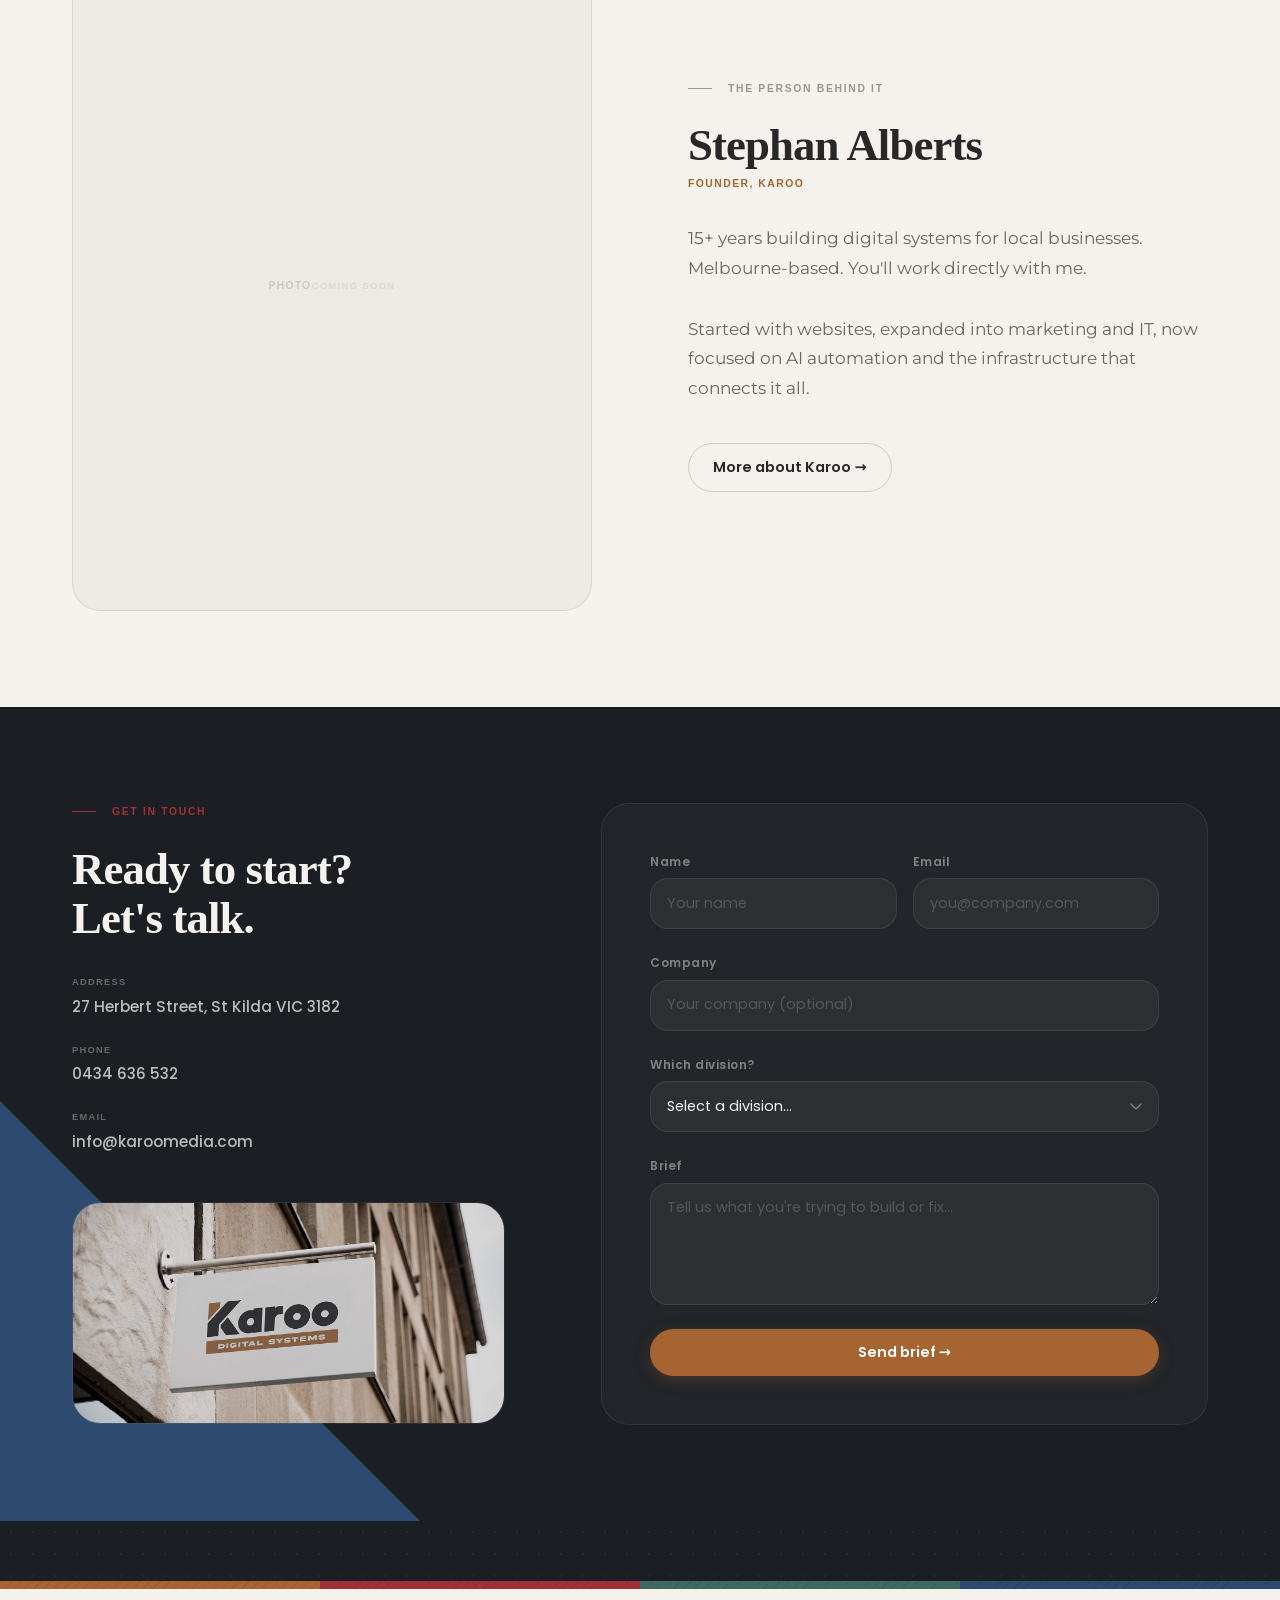
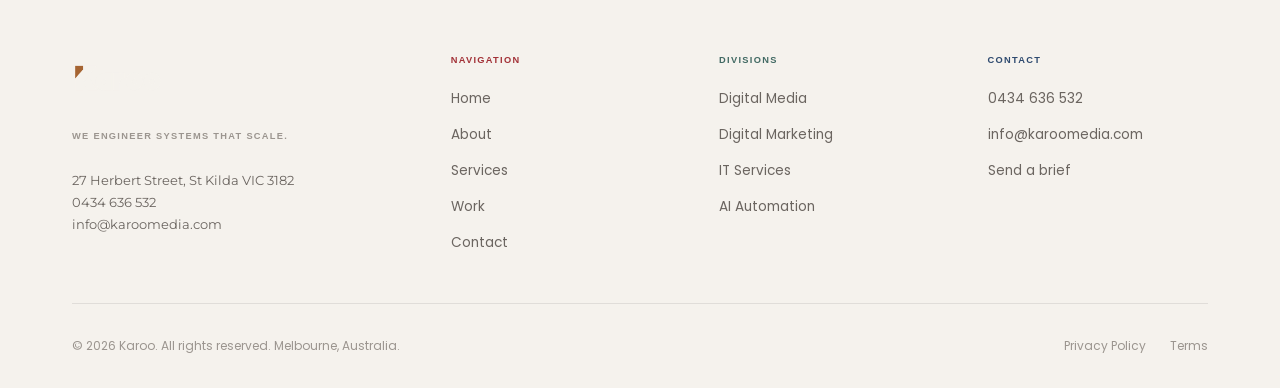
==== commit 2ed9fee5: "Build services.html, work.html + full SEO/schema implementation New pages: - services.html: 4 divisi" ====
--- a/index.html
+++ b/index.html
@@ -3,41 +3,34 @@
 <head>
   <meta charset="UTF-8">
   <meta name="viewport" content="width=device-width, initial-scale=1.0">
-  <title>Karoo — We engineer systems that scale. | Melbourne Digital Agency</title>
-  <meta name="description" content="Karoo is a Melbourne digital agency with four specialist divisions: Digital Media, Digital Marketing, IT Services, and AI Automation. We build the web, run the ads, hold the stack, and automate the rest.">
+  <meta name="robots" content="index, follow">
   <meta name="theme-color" content="#1B1E23">
-
-  <!-- Preconnect for Google Fonts -->
+  <title>Digital Marketing, Websites &amp; AI Automation | Karoo Media Melbourne</title>
+  <meta name="description" content="Karoo Media helps Melbourne businesses get more leads, better websites, and smarter systems. Google Ads, Meta Ads, WordPress builds, IT support, and AI automation — all under one roof.">
+  <link rel="canonical" href="https://karoo.com.au/">
+
+  <!-- Open Graph -->
+  <meta property="og:title" content="Karoo Media — Digital Agency Melbourne">
+  <meta property="og:description" content="Websites, ads, IT, and AI automation for Melbourne businesses. Practical systems. Real results.">
+  <meta property="og:image" content="https://karoo.com.au/images/og/karoo-og-home.jpg">
+  <meta property="og:url" content="https://karoo.com.au/">
+  <meta property="og:type" content="website">
+  <meta property="og:site_name" content="Karoo Media">
+
+  <!-- Twitter Card -->
+  <meta name="twitter:card" content="summary_large_image">
+  <meta name="twitter:title" content="Karoo Media — Digital Agency Melbourne">
+  <meta name="twitter:description" content="Websites, ads, IT, and AI automation for Melbourne businesses.">
+  <meta name="twitter:image" content="https://karoo.com.au/images/og/karoo-og-home.jpg">
+
   <link rel="preconnect" href="https://fonts.googleapis.com">
   <link rel="preconnect" href="https://fonts.gstatic.com" crossorigin>
   <link href="https://fonts.googleapis.com/css2?family=Montserrat:ital,wght@0,300;0,400;0,500;0,600;0,700;1,400&family=Poppins:wght@400;500;600;700&display=swap" rel="stylesheet">
 
-  <!-- Critical font preload (add your woff2 files first) -->
-  <!-- <link rel="preload" href="fonts/roslindale/RoslindaleVariable-Display.woff2" as="font" type="font/woff2" crossorigin> -->
+  <link rel="preload" href="fonts/RoslindaleVariable-VF[Display]-Testing.ttf" as="font" type="font/ttf" crossorigin>
 
   <link rel="stylesheet" href="css/global.css">
   <link rel="stylesheet" href="css/components.css">
-
-  <!-- Schema: Organisation -->
-  <script type="application/ld+json">
-  {
-    "@context": "https://schema.org",
-    "@type": "Organization",
-    "name": "Karoo",
-    "url": "https://karoo.com.au",
-    "telephone": "0434636532",
-    "email": "info@karoomedia.com",
-    "address": {
-      "@type": "PostalAddress",
-      "streetAddress": "27 Herbert Street",
-      "addressLocality": "St Kilda",
-      "addressRegion": "VIC",
-      "postalCode": "3182",
-      "addressCountry": "AU"
-    },
-    "sameAs": []
-  }
-  </script>
 </head>
 <body>
 
@@ -713,6 +706,60 @@
   </div>
 </footer>
 
+<!-- ── Schema: LocalBusiness ──────────────────────────────── -->
+<script type="application/ld+json">
+{
+  "@context": "https://schema.org",
+  "@type": "LocalBusiness",
+  "@id": "https://karoo.com.au/#business",
+  "name": "Karoo Media",
+  "url": "https://karoo.com.au",
+  "logo": "https://karoo.com.au/images/logos/Karoo-LIGHT.png",
+  "image": "https://karoo.com.au/images/logos/Karoo-LIGHT.png",
+  "description": "Melbourne digital agency offering digital marketing, WordPress websites, IT services, and AI automation for small and medium businesses.",
+  "address": {
+    "@type": "PostalAddress",
+    "streetAddress": "27 Herbert Street",
+    "addressLocality": "St Kilda",
+    "addressRegion": "VIC",
+    "postalCode": "3182",
+    "addressCountry": "AU"
+  },
+  "areaServed": {
+    "@type": "State",
+    "name": "Victoria"
+  },
+  "telephone": "0434636532",
+  "email": "info@karoomedia.com",
+  "priceRange": "$$",
+  "knowsAbout": [
+    "Google Ads",
+    "Meta Ads",
+    "WordPress development",
+    "AI automation",
+    "IT services",
+    "n8n automation",
+    "ActiveCampaign",
+    "SEO",
+    "Microsoft 365",
+    "Make automation"
+  ],
+  "hasOfferCatalog": {
+    "@type": "OfferCatalog",
+    "name": "Karoo Media Services",
+    "itemListElement": [
+      { "@type": "Offer", "itemOffered": { "@type": "Service", "name": "Digital Marketing" } },
+      { "@type": "Offer", "itemOffered": { "@type": "Service", "name": "WordPress Website Development" } },
+      { "@type": "Offer", "itemOffered": { "@type": "Service", "name": "IT Services" } },
+      { "@type": "Offer", "itemOffered": { "@type": "Service", "name": "AI Business Automation" } }
+    ]
+  },
+  "sameAs": [
+    "https://www.linkedin.com/company/karoomedia"
+  ]
+}
+</script>
+
 <script src="js/main.js" defer></script>
 </body>
 </html>
--- a/css/components.css
+++ b/css/components.css
@@ -1882,3 +1882,333 @@
   .contact-page-grid { grid-template-columns: 1fr; }
   .what-next__steps { grid-template-columns: 1fr; }
 }
+
+/* ── Service Sections (services.html) ────────────────────── */
+.service-section {
+  background: var(--bg);
+  padding-block: var(--s7);
+  position: relative;
+  overflow: hidden;
+}
+
+.service-section--raised {
+  background: var(--bg-raised);
+}
+
+.service-section--ai {
+  background: var(--deep-slate);
+}
+
+.service-section--ai .page-hero__eyebrow,
+.service-section--ai .section-label {
+  color: rgba(46,74,111,0.9);
+}
+
+.service-section__inner {
+  display: grid;
+  grid-template-columns: 1fr 1fr;
+  gap: var(--s7);
+  align-items: center;
+}
+
+.service-section__desc {
+  font-size: 1.05rem;
+  line-height: 1.75;
+  color: var(--text-muted);
+  margin-bottom: var(--s4);
+  max-width: 50ch;
+}
+
+.service-section--ai .service-section__desc {
+  color: rgba(245,242,237,0.6);
+}
+
+.service-section--ai h2 {
+  color: var(--white);
+}
+
+.service-list {
+  list-style: none;
+  display: flex;
+  flex-direction: column;
+  gap: 0.55rem;
+}
+
+.service-list li {
+  font-family: var(--font-ui);
+  font-size: 0.88rem;
+  font-weight: 500;
+  color: var(--text-muted);
+  padding-left: 1.4rem;
+  position: relative;
+  line-height: 1.5;
+}
+
+.service-list li::before {
+  content: '→';
+  position: absolute;
+  left: 0;
+  font-size: 0.75rem;
+  line-height: 1.5;
+}
+
+.service-section--ai .service-list li {
+  color: rgba(245,242,237,0.6);
+}
+
+.service-section--ai .service-list li::before {
+  color: var(--blue);
+}
+
+.service-section__visual {
+  display: flex;
+  flex-direction: column;
+  align-items: flex-start;
+  gap: var(--s4);
+}
+
+.service-section__logo {
+  width: 100%;
+  max-width: 260px;
+  height: auto;
+  display: block;
+}
+
+.stats-panel {
+  display: grid;
+  grid-template-columns: repeat(3, 1fr);
+  gap: 1px;
+  background: var(--border);
+  border: 1px solid var(--border);
+  border-radius: var(--r-lg);
+  overflow: hidden;
+  width: 100%;
+}
+
+.stats-panel--dark {
+  background: rgba(255,255,255,0.07);
+  border-color: rgba(255,255,255,0.08);
+}
+
+.stat-item {
+  background: var(--bg-raised);
+  padding: var(--s3) var(--s2);
+  display: flex;
+  flex-direction: column;
+  gap: 0.3rem;
+}
+
+.stats-panel--dark .stat-item {
+  background: rgba(255,255,255,0.04);
+}
+
+.stat-num {
+  font-family: var(--font-display);
+  font-size: clamp(1.4rem, 2.5vw, 1.9rem);
+  font-weight: 700;
+  color: var(--text);
+  letter-spacing: -0.02em;
+  line-height: 1;
+}
+
+.stats-panel--dark .stat-num {
+  color: var(--white);
+}
+
+.stat-label {
+  font-family: var(--font-impact);
+  font-size: 0.52rem;
+  font-weight: 800;
+  letter-spacing: 0.11em;
+  text-transform: uppercase;
+  color: var(--text-subtle);
+  line-height: 1.4;
+}
+
+.stats-panel--dark .stat-label {
+  color: rgba(245,242,237,0.35);
+}
+
+.service-section__divider {
+  height: 5px;
+  position: absolute;
+  bottom: 0;
+  left: 0;
+  right: 0;
+}
+
+@media (max-width: 900px) {
+  .service-section__inner {
+    grid-template-columns: 1fr;
+    gap: var(--s5);
+  }
+  .service-section__logo {
+    max-width: 200px;
+  }
+}
+
+/* ── Work page (work.html) ───────────────────────────────── */
+.work-filters {
+  display: flex;
+  flex-wrap: wrap;
+  gap: var(--s1);
+  margin-bottom: var(--s5);
+}
+
+.filter-btn {
+  font-family: var(--font-ui);
+  font-size: 0.82rem;
+  font-weight: 600;
+  padding: 0.55em 1.25em;
+  border-radius: var(--r-pill);
+  border: 1.5px solid var(--border-strong);
+  color: var(--text-muted);
+  background: transparent;
+  cursor: pointer;
+  transition: background var(--t-fast), color var(--t-fast), border-color var(--t-fast);
+}
+
+.filter-btn:hover {
+  background: var(--bg-raised);
+  color: var(--text);
+}
+
+.filter-btn.active {
+  background: var(--auth-black);
+  color: var(--white);
+  border-color: var(--auth-black);
+}
+
+.filter-btn[data-filter="media"].active    { background: var(--orange); border-color: var(--orange); }
+.filter-btn[data-filter="marketing"].active { background: var(--red);    border-color: var(--red); }
+.filter-btn[data-filter="it"].active       { background: var(--green);  border-color: var(--green); }
+.filter-btn[data-filter="ai"].active       { background: var(--blue);   border-color: var(--blue); }
+
+.work-grid {
+  display: grid;
+  grid-template-columns: repeat(4, 1fr);
+  gap: var(--s3);
+}
+
+.project-card {
+  transition: transform var(--t-base), box-shadow var(--t-base),
+              opacity 0.3s ease, filter 0.3s ease;
+}
+
+.project-card.filtered-out {
+  opacity: 0.18;
+  filter: grayscale(100%);
+  pointer-events: none;
+}
+
+@media (max-width: 1024px) { .work-grid { grid-template-columns: repeat(3, 1fr); } }
+@media (max-width: 760px)  { .work-grid { grid-template-columns: repeat(2, 1fr); } }
+@media (max-width: 480px)  { .work-grid { grid-template-columns: 1fr; } }
+
+/* ── FAQ Section ─────────────────────────────────────────── */
+.faq-section {
+  background: var(--bg);
+  padding-block: var(--s7);
+}
+
+.faq-section h2 {
+  margin-bottom: var(--s5);
+  max-width: 22ch;
+}
+
+.faq-list {
+  display: flex;
+  flex-direction: column;
+  border-top: 1px solid var(--border);
+}
+
+.faq-item {
+  padding-block: var(--s4);
+  border-bottom: 1px solid var(--border);
+}
+
+.faq-item h3 {
+  font-family: var(--font-display);
+  font-size: clamp(1rem, 2vw, 1.25rem);
+  font-weight: 600;
+  color: var(--text);
+  letter-spacing: -0.01em;
+  line-height: 1.3;
+  margin-bottom: var(--s2);
+}
+
+.faq-item p {
+  font-size: 0.95rem;
+  line-height: 1.75;
+  color: var(--text-muted);
+  max-width: 70ch;
+}
+
+/* ── Simple CTA Band ─────────────────────────────────────── */
+.cta-band {
+  background: var(--deep-slate);
+  padding-block: var(--s7);
+  position: relative;
+  overflow: hidden;
+}
+
+.cta-band::before {
+  content: '';
+  position: absolute;
+  inset: 0;
+  background-image: radial-gradient(circle, rgba(245,242,237,0.04) 1px, transparent 1px);
+  background-size: 22px 22px;
+  pointer-events: none;
+}
+
+.cta-band__inner {
+  position: relative;
+  z-index: 1;
+  display: flex;
+  flex-direction: column;
+  align-items: flex-start;
+  gap: var(--s4);
+  max-width: 640px;
+}
+
+.cta-band__eyebrow {
+  font-family: var(--font-impact);
+  font-size: 0.62rem;
+  font-weight: 800;
+  letter-spacing: 0.18em;
+  text-transform: uppercase;
+  color: rgba(245,242,237,0.35);
+}
+
+.cta-band__heading {
+  font-family: var(--font-display);
+  font-size: clamp(2rem, 4.5vw, 3.2rem);
+  font-weight: 700;
+  color: var(--white);
+  letter-spacing: -0.02em;
+  line-height: 1.1;
+}
+
+.cta-band__body {
+  font-size: 1rem;
+  color: rgba(245,242,237,0.6);
+  line-height: 1.7;
+  max-width: 50ch;
+}
+
+.cta-band__actions {
+  display: flex;
+  flex-wrap: wrap;
+  gap: var(--s2);
+  align-items: center;
+}
+
+.cta-band .btn--secondary {
+  color: rgba(245,242,237,0.7);
+  border-color: rgba(245,242,237,0.2);
+}
+
+.cta-band .btn--secondary:hover {
+  color: var(--white);
+  border-color: rgba(245,242,237,0.5);
+}
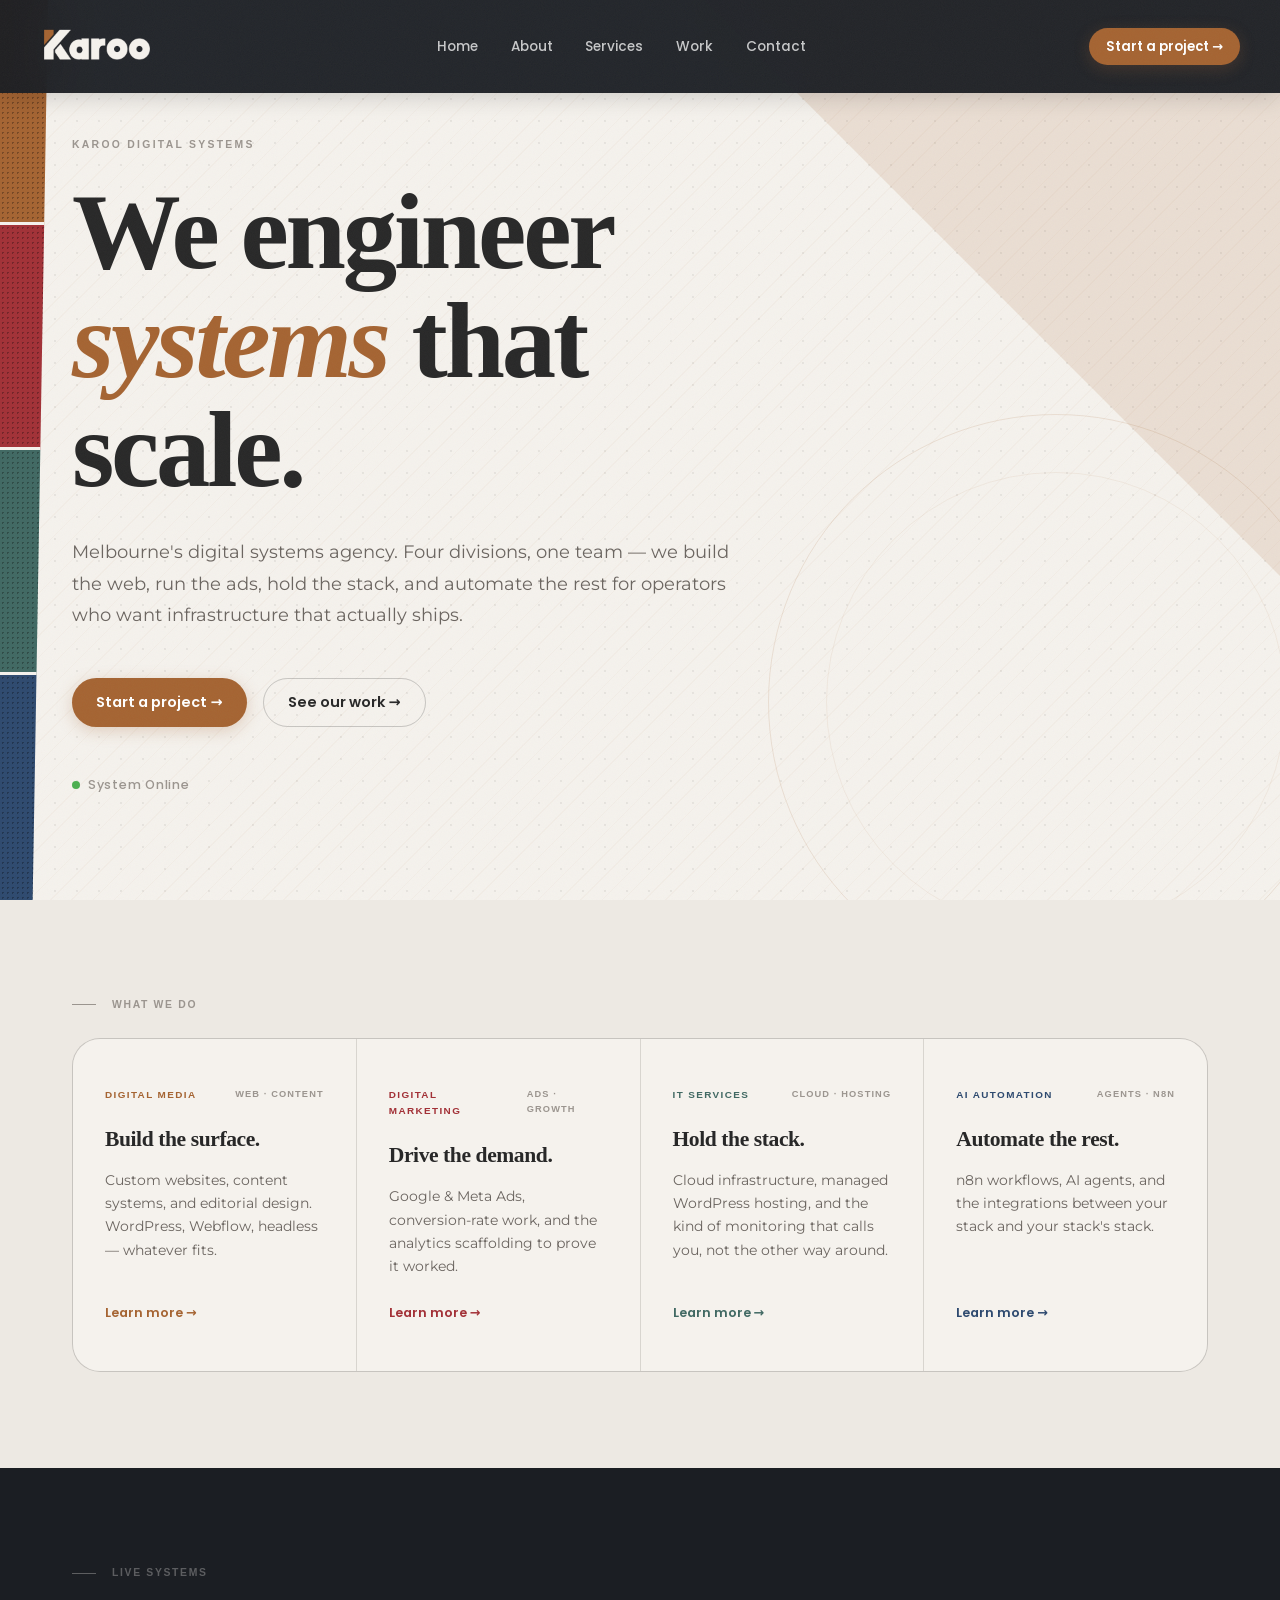
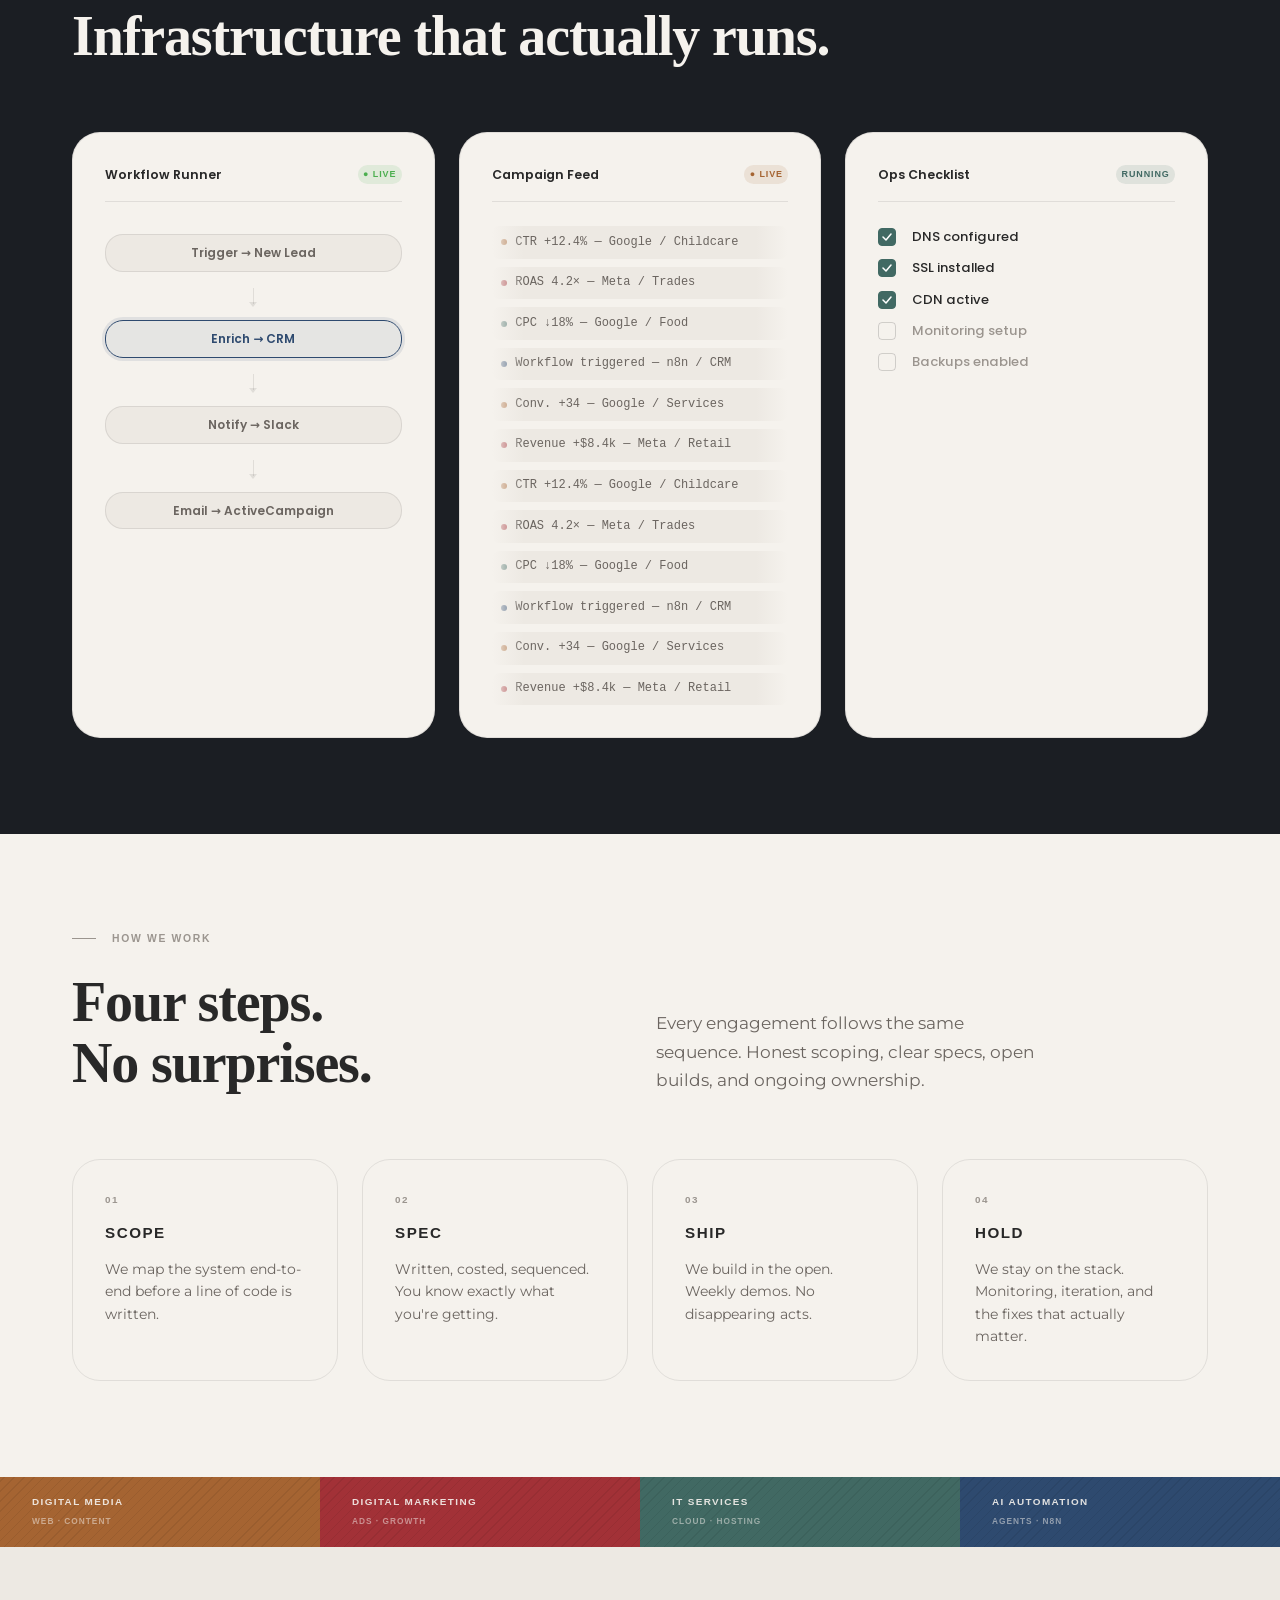
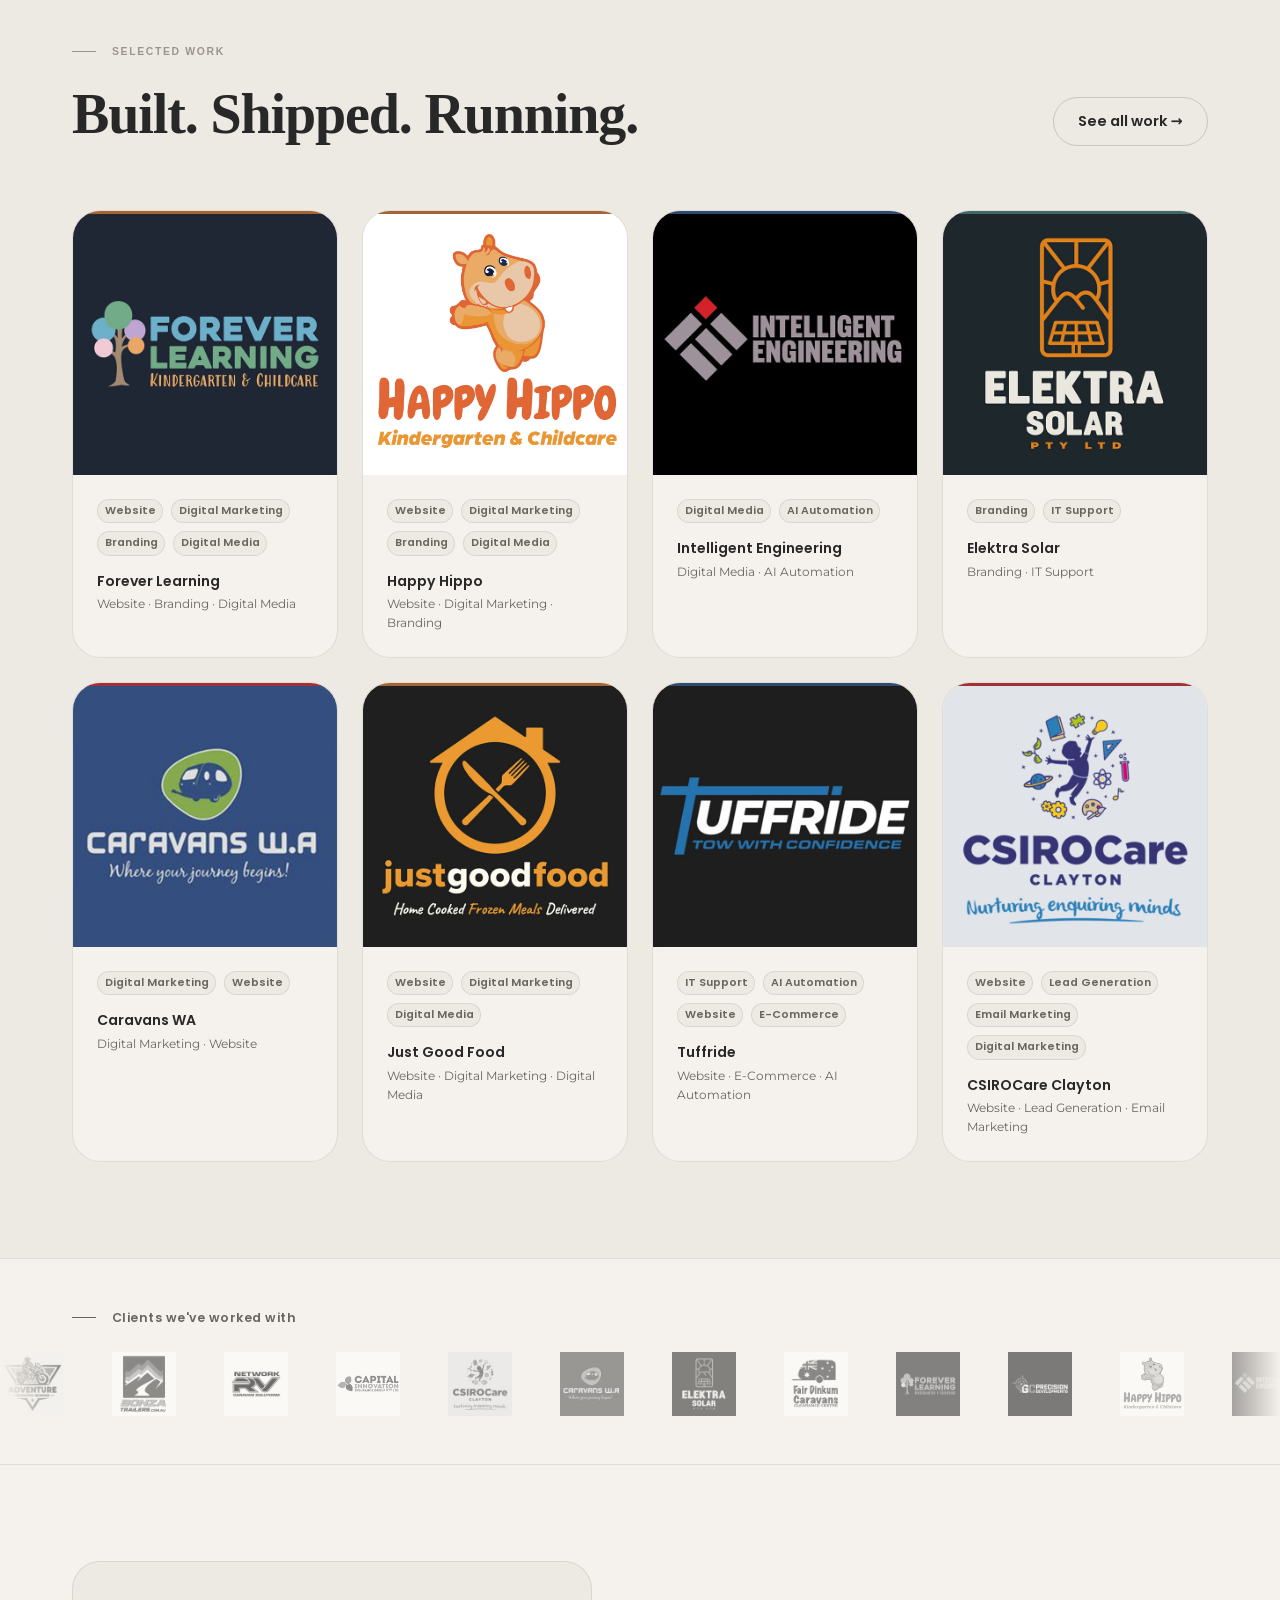
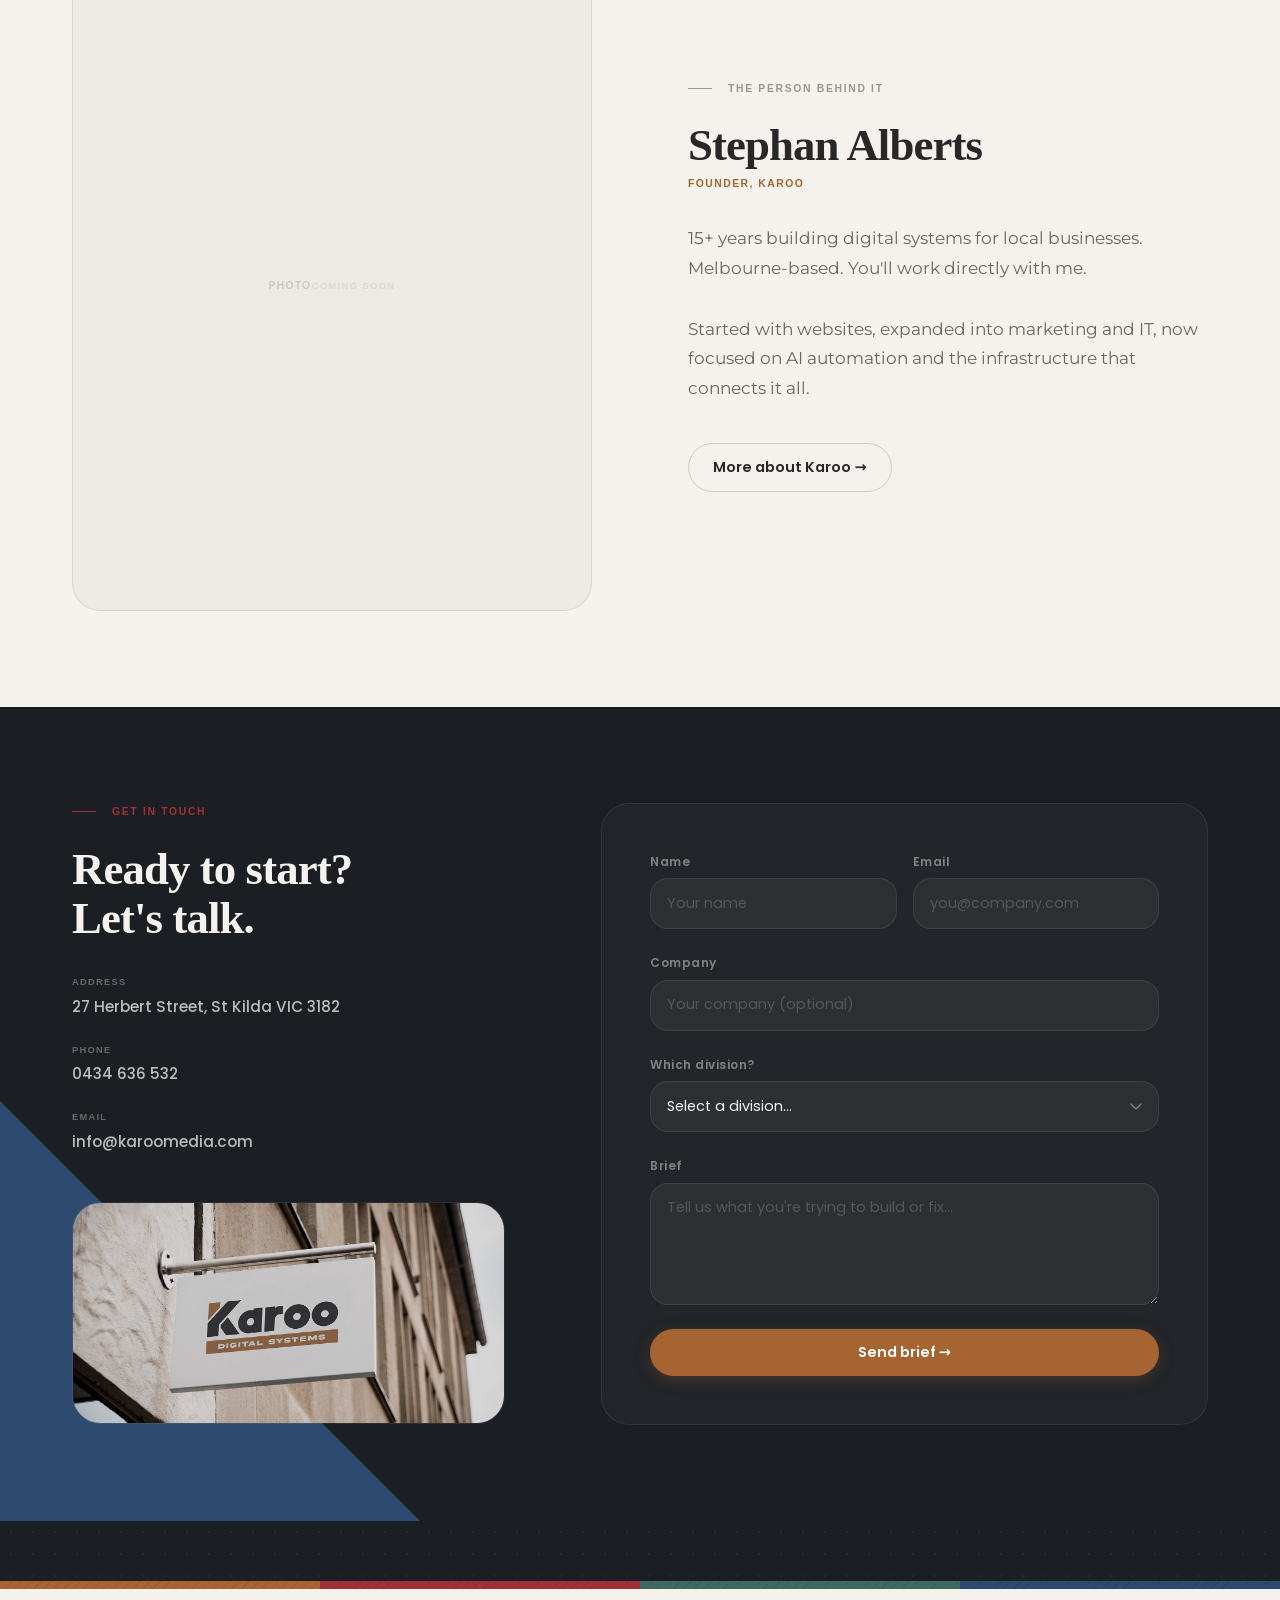
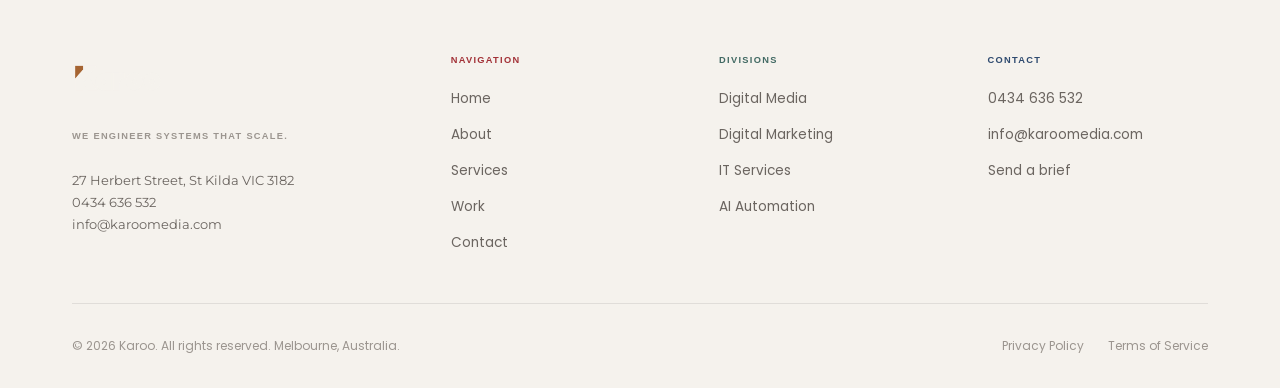
==== commit 3b3561d8: "Add Privacy Policy and Terms of Service pages; update footer links - privacy.html: Full privacy poli" ====
--- a/index.html
+++ b/index.html
@@ -699,8 +699,8 @@
     <div class="footer__bottom">
       <p class="footer__copy">&copy; 2026 Karoo. All rights reserved. Melbourne, Australia.</p>
       <nav class="footer__legal" aria-label="Legal links">
-        <a href="#">Privacy Policy</a>
-        <a href="#">Terms</a>
+        <a href="privacy.html">Privacy Policy</a>
+        <a href="terms.html">Terms of Service</a>
       </nav>
     </div>
   </div>
--- a/css/components.css
+++ b/css/components.css
@@ -1883,12 +1883,59 @@
   .what-next__steps { grid-template-columns: 1fr; }
 }
 
+/* ── Division nav strip ──────────────────────────────────── */
+.division-nav {
+  background: var(--deep-slate);
+  padding: 0.9rem 0;
+  border-bottom: 1px solid rgba(255,255,255,0.06);
+}
+
+.division-nav__inner {
+  display: flex;
+  align-items: center;
+  justify-content: center;
+}
+
+.division-nav__item {
+  font-family: var(--font-impact);
+  font-size: 0.6rem;
+  font-weight: 800;
+  letter-spacing: 0.16em;
+  text-transform: uppercase;
+  color: rgba(245,242,237,0.38);
+  padding: 0.2rem 2rem;
+  position: relative;
+  transition: color var(--t-fast);
+  text-decoration: none;
+  white-space: nowrap;
+}
+
+.division-nav__item:not(:last-child)::after {
+  content: '';
+  position: absolute;
+  right: 0;
+  top: 50%;
+  transform: translateY(-50%);
+  height: 12px;
+  width: 1px;
+  background: rgba(245,242,237,0.12);
+}
+
+.division-nav__item:hover { color: rgba(245,242,237,0.75); }
+.division-nav__item--orange:hover { color: var(--orange); }
+.division-nav__item--red:hover    { color: var(--red); }
+.division-nav__item--green:hover  { color: var(--green); }
+.division-nav__item--blue:hover   { color: #6497cc; }
+
+@media (max-width: 640px) {
+  .division-nav__item { padding: 0.2rem 1rem; font-size: 0.52rem; }
+}
+
 /* ── Service Sections (services.html) ────────────────────── */
 .service-section {
   background: var(--bg);
   padding-block: var(--s7);
   position: relative;
-  overflow: hidden;
 }
 
 .service-section--raised {
@@ -1899,151 +1946,222 @@
   background: var(--deep-slate);
 }
 
-.service-section--ai .page-hero__eyebrow,
-.service-section--ai .section-label {
-  color: rgba(46,74,111,0.9);
-}
-
 .service-section__inner {
   display: grid;
+  grid-template-columns: 1.15fr 0.85fr;
+  gap: var(--s6);
+  align-items: start;
+}
+
+.service-section__content h2 {
+  margin-bottom: var(--s3);
+}
+
+.service-section--ai .service-section__content h2 {
+  color: var(--white);
+}
+
+.service-section__desc {
+  font-size: 1.02rem;
+  line-height: 1.78;
+  color: var(--text-muted);
+  margin-bottom: var(--s5);
+}
+
+.service-section--ai .service-section__desc {
+  color: rgba(245,242,237,0.58);
+}
+
+/* 2-column dot-bullet service list */
+.service-list {
+  display: grid;
   grid-template-columns: 1fr 1fr;
-  gap: var(--s7);
-  align-items: center;
-}
-
-.service-section__desc {
-  font-size: 1.05rem;
-  line-height: 1.75;
-  color: var(--text-muted);
-  margin-bottom: var(--s4);
-  max-width: 50ch;
-}
-
-.service-section--ai .service-section__desc {
-  color: rgba(245,242,237,0.6);
-}
-
-.service-section--ai h2 {
-  color: var(--white);
-}
-
-.service-list {
+  gap: 0.65rem 2rem;
   list-style: none;
-  display: flex;
-  flex-direction: column;
-  gap: 0.55rem;
 }
 
 .service-list li {
   font-family: var(--font-ui);
-  font-size: 0.88rem;
+  font-size: 0.86rem;
   font-weight: 500;
   color: var(--text-muted);
-  padding-left: 1.4rem;
-  position: relative;
-  line-height: 1.5;
+  padding-left: 1rem;
+  position: relative;
+  line-height: 1.45;
 }
 
 .service-list li::before {
-  content: '→';
+  content: '•';
   position: absolute;
   left: 0;
-  font-size: 0.75rem;
-  line-height: 1.5;
-}
-
-.service-section--ai .service-list li {
-  color: rgba(245,242,237,0.6);
-}
-
-.service-section--ai .service-list li::before {
-  color: var(--blue);
-}
-
-.service-section__visual {
+  font-weight: 800;
+  font-size: 0.8rem;
+  line-height: 1.45;
+  color: var(--orange);
+}
+
+.service-section--marketing .service-list li::before { color: var(--red); }
+.service-section--it        .service-list li::before { color: var(--green); }
+.service-section--ai        .service-list li::before { color: #5b87be; }
+.service-section--ai        .service-list li         { color: rgba(245,242,237,0.58); }
+
+@media (max-width: 600px) {
+  .service-list { grid-template-columns: 1fr; }
+}
+
+/* Service card — flex column of 3 separate elements */
+.service-card {
+  position: sticky;
+  top: calc(80px + var(--s4));
   display: flex;
   flex-direction: column;
-  align-items: flex-start;
-  gap: var(--s4);
-}
-
-.service-section__logo {
+  gap: var(--s3);
+}
+
+/* Separate logo card */
+.service-card__logo-area {
+  background: var(--bg);
+  border: 1px solid var(--border);
+  border-radius: var(--r-lg);
+  padding: var(--s5) var(--s4);
+  display: flex;
+  align-items: center;
+  justify-content: center;
+}
+
+.service-card__logo-area img {
   width: 100%;
-  max-width: 260px;
+  max-width: 210px;
   height: auto;
   display: block;
 }
 
-.stats-panel {
-  display: grid;
-  grid-template-columns: repeat(3, 1fr);
-  gap: 1px;
-  background: var(--border);
+/* Separate stats card — NO internal cell borders */
+.service-card__stats {
+  background: var(--bg);
   border: 1px solid var(--border);
   border-radius: var(--r-lg);
-  overflow: hidden;
-  width: 100%;
-}
-
-.stats-panel--dark {
-  background: rgba(255,255,255,0.07);
-  border-color: rgba(255,255,255,0.08);
-}
-
-.stat-item {
-  background: var(--bg-raised);
-  padding: var(--s3) var(--s2);
+  display: grid;
+  grid-template-columns: 1fr 1fr;
+  padding: var(--s4);
+  gap: var(--s3) var(--s4);
+}
+
+.service-card__stat {
   display: flex;
   flex-direction: column;
-  gap: 0.3rem;
-}
-
-.stats-panel--dark .stat-item {
-  background: rgba(255,255,255,0.04);
-}
-
-.stat-num {
+  gap: 0.2rem;
+}
+
+.service-card__stat-num {
   font-family: var(--font-display);
-  font-size: clamp(1.4rem, 2.5vw, 1.9rem);
+  font-size: clamp(1.8rem, 2.8vw, 2.4rem);
   font-weight: 700;
   color: var(--text);
-  letter-spacing: -0.02em;
+  letter-spacing: -0.03em;
   line-height: 1;
 }
 
-.stats-panel--dark .stat-num {
-  color: var(--white);
-}
-
-.stat-label {
+.service-card__stat-label {
   font-family: var(--font-impact);
-  font-size: 0.52rem;
+  font-size: 0.5rem;
   font-weight: 800;
-  letter-spacing: 0.11em;
+  letter-spacing: 0.1em;
   text-transform: uppercase;
   color: var(--text-subtle);
   line-height: 1.4;
 }
 
-.stats-panel--dark .stat-label {
-  color: rgba(245,242,237,0.35);
-}
-
-.service-section__divider {
-  height: 5px;
-  position: absolute;
-  bottom: 0;
-  left: 0;
-  right: 0;
-}
-
-@media (max-width: 900px) {
+/* Pill CTA sits below both cards */
+.service-card__cta {
+  display: block;
+  padding: 1rem var(--s4);
+  background: var(--orange);
+  color: var(--white);
+  font-family: var(--font-ui);
+  font-size: 0.88rem;
+  font-weight: 600;
+  text-align: center;
+  text-decoration: none;
+  border-radius: var(--r-pill);
+  transition: background var(--t-fast), color var(--t-fast);
+}
+
+.service-card__cta:hover {
+  background: #b8722f;
+  color: var(--white);
+}
+
+/* Section accent line via ::after — sits flush at section boundary */
+.service-section--media::after {
+  content: '';
+  position: absolute;
+  bottom: 0; left: 0; right: 0;
+  height: 4px;
+  background: var(--orange);
+}
+
+.service-section--marketing::after {
+  content: '';
+  position: absolute;
+  bottom: 0; left: 0; right: 0;
+  height: 4px;
+  background: var(--red);
+}
+
+.service-section--it::after {
+  content: '';
+  position: absolute;
+  bottom: 0; left: 0; right: 0;
+  height: 4px;
+  background: var(--green);
+}
+
+.service-section--ai::after {
+  content: '';
+  position: absolute;
+  bottom: 0; left: 0; right: 0;
+  height: 4px;
+  background: var(--blue);
+}
+
+/* Dark card variant — AI Automation */
+.service-section--ai .service-card__logo-area {
+  background: rgba(255,255,255,0.06);
+  border-color: rgba(255,255,255,0.07);
+}
+
+.service-section--ai .service-card__stats {
+  background: rgba(255,255,255,0.04);
+  border-color: rgba(255,255,255,0.07);
+}
+
+.service-section--ai .service-card__stat-num {
+  color: rgba(245,242,237,0.88);
+}
+
+.service-section--ai .service-card__stat-label {
+  color: rgba(245,242,237,0.3);
+}
+
+.service-section--ai .service-card__cta {
+  background: #2a4770;
+  color: rgba(245,242,237,0.85);
+}
+
+.service-section--ai .service-card__cta:hover {
+  background: #35568a;
+  color: var(--white);
+}
+
+@media (max-width: 960px) {
   .service-section__inner {
     grid-template-columns: 1fr;
     gap: var(--s5);
   }
-  .service-section__logo {
-    max-width: 200px;
+  .service-card {
+    position: static;
+    max-width: 480px;
   }
 }
 
@@ -2101,6 +2219,12 @@
   pointer-events: none;
 }
 
+/* Division-coloured bottom accent on each card */
+.project-card[data-division="media"]     { border-bottom: 3px solid var(--orange); }
+.project-card[data-division="marketing"] { border-bottom: 3px solid var(--red); }
+.project-card[data-division="it"]        { border-bottom: 3px solid var(--green); }
+.project-card[data-division="ai"]        { border-bottom: 3px solid var(--blue); }
+
 @media (max-width: 1024px) { .work-grid { grid-template-columns: repeat(3, 1fr); } }
 @media (max-width: 760px)  { .work-grid { grid-template-columns: repeat(2, 1fr); } }
 @media (max-width: 480px)  { .work-grid { grid-template-columns: 1fr; } }
@@ -2144,6 +2268,81 @@
   max-width: 70ch;
 }
 
+/* ── Legal pages (privacy.html, terms.html) ──────────────── */
+.legal-meta {
+  font-family: var(--font-ui);
+  font-size: 0.8rem;
+  font-weight: 500;
+  color: var(--text-subtle);
+  margin-top: var(--s2);
+  letter-spacing: 0.03em;
+}
+
+.legal-content {
+  background: var(--bg);
+  padding-block: var(--s7);
+}
+
+.legal-content__inner {
+  max-width: 720px;
+}
+
+.legal-content h2 {
+  font-family: var(--font-display);
+  font-size: clamp(1rem, 2vw, 1.25rem);
+  font-weight: 600;
+  color: var(--text);
+  letter-spacing: -0.01em;
+  margin-top: var(--s6);
+  margin-bottom: var(--s2);
+  padding-top: var(--s4);
+  border-top: 1px solid var(--border);
+}
+
+.legal-content p {
+  font-size: 0.97rem;
+  line-height: 1.82;
+  color: var(--text-muted);
+  margin-bottom: var(--s3);
+  max-width: 68ch;
+}
+
+.legal-content a {
+  color: var(--orange);
+  text-decoration: underline;
+  text-underline-offset: 2px;
+  transition: color var(--t-fast);
+}
+
+.legal-content a:hover {
+  color: var(--text);
+}
+
+.legal-content ul {
+  list-style: none;
+  margin-bottom: var(--s3);
+  display: flex;
+  flex-direction: column;
+  gap: 0.5rem;
+}
+
+.legal-content ul li {
+  font-size: 0.97rem;
+  line-height: 1.75;
+  color: var(--text-muted);
+  padding-left: 1.4rem;
+  position: relative;
+  max-width: 68ch;
+}
+
+.legal-content ul li::before {
+  content: '–';
+  position: absolute;
+  left: 0;
+  color: var(--orange);
+  font-weight: 600;
+}
+
 /* ── Simple CTA Band ─────────────────────────────────────── */
 .cta-band {
   background: var(--deep-slate);
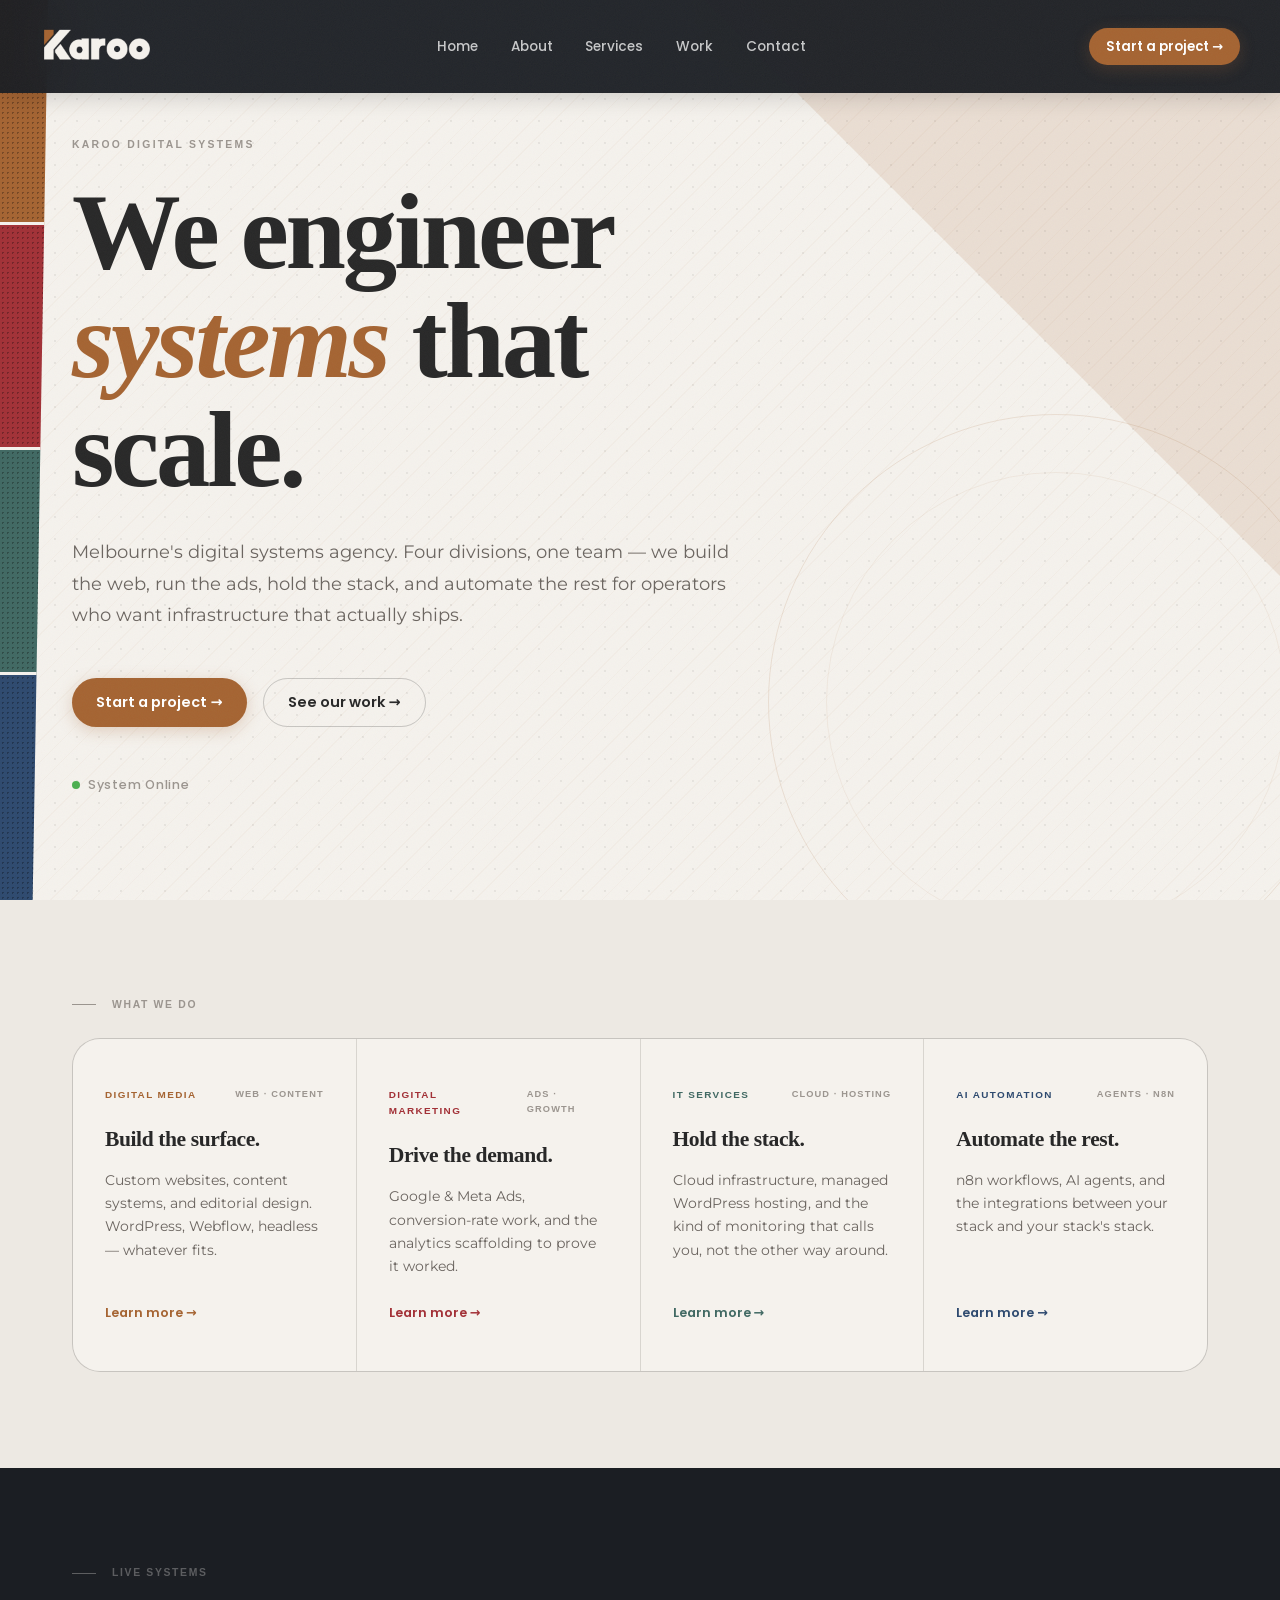
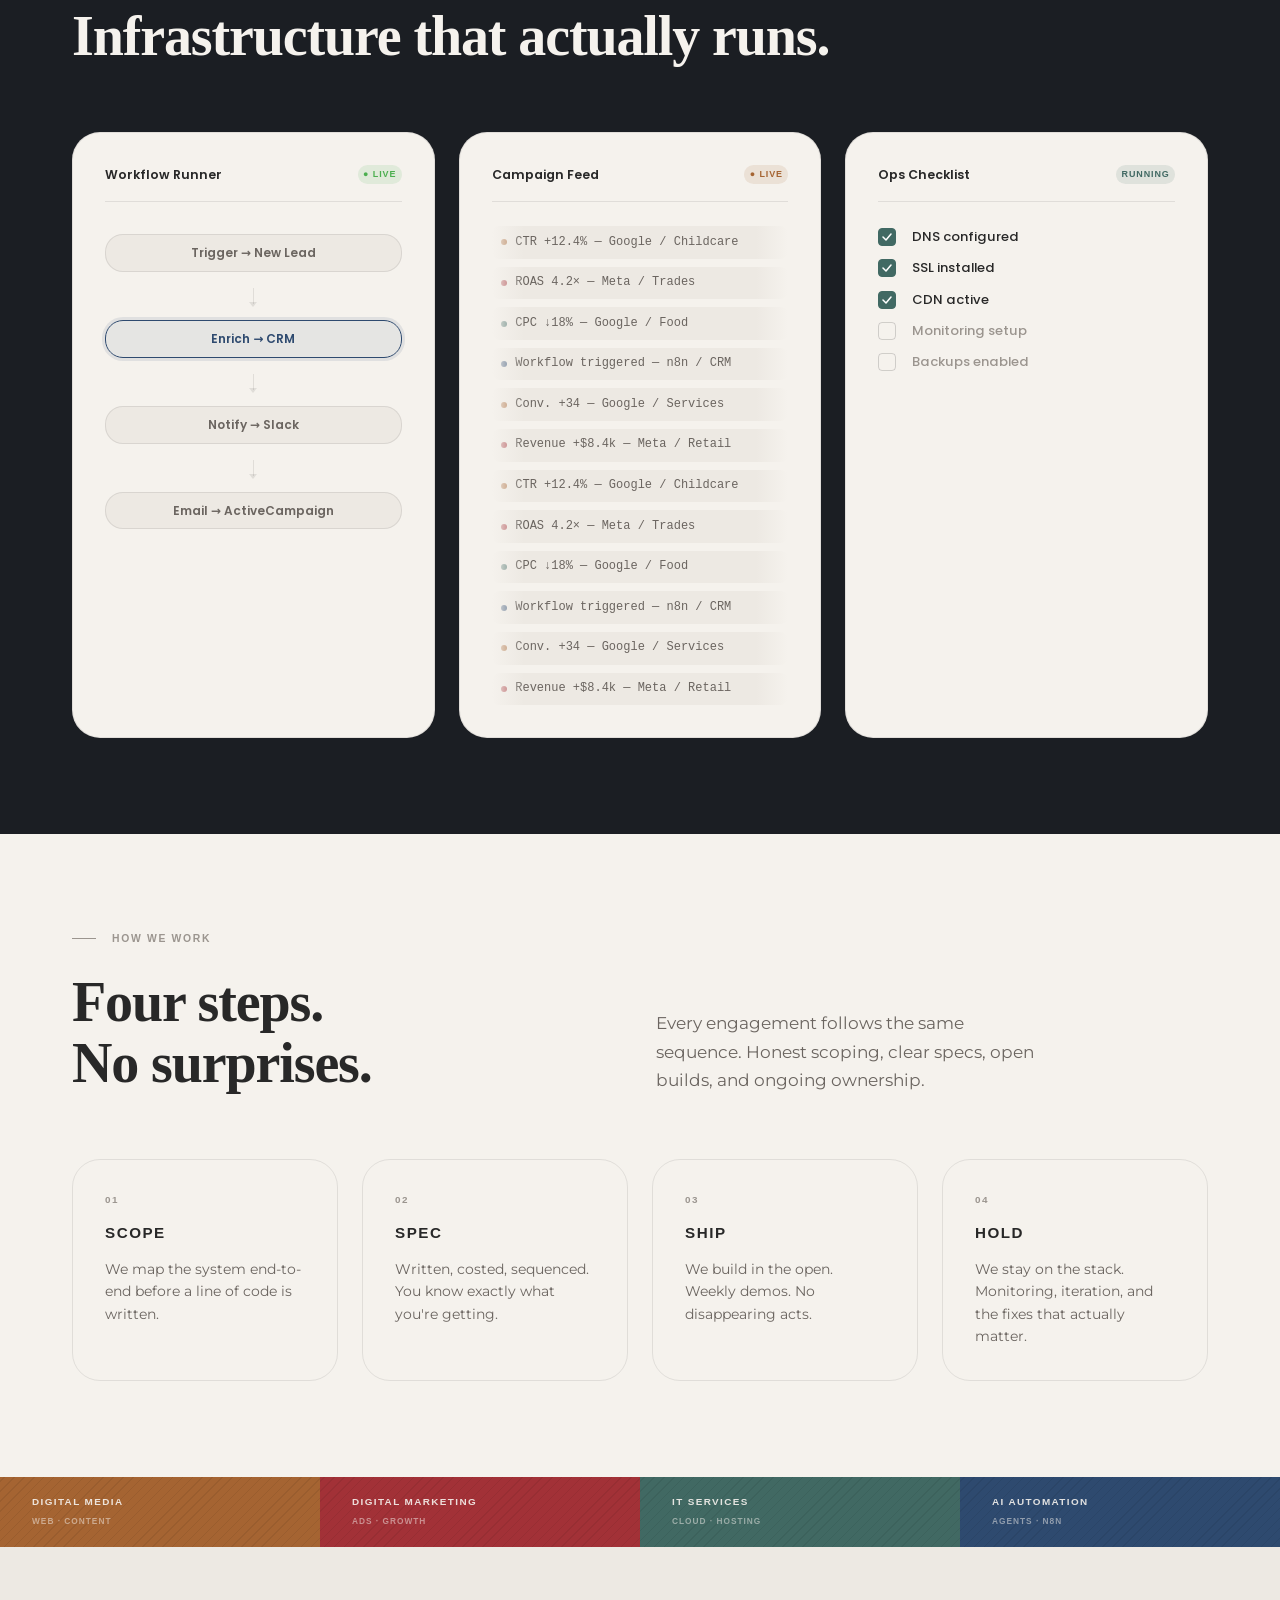
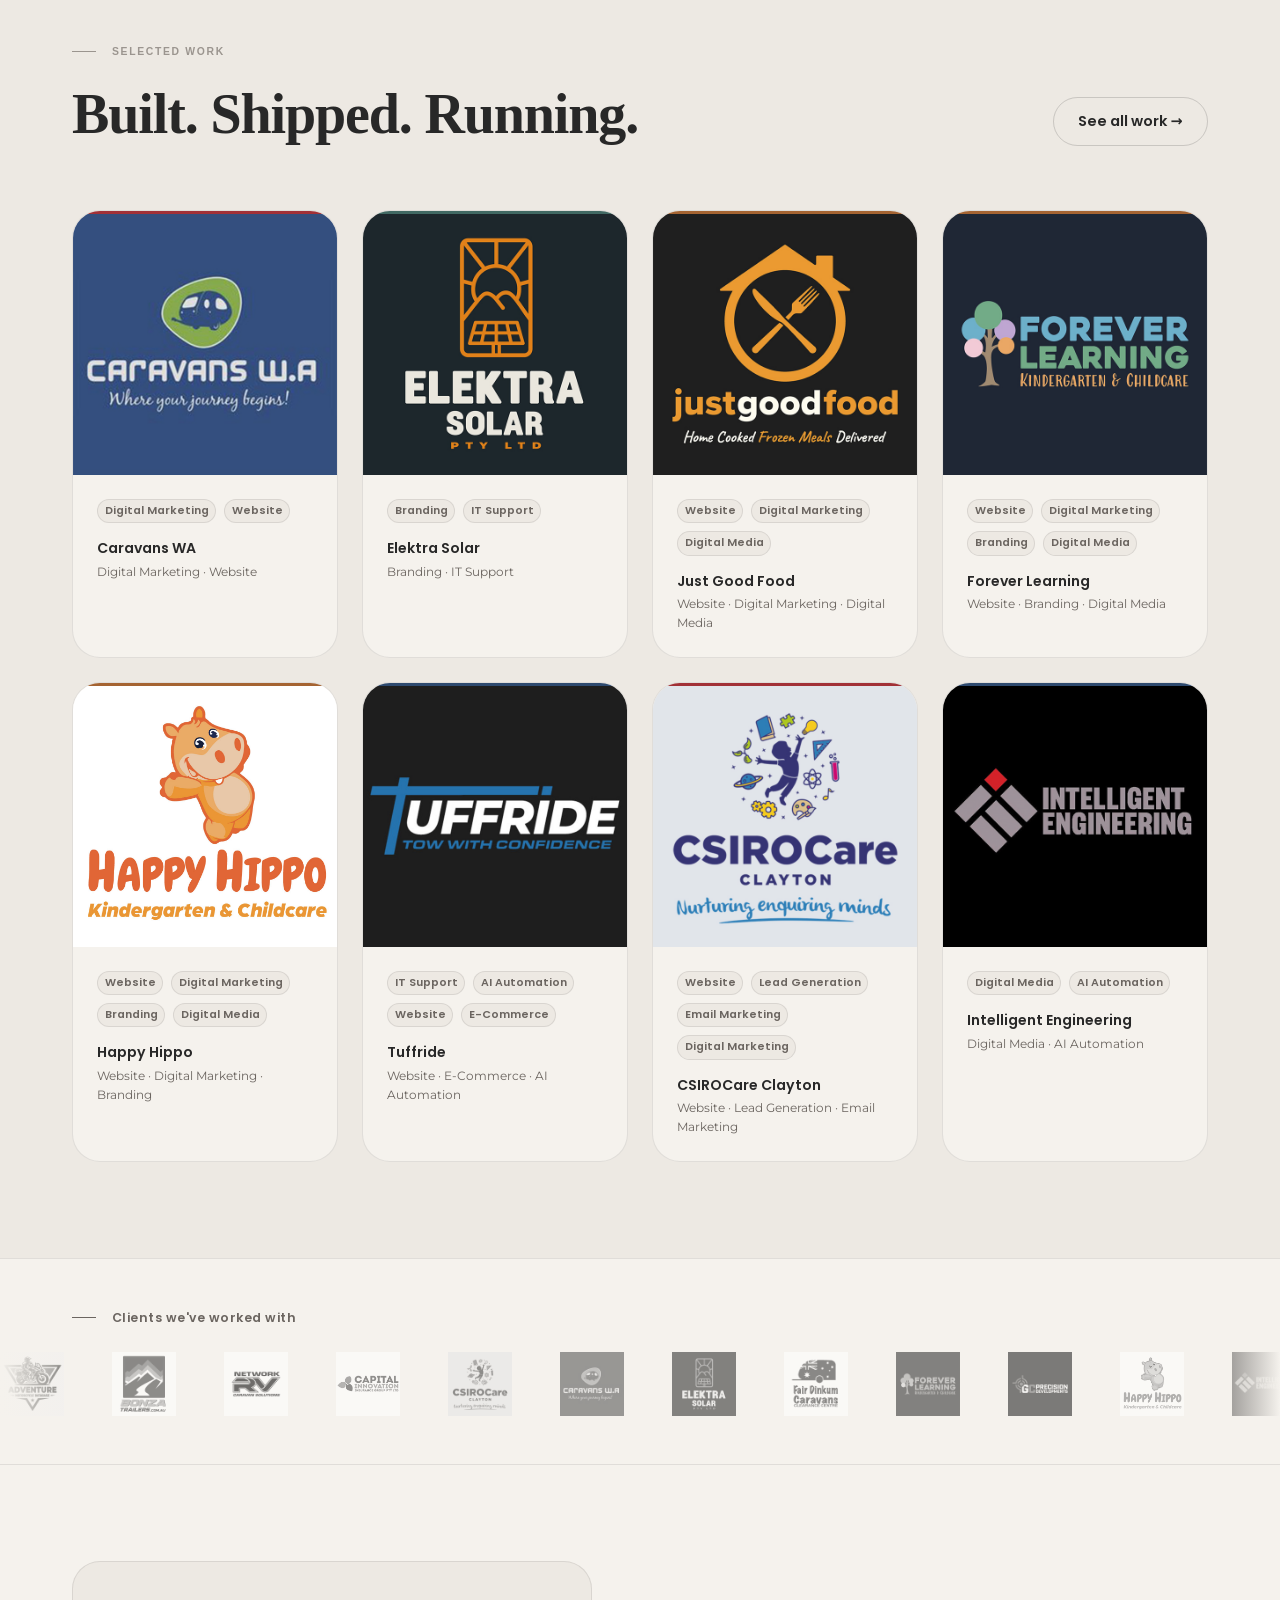
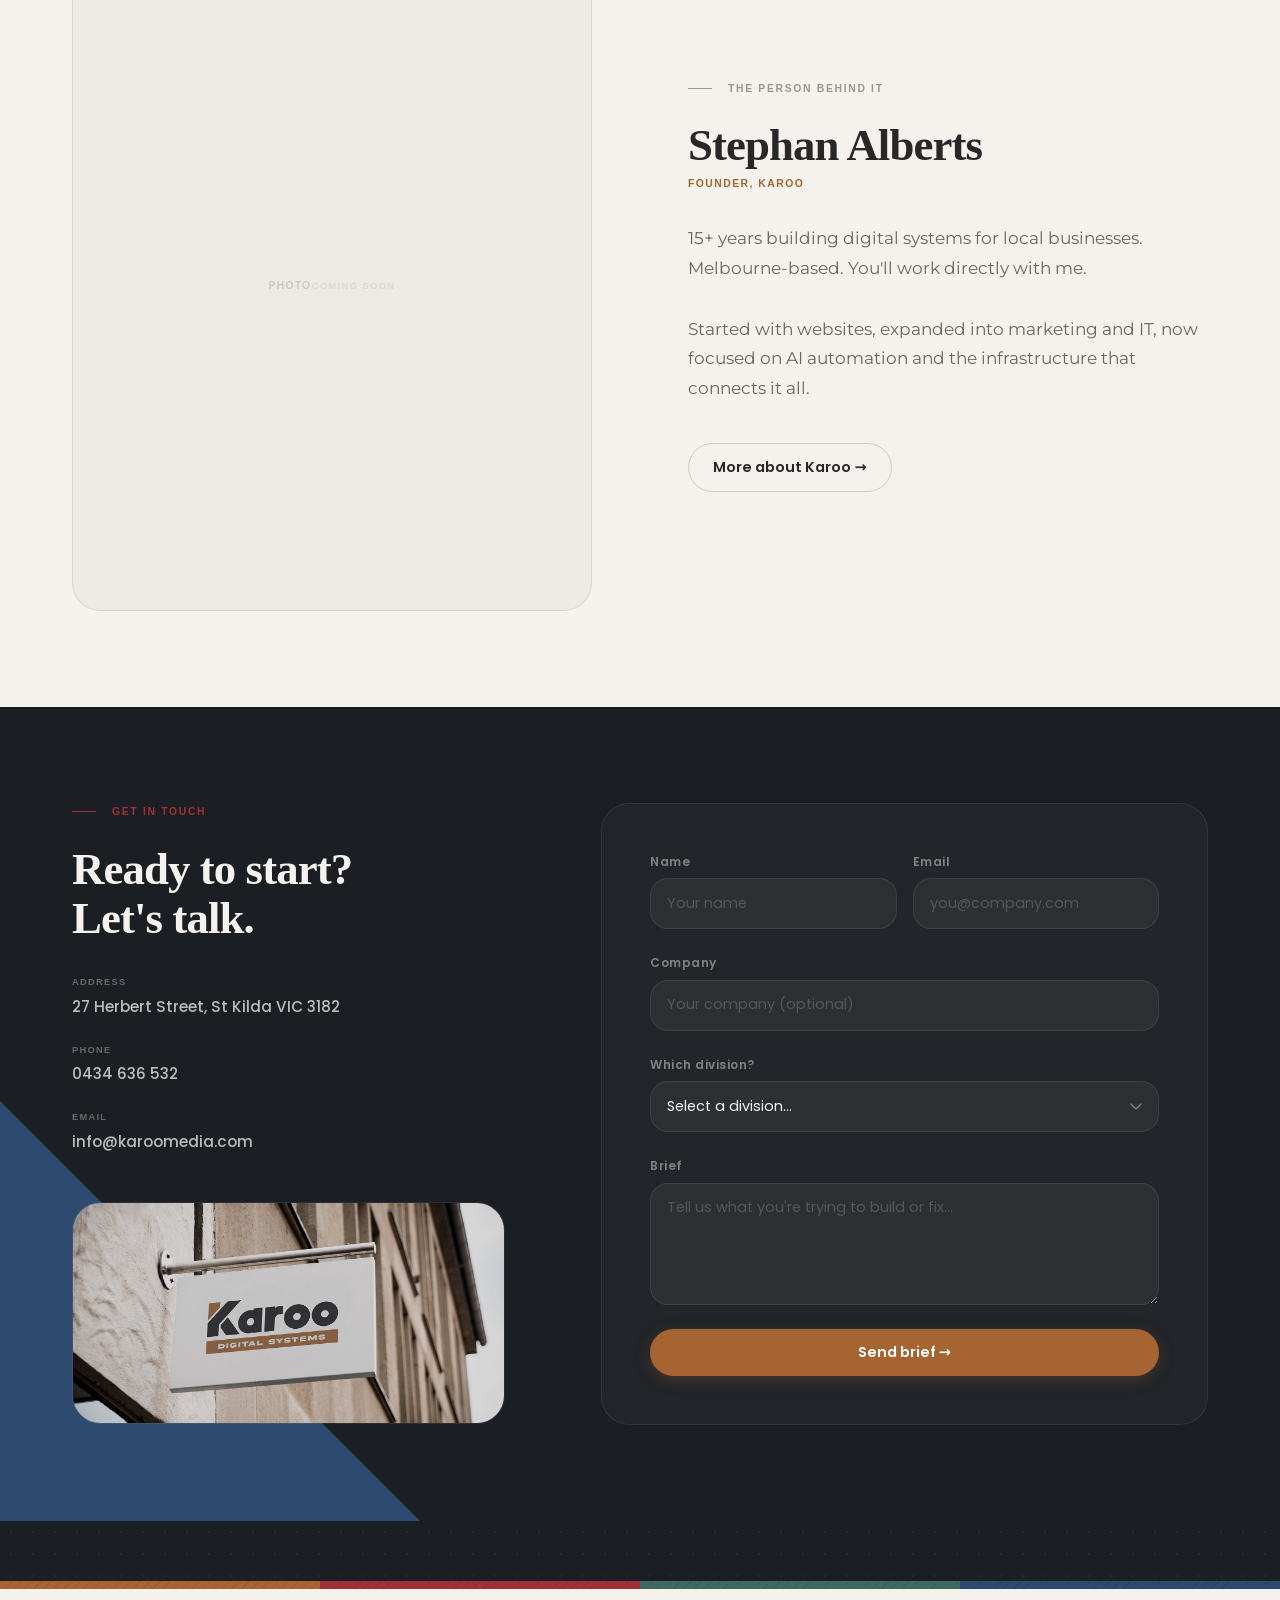
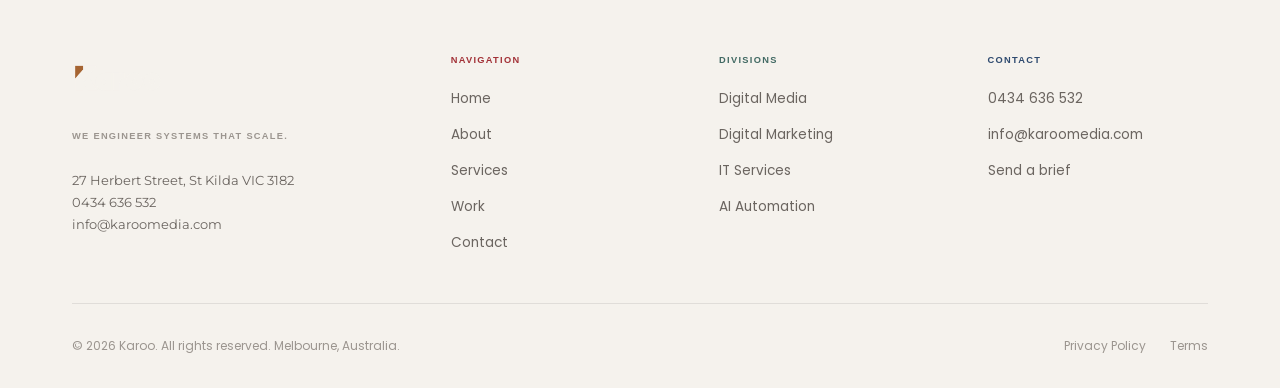
==== commit 08c0eac9: "Add comprehensive Schema.org JSON-LD markup to all HTML pages Replaces basic single-type schema bloc" ====
--- a/index.html
+++ b/index.html
@@ -3,34 +3,154 @@
 <head>
   <meta charset="UTF-8">
   <meta name="viewport" content="width=device-width, initial-scale=1.0">
-  <meta name="robots" content="index, follow">
+  <title>Karoo — We engineer systems that scale. | Melbourne Digital Agency</title>
+  <meta name="description" content="Karoo is a Melbourne digital agency with four specialist divisions: Digital Media, Digital Marketing, IT Services, and AI Automation. We build the web, run the ads, hold the stack, and automate the rest.">
   <meta name="theme-color" content="#1B1E23">
-  <title>Digital Marketing, Websites &amp; AI Automation | Karoo Media Melbourne</title>
-  <meta name="description" content="Karoo Media helps Melbourne businesses get more leads, better websites, and smarter systems. Google Ads, Meta Ads, WordPress builds, IT support, and AI automation — all under one roof.">
-  <link rel="canonical" href="https://karoo.com.au/">
-
-  <!-- Open Graph -->
-  <meta property="og:title" content="Karoo Media — Digital Agency Melbourne">
-  <meta property="og:description" content="Websites, ads, IT, and AI automation for Melbourne businesses. Practical systems. Real results.">
-  <meta property="og:image" content="https://karoo.com.au/images/og/karoo-og-home.jpg">
-  <meta property="og:url" content="https://karoo.com.au/">
-  <meta property="og:type" content="website">
-  <meta property="og:site_name" content="Karoo Media">
-
-  <!-- Twitter Card -->
-  <meta name="twitter:card" content="summary_large_image">
-  <meta name="twitter:title" content="Karoo Media — Digital Agency Melbourne">
-  <meta name="twitter:description" content="Websites, ads, IT, and AI automation for Melbourne businesses.">
-  <meta name="twitter:image" content="https://karoo.com.au/images/og/karoo-og-home.jpg">
-
+
+  <!-- Preconnect for Google Fonts -->
   <link rel="preconnect" href="https://fonts.googleapis.com">
   <link rel="preconnect" href="https://fonts.gstatic.com" crossorigin>
   <link href="https://fonts.googleapis.com/css2?family=Montserrat:ital,wght@0,300;0,400;0,500;0,600;0,700;1,400&family=Poppins:wght@400;500;600;700&display=swap" rel="stylesheet">
 
-  <link rel="preload" href="fonts/RoslindaleVariable-VF[Display]-Testing.ttf" as="font" type="font/ttf" crossorigin>
+  <!-- Critical font preload (add your woff2 files first) -->
+  <!-- <link rel="preload" href="fonts/roslindale/RoslindaleVariable-Display.woff2" as="font" type="font/woff2" crossorigin> -->
 
   <link rel="stylesheet" href="css/global.css">
   <link rel="stylesheet" href="css/components.css">
+
+  <!-- Schema: Organisation + LocalBusiness + WebSite + WebPage -->
+  <script type="application/ld+json">
+  {
+    "@context": "https://schema.org",
+    "@graph": [
+      {
+        "@type": ["Organization", "LocalBusiness"],
+        "@id": "https://karoo.com.au/#organization",
+        "name": "Karoo Digital Systems",
+        "alternateName": ["Karoo Media", "Karoo Media Pty Ltd", "Karoo"],
+        "url": "https://karoo.com.au",
+        "logo": {
+          "@type": "ImageObject",
+          "url": "https://karoo.com.au/images/logos/Karoo.png"
+        },
+        "telephone": "+61434636532",
+        "email": "hello@karoo.com.au",
+        "address": {
+          "@type": "PostalAddress",
+          "streetAddress": "27 Herbert Street",
+          "addressLocality": "St Kilda",
+          "addressRegion": "VIC",
+          "postalCode": "3182",
+          "addressCountry": "AU"
+        },
+        "geo": {
+          "@type": "GeoCoordinates",
+          "latitude": -37.8616,
+          "longitude": 144.9803
+        },
+        "founder": {
+          "@type": "Person",
+          "@id": "https://karoo.com.au/#stephan",
+          "name": "Stephan Alberts",
+          "jobTitle": "Founder & Digital Systems Specialist",
+          "sameAs": "https://au.linkedin.com/in/stephan-alberts-karoomedia"
+        },
+        "foundingDate": "2020",
+        "openingHoursSpecification": [
+          {
+            "@type": "OpeningHoursSpecification",
+            "dayOfWeek": ["Monday", "Tuesday", "Wednesday", "Thursday", "Friday"],
+            "opens": "09:00",
+            "closes": "17:30"
+          }
+        ],
+        "priceRange": "$$",
+        "areaServed": {
+          "@type": "Place",
+          "name": "Melbourne, Victoria, Australia"
+        },
+        "sameAs": [
+          "https://www.linkedin.com/company/74157280",
+          "https://www.facebook.com/karoomedia"
+        ],
+        "knowsAbout": [
+          "AI automation",
+          "n8n workflow automation",
+          "Make.com",
+          "Google Ads",
+          "Meta Ads",
+          "WordPress",
+          "Microsoft 365",
+          "ActiveCampaign",
+          "email triage systems",
+          "custom business portals",
+          "digital marketing",
+          "SEO",
+          "lead generation"
+        ],
+        "hasOfferCatalog": {
+          "@type": "OfferCatalog",
+          "name": "Karoo Digital Services",
+          "itemListElement": [
+            {
+              "@type": "OfferCatalog",
+              "name": "AI Automation",
+              "itemListElement": [
+                {"@type": "Offer", "itemOffered": {"@type": "Service", "name": "AI Email Triage & Routing", "description": "Intelligent email triage and routing powered by n8n, Microsoft Graph, and Claude API"}},
+                {"@type": "Offer", "itemOffered": {"@type": "Service", "name": "Custom Stock & Operations Portals", "description": "Custom business portals built with React and Supabase"}},
+                {"@type": "Offer", "itemOffered": {"@type": "Service", "name": "n8n & Make.com Integrations", "description": "Workflow automations connecting Xero, MYOB, Shopify, Microsoft 365 and more"}},
+                {"@type": "Offer", "itemOffered": {"@type": "Service", "name": "CRM Automation", "description": "ActiveCampaign and HubSpot automation and integration"}},
+                {"@type": "Offer", "itemOffered": {"@type": "Service", "name": "AI Agent Development", "description": "Custom AI agents built with Claude, OpenAI, and Gemini"}},
+                {"@type": "Offer", "itemOffered": {"@type": "Service", "name": "Marketing Reporting Dashboards", "description": "Automated marketing reporting and analytics dashboards"}}
+              ]
+            },
+            {
+              "@type": "OfferCatalog",
+              "name": "Digital Marketing",
+              "itemListElement": [
+                {"@type": "Offer", "itemOffered": {"@type": "Service", "name": "Google Ads Management"}},
+                {"@type": "Offer", "itemOffered": {"@type": "Service", "name": "Meta Ads Management"}},
+                {"@type": "Offer", "itemOffered": {"@type": "Service", "name": "SEO & Email Marketing"}}
+              ]
+            },
+            {
+              "@type": "OfferCatalog",
+              "name": "Websites & Digital Media",
+              "itemListElement": [
+                {"@type": "Offer", "itemOffered": {"@type": "Service", "name": "WordPress Website Development", "description": "WordPress websites built with Kadence and ACF Pro"}},
+                {"@type": "Offer", "itemOffered": {"@type": "Service", "name": "Video Production & Photography"}}
+              ]
+            },
+            {
+              "@type": "OfferCatalog",
+              "name": "IT Services",
+              "itemListElement": [
+                {"@type": "Offer", "itemOffered": {"@type": "Service", "name": "Microsoft 365 Management"}},
+                {"@type": "Offer", "itemOffered": {"@type": "Service", "name": "Cloud Migration & Backup"}}
+              ]
+            }
+          ]
+        }
+      },
+      {
+        "@type": "WebSite",
+        "@id": "https://karoo.com.au/#website",
+        "url": "https://karoo.com.au",
+        "name": "Karoo Digital Systems",
+        "publisher": {"@id": "https://karoo.com.au/#organization"}
+      },
+      {
+        "@type": "WebPage",
+        "@id": "https://karoo.com.au/",
+        "url": "https://karoo.com.au/",
+        "name": "Karoo — We engineer systems that scale. | Melbourne Digital Agency",
+        "description": "Karoo is a Melbourne digital agency with four specialist divisions: Digital Media, Digital Marketing, IT Services, and AI Automation. We build the web, run the ads, hold the stack, and automate the rest.",
+        "isPartOf": {"@id": "https://karoo.com.au/#website"},
+        "about": {"@id": "https://karoo.com.au/#organization"}
+      }
+    ]
+  }
+  </script>
 </head>
 <body>
 
@@ -699,66 +819,12 @@
     <div class="footer__bottom">
       <p class="footer__copy">&copy; 2026 Karoo. All rights reserved. Melbourne, Australia.</p>
       <nav class="footer__legal" aria-label="Legal links">
-        <a href="privacy.html">Privacy Policy</a>
-        <a href="terms.html">Terms of Service</a>
+        <a href="#">Privacy Policy</a>
+        <a href="#">Terms</a>
       </nav>
     </div>
   </div>
 </footer>
-
-<!-- ── Schema: LocalBusiness ──────────────────────────────── -->
-<script type="application/ld+json">
-{
-  "@context": "https://schema.org",
-  "@type": "LocalBusiness",
-  "@id": "https://karoo.com.au/#business",
-  "name": "Karoo Media",
-  "url": "https://karoo.com.au",
-  "logo": "https://karoo.com.au/images/logos/Karoo-LIGHT.png",
-  "image": "https://karoo.com.au/images/logos/Karoo-LIGHT.png",
-  "description": "Melbourne digital agency offering digital marketing, WordPress websites, IT services, and AI automation for small and medium businesses.",
-  "address": {
-    "@type": "PostalAddress",
-    "streetAddress": "27 Herbert Street",
-    "addressLocality": "St Kilda",
-    "addressRegion": "VIC",
-    "postalCode": "3182",
-    "addressCountry": "AU"
-  },
-  "areaServed": {
-    "@type": "State",
-    "name": "Victoria"
-  },
-  "telephone": "0434636532",
-  "email": "info@karoomedia.com",
-  "priceRange": "$$",
-  "knowsAbout": [
-    "Google Ads",
-    "Meta Ads",
-    "WordPress development",
-    "AI automation",
-    "IT services",
-    "n8n automation",
-    "ActiveCampaign",
-    "SEO",
-    "Microsoft 365",
-    "Make automation"
-  ],
-  "hasOfferCatalog": {
-    "@type": "OfferCatalog",
-    "name": "Karoo Media Services",
-    "itemListElement": [
-      { "@type": "Offer", "itemOffered": { "@type": "Service", "name": "Digital Marketing" } },
-      { "@type": "Offer", "itemOffered": { "@type": "Service", "name": "WordPress Website Development" } },
-      { "@type": "Offer", "itemOffered": { "@type": "Service", "name": "IT Services" } },
-      { "@type": "Offer", "itemOffered": { "@type": "Service", "name": "AI Business Automation" } }
-    ]
-  },
-  "sameAs": [
-    "https://www.linkedin.com/company/karoomedia"
-  ]
-}
-</script>
 
 <script src="js/main.js" defer></script>
 </body>
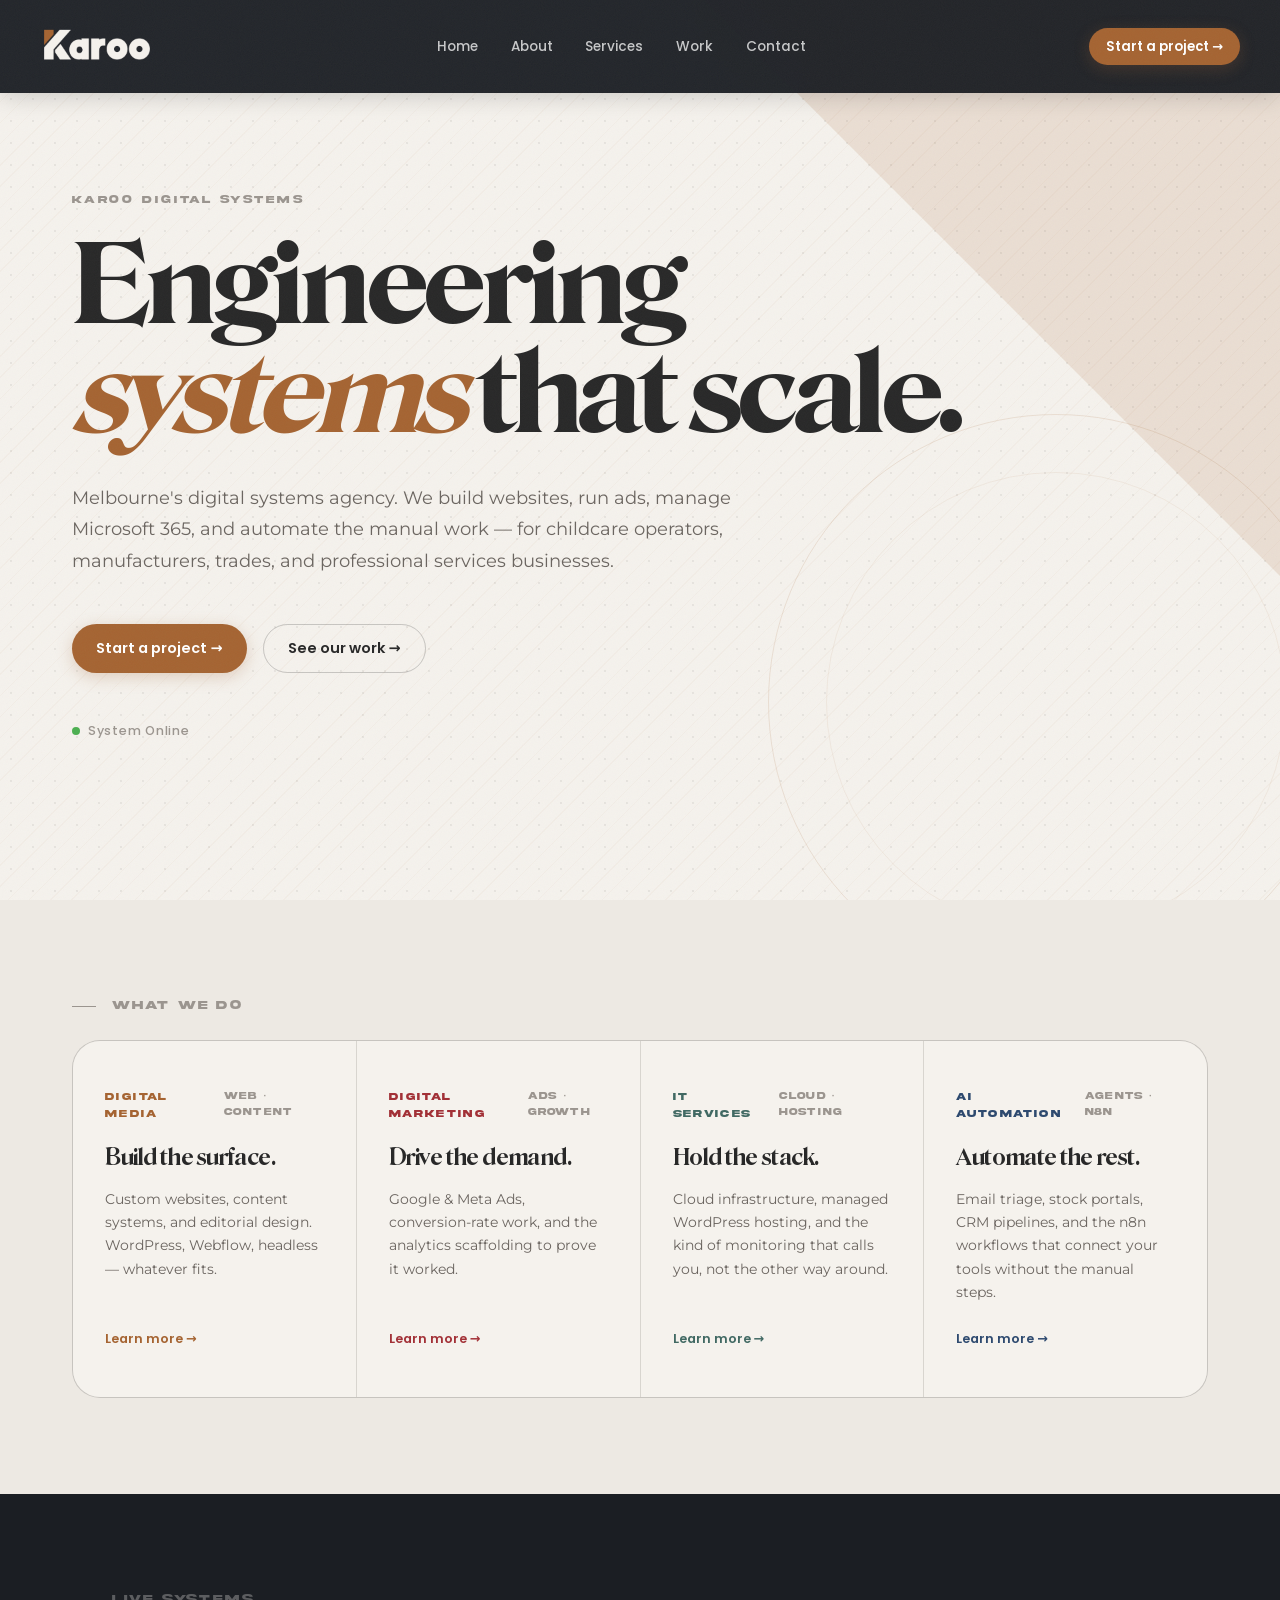
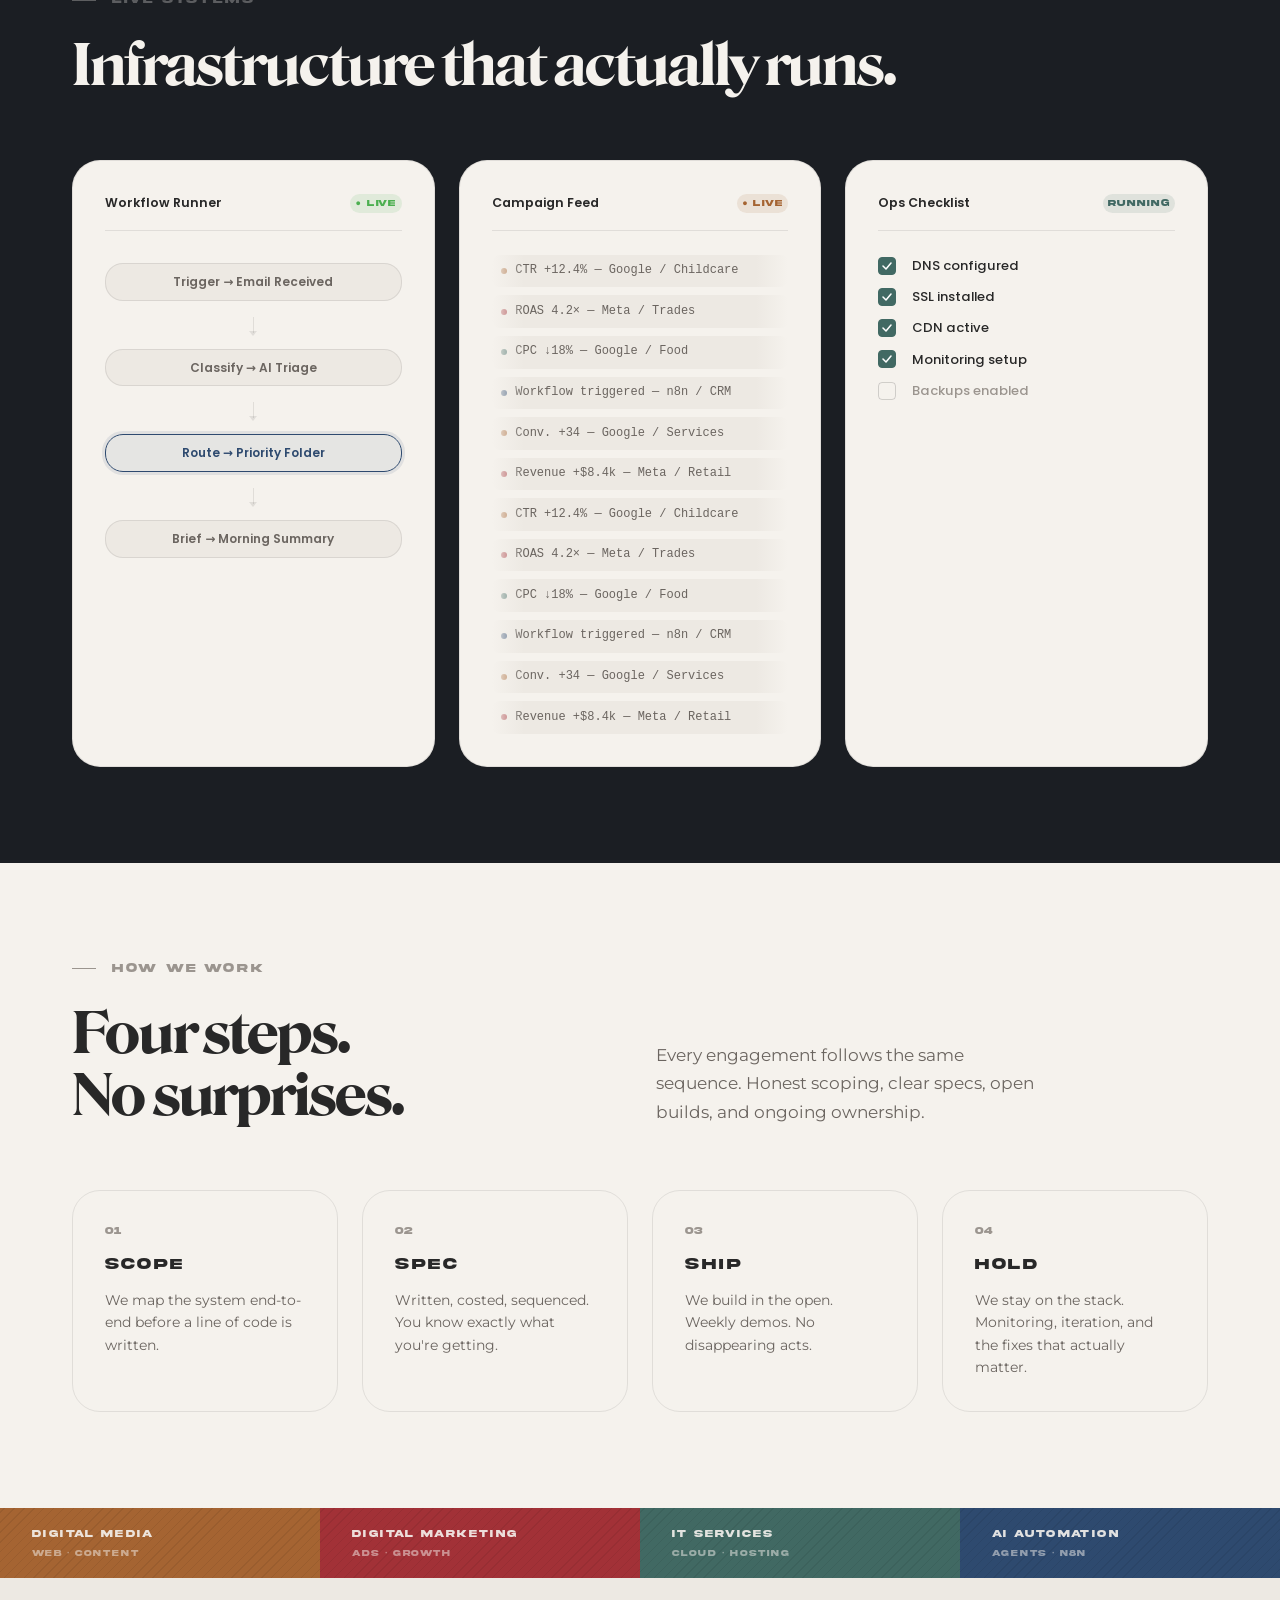
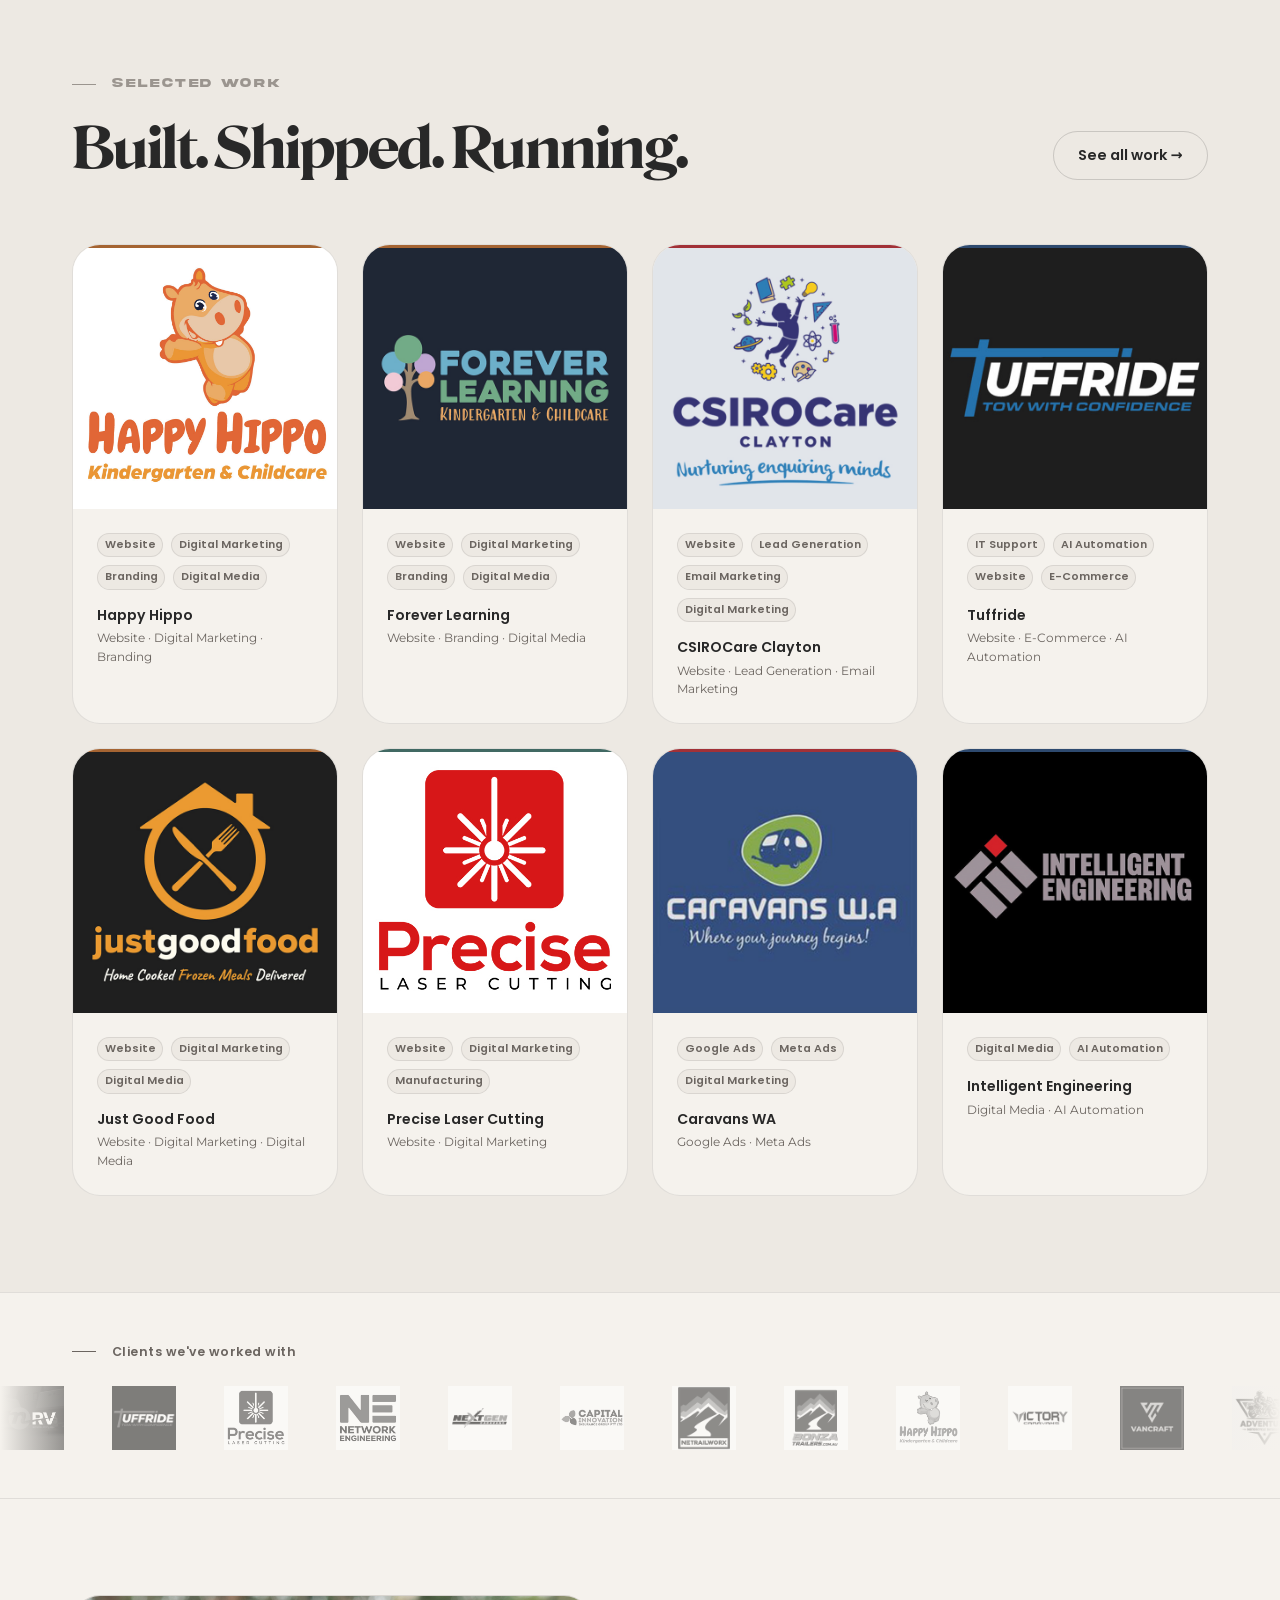
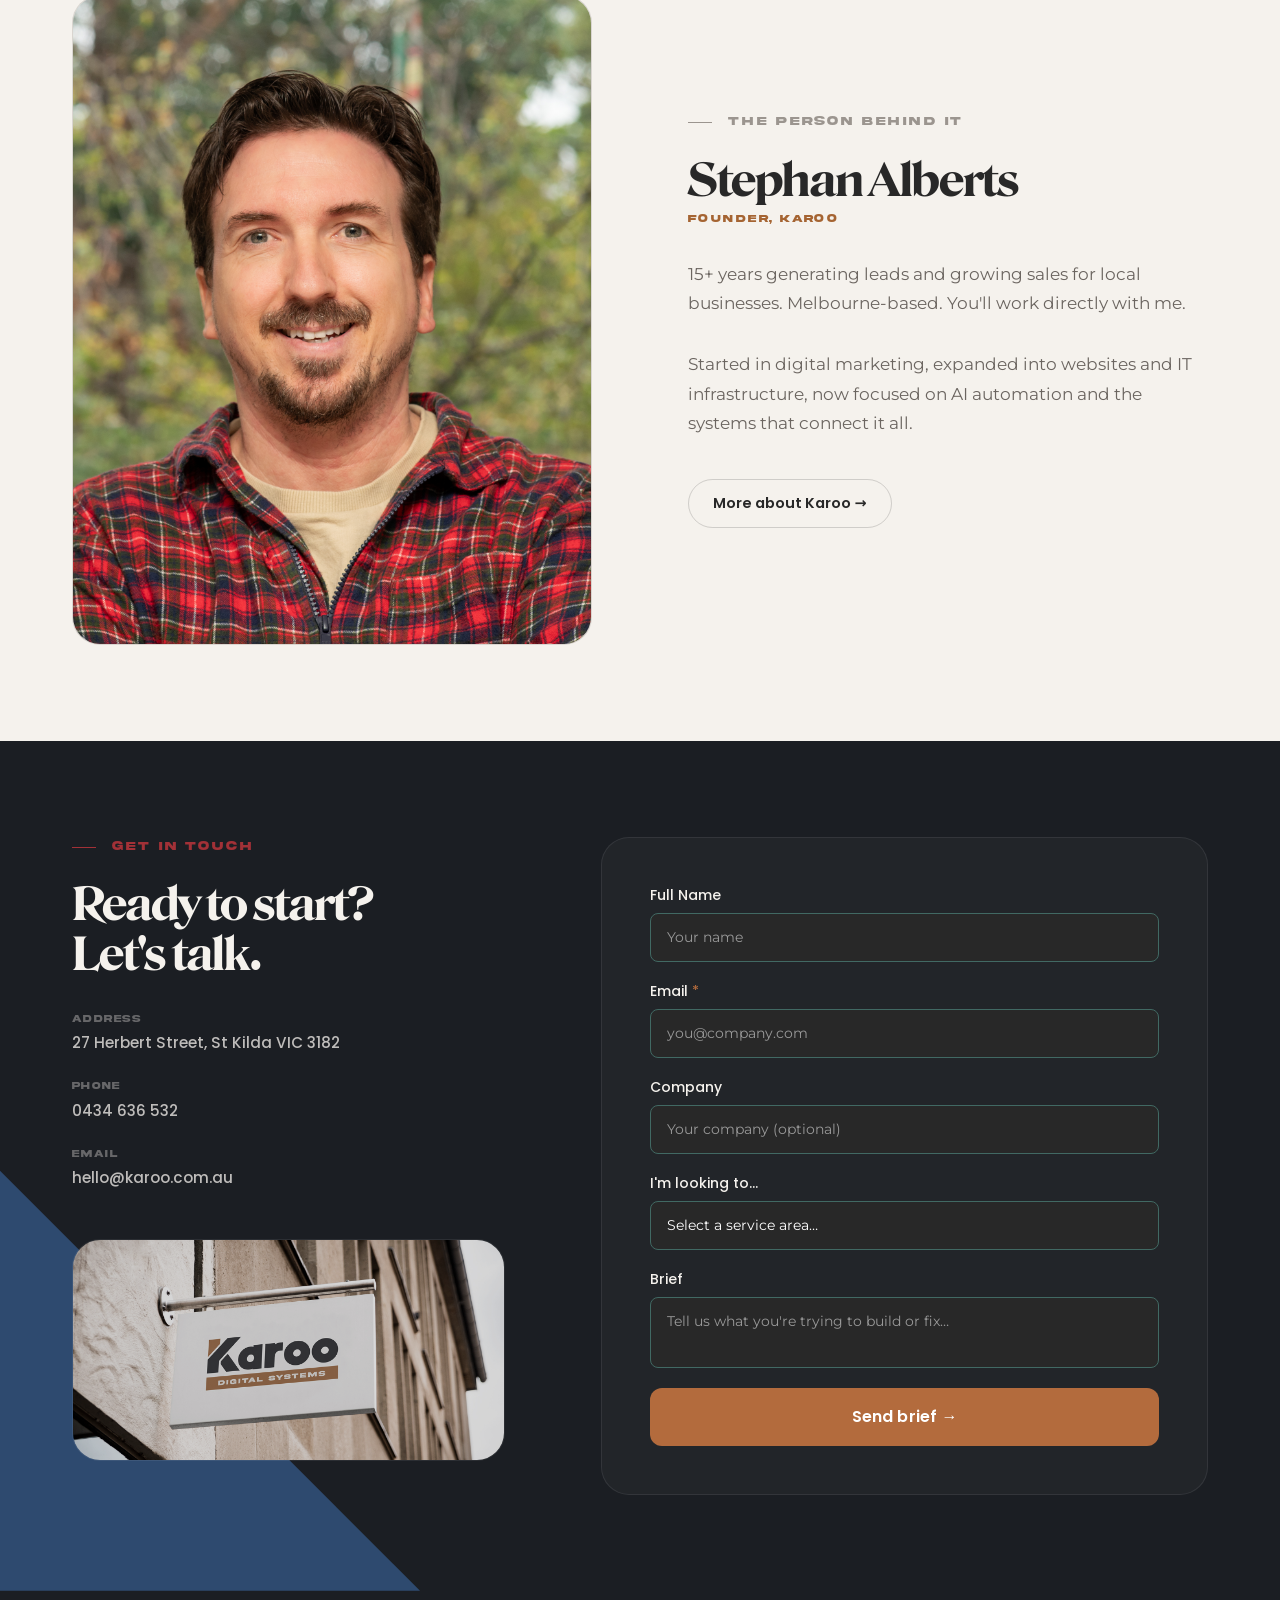
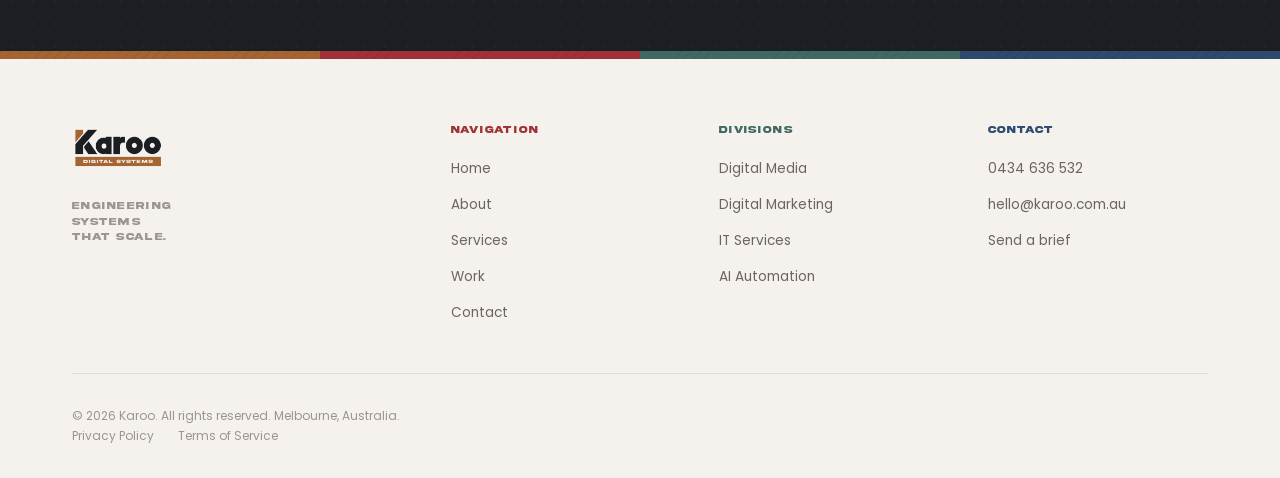
==== commit 060fed31: "Baseline - synced from live SiteGround site 22 June 2026" ====
--- a/index.html
+++ b/index.html
@@ -3,154 +3,52 @@
 <head>
   <meta charset="UTF-8">
   <meta name="viewport" content="width=device-width, initial-scale=1.0">
-  <title>Karoo — We engineer systems that scale. | Melbourne Digital Agency</title>
-  <meta name="description" content="Karoo is a Melbourne digital agency with four specialist divisions: Digital Media, Digital Marketing, IT Services, and AI Automation. We build the web, run the ads, hold the stack, and automate the rest.">
-  <meta name="theme-color" content="#1B1E23">
-
-  <!-- Preconnect for Google Fonts -->
+  <meta name="robots" content="index, follow">
+  <meta name="theme-color" content="#A56432">
+  <title>Digital Marketing, Websites &amp; AI Automation | Karoo Media Melbourne</title>
+  <meta name="description" content="Karoo Media helps Melbourne businesses get more leads, better websites, and smarter systems. Google Ads, Meta Ads, WordPress builds, IT support, and AI automation — all under one roof.">
+  <link rel="canonical" href="https://karoo.com.au/">
+
+  <!-- Open Graph -->
+  <meta property="og:title" content="Karoo Media — Digital Agency Melbourne">
+  <meta property="og:description" content="Websites, ads, IT, and AI automation for Melbourne businesses. Practical systems. Real results.">
+  <meta property="og:image" content="https://karoo.com.au/images/og/karoo-og-home.jpg">
+  <meta property="og:url" content="https://karoo.com.au/">
+  <meta property="og:type" content="website">
+  <meta property="og:site_name" content="Karoo Media">
+
+  <!-- Twitter Card -->
+  <meta name="twitter:card" content="summary_large_image">
+  <meta name="twitter:title" content="Karoo Media — Digital Agency Melbourne">
+  <meta name="twitter:description" content="Websites, ads, IT, and AI automation for Melbourne businesses.">
+  <meta name="twitter:image" content="https://karoo.com.au/images/og/karoo-og-home.jpg">
+
   <link rel="preconnect" href="https://fonts.googleapis.com">
   <link rel="preconnect" href="https://fonts.gstatic.com" crossorigin>
   <link href="https://fonts.googleapis.com/css2?family=Montserrat:ital,wght@0,300;0,400;0,500;0,600;0,700;1,400&family=Poppins:wght@400;500;600;700&display=swap" rel="stylesheet">
 
-  <!-- Critical font preload (add your woff2 files first) -->
-  <!-- <link rel="preload" href="fonts/roslindale/RoslindaleVariable-Display.woff2" as="font" type="font/woff2" crossorigin> -->
+  <link rel="preload" href="fonts/RoslindaleVariable-VF[Display]-Testing.ttf" as="font" type="font/ttf" crossorigin>
+
+  <!-- Favicon -->
+  <link rel="apple-touch-icon" sizes="180x180" href="/apple-touch-icon.png">
+  <link rel="icon" type="image/png" sizes="32x32" href="/favicon-32x32.png">
+  <link rel="icon" type="image/png" sizes="16x16" href="/favicon-16x16.png">
+  <link rel="manifest" href="/site.webmanifest">
 
   <link rel="stylesheet" href="css/global.css">
   <link rel="stylesheet" href="css/components.css">
 
-  <!-- Schema: Organisation + LocalBusiness + WebSite + WebPage -->
-  <script type="application/ld+json">
-  {
-    "@context": "https://schema.org",
-    "@graph": [
-      {
-        "@type": ["Organization", "LocalBusiness"],
-        "@id": "https://karoo.com.au/#organization",
-        "name": "Karoo Digital Systems",
-        "alternateName": ["Karoo Media", "Karoo Media Pty Ltd", "Karoo"],
-        "url": "https://karoo.com.au",
-        "logo": {
-          "@type": "ImageObject",
-          "url": "https://karoo.com.au/images/logos/Karoo.png"
-        },
-        "telephone": "+61434636532",
-        "email": "hello@karoo.com.au",
-        "address": {
-          "@type": "PostalAddress",
-          "streetAddress": "27 Herbert Street",
-          "addressLocality": "St Kilda",
-          "addressRegion": "VIC",
-          "postalCode": "3182",
-          "addressCountry": "AU"
-        },
-        "geo": {
-          "@type": "GeoCoordinates",
-          "latitude": -37.8616,
-          "longitude": 144.9803
-        },
-        "founder": {
-          "@type": "Person",
-          "@id": "https://karoo.com.au/#stephan",
-          "name": "Stephan Alberts",
-          "jobTitle": "Founder & Digital Systems Specialist",
-          "sameAs": "https://au.linkedin.com/in/stephan-alberts-karoomedia"
-        },
-        "foundingDate": "2020",
-        "openingHoursSpecification": [
-          {
-            "@type": "OpeningHoursSpecification",
-            "dayOfWeek": ["Monday", "Tuesday", "Wednesday", "Thursday", "Friday"],
-            "opens": "09:00",
-            "closes": "17:30"
-          }
-        ],
-        "priceRange": "$$",
-        "areaServed": {
-          "@type": "Place",
-          "name": "Melbourne, Victoria, Australia"
-        },
-        "sameAs": [
-          "https://www.linkedin.com/company/74157280",
-          "https://www.facebook.com/karoomedia"
-        ],
-        "knowsAbout": [
-          "AI automation",
-          "n8n workflow automation",
-          "Make.com",
-          "Google Ads",
-          "Meta Ads",
-          "WordPress",
-          "Microsoft 365",
-          "ActiveCampaign",
-          "email triage systems",
-          "custom business portals",
-          "digital marketing",
-          "SEO",
-          "lead generation"
-        ],
-        "hasOfferCatalog": {
-          "@type": "OfferCatalog",
-          "name": "Karoo Digital Services",
-          "itemListElement": [
-            {
-              "@type": "OfferCatalog",
-              "name": "AI Automation",
-              "itemListElement": [
-                {"@type": "Offer", "itemOffered": {"@type": "Service", "name": "AI Email Triage & Routing", "description": "Intelligent email triage and routing powered by n8n, Microsoft Graph, and Claude API"}},
-                {"@type": "Offer", "itemOffered": {"@type": "Service", "name": "Custom Stock & Operations Portals", "description": "Custom business portals built with React and Supabase"}},
-                {"@type": "Offer", "itemOffered": {"@type": "Service", "name": "n8n & Make.com Integrations", "description": "Workflow automations connecting Xero, MYOB, Shopify, Microsoft 365 and more"}},
-                {"@type": "Offer", "itemOffered": {"@type": "Service", "name": "CRM Automation", "description": "ActiveCampaign and HubSpot automation and integration"}},
-                {"@type": "Offer", "itemOffered": {"@type": "Service", "name": "AI Agent Development", "description": "Custom AI agents built with Claude, OpenAI, and Gemini"}},
-                {"@type": "Offer", "itemOffered": {"@type": "Service", "name": "Marketing Reporting Dashboards", "description": "Automated marketing reporting and analytics dashboards"}}
-              ]
-            },
-            {
-              "@type": "OfferCatalog",
-              "name": "Digital Marketing",
-              "itemListElement": [
-                {"@type": "Offer", "itemOffered": {"@type": "Service", "name": "Google Ads Management"}},
-                {"@type": "Offer", "itemOffered": {"@type": "Service", "name": "Meta Ads Management"}},
-                {"@type": "Offer", "itemOffered": {"@type": "Service", "name": "SEO & Email Marketing"}}
-              ]
-            },
-            {
-              "@type": "OfferCatalog",
-              "name": "Websites & Digital Media",
-              "itemListElement": [
-                {"@type": "Offer", "itemOffered": {"@type": "Service", "name": "WordPress Website Development", "description": "WordPress websites built with Kadence and ACF Pro"}},
-                {"@type": "Offer", "itemOffered": {"@type": "Service", "name": "Video Production & Photography"}}
-              ]
-            },
-            {
-              "@type": "OfferCatalog",
-              "name": "IT Services",
-              "itemListElement": [
-                {"@type": "Offer", "itemOffered": {"@type": "Service", "name": "Microsoft 365 Management"}},
-                {"@type": "Offer", "itemOffered": {"@type": "Service", "name": "Cloud Migration & Backup"}}
-              ]
-            }
-          ]
-        }
-      },
-      {
-        "@type": "WebSite",
-        "@id": "https://karoo.com.au/#website",
-        "url": "https://karoo.com.au",
-        "name": "Karoo Digital Systems",
-        "publisher": {"@id": "https://karoo.com.au/#organization"}
-      },
-      {
-        "@type": "WebPage",
-        "@id": "https://karoo.com.au/",
-        "url": "https://karoo.com.au/",
-        "name": "Karoo — We engineer systems that scale. | Melbourne Digital Agency",
-        "description": "Karoo is a Melbourne digital agency with four specialist divisions: Digital Media, Digital Marketing, IT Services, and AI Automation. We build the web, run the ads, hold the stack, and automate the rest.",
-        "isPartOf": {"@id": "https://karoo.com.au/#website"},
-        "about": {"@id": "https://karoo.com.au/#organization"}
-      }
-    ]
-  }
-  </script>
+  <!-- GA4: paste your <script> tag here -->
+
+<!-- Google tag (gtag.js) -->
+<script async src="https://www.googletagmanager.com/gtag/js?id=G-V2R2YN0DMT"></script>
+<script>
+  window.dataLayer = window.dataLayer || [];
+  function gtag(){dataLayer.push(arguments);}
+  gtag('js', new Date());
+
+  gtag('config', 'G-V2R2YN0DMT');
+</script>
 </head>
 <body>
 
@@ -164,13 +62,13 @@
 
     <ul class="navbar__links" role="list">
       <li><a href="/">Home</a></li>
-      <li><a href="about.html">About</a></li>
-      <li><a href="services.html">Services</a></li>
-      <li><a href="work.html">Work</a></li>
-      <li><a href="contact.html">Contact</a></li>
+      <li><a href="/about">About</a></li>
+      <li><a href="/services">Services</a></li>
+      <li><a href="/work">Work</a></li>
+      <li><a href="/contact">Contact</a></li>
     </ul>
 
-    <a href="contact.html" class="btn btn--primary navbar__cta btn--magnetic">Start a project →</a>
+    <a href="/contact" class="btn btn--primary navbar__cta btn--magnetic">Start a project →</a>
 
     <button class="navbar__toggle" aria-label="Toggle navigation" aria-expanded="false">
       <span></span><span></span><span></span>
@@ -179,11 +77,11 @@
 
   <nav class="navbar__mobile-menu" aria-label="Mobile navigation">
     <a href="/">Home</a>
-    <a href="about.html">About</a>
-    <a href="services.html">Services</a>
-    <a href="work.html">Work</a>
-    <a href="contact.html">Contact</a>
-    <a href="contact.html" class="btn btn--primary" style="margin-top:0.5rem; text-align:center; justify-content:center;">Start a project →</a>
+    <a href="/about">About</a>
+    <a href="/services">Services</a>
+    <a href="/work">Work</a>
+    <a href="/contact">Contact</a>
+    <a href="/contact" class="btn btn--primary" style="margin-top:0.5rem; text-align:center; justify-content:center;">Start a project →</a>
   </nav>
 </nav>
 
@@ -191,15 +89,15 @@
 <section class="hero" id="hero">
   <div class="container hero__inner">
     <p class="hero__eyebrow">Karoo Digital Systems</p>
-    <h1 class="hero__heading">We engineer<br><em>systems</em> that scale.</h1>
+    <h1 class="hero__heading">Engineering<br><em>systems</em> that scale.</h1>
     <p class="hero__body">
-      Melbourne's digital systems agency. Four divisions, one team —
-      we build the web, run the ads, hold the stack, and automate
-      the rest for operators who want infrastructure that actually ships.
+      Melbourne's digital systems agency. We build websites, run ads,
+      manage Microsoft 365, and automate the manual work — for childcare
+      operators, manufacturers, trades, and professional services businesses.
     </p>
     <div class="hero__actions">
-      <a href="contact.html" class="btn btn--primary btn--magnetic">Start a project →</a>
-      <a href="work.html"    class="btn btn--secondary btn--magnetic">See our work →</a>
+      <a href="/contact" class="btn btn--primary btn--magnetic">Start a project →</a>
+      <a href="/work"    class="btn btn--secondary btn--magnetic">See our work →</a>
     </div>
     <div class="hero__status">
       <span class="status-dot" aria-hidden="true"></span>
@@ -208,7 +106,7 @@
   </div>
   <div class="hero__accent" aria-hidden="true"></div>
   <div class="hero__corner" aria-hidden="true"></div>
-  <div class="hero__colourbar" aria-hidden="true"><span></span><span></span><span></span><span></span></div>
+  <div class="hero__colourbar" aria-hidden="true"></div>
 </section>
 
 <!-- ── Division Strip ────────────────────────────────────── -->
@@ -228,7 +126,7 @@
           Custom websites, content systems, and editorial design.
           WordPress, Webflow, headless — whatever fits.
         </p>
-        <a href="services.html#digital-media" class="division-card__link">Learn more →</a>
+        <a href="/services#digital-media" class="division-card__link">Learn more →</a>
       </article>
 
       <!-- Digital Marketing -->
@@ -242,7 +140,7 @@
           Google & Meta Ads, conversion-rate work, and the analytics
           scaffolding to prove it worked.
         </p>
-        <a href="services.html#digital-marketing" class="division-card__link">Learn more →</a>
+        <a href="/services#digital-marketing" class="division-card__link">Learn more →</a>
       </article>
 
       <!-- IT Services -->
@@ -256,7 +154,7 @@
           Cloud infrastructure, managed WordPress hosting, and the kind
           of monitoring that calls you, not the other way around.
         </p>
-        <a href="services.html#it-services" class="division-card__link">Learn more →</a>
+        <a href="/services#it-services" class="division-card__link">Learn more →</a>
       </article>
 
       <!-- AI Automation -->
@@ -267,10 +165,10 @@
         </div>
         <h3 class="division-card__tagline">Automate the rest.</h3>
         <p class="division-card__body">
-          n8n workflows, AI agents, and the integrations between your
-          stack and your stack's stack.
+          Email triage, stock portals, CRM pipelines, and the n8n
+          workflows that connect your tools without the manual steps.
         </p>
-        <a href="services.html#ai-automation" class="division-card__link">Learn more →</a>
+        <a href="/services#ai-automation" class="division-card__link">Learn more →</a>
       </article>
 
     </div>
@@ -294,13 +192,13 @@
           <span class="widget__badge widget__badge--live">● Live</span>
         </div>
         <div class="workflow">
-          <div class="workflow__node">Trigger → New Lead</div>
+          <div class="workflow__node">Trigger → Email Received</div>
           <div class="workflow__connector"></div>
-          <div class="workflow__node">Enrich → CRM</div>
+          <div class="workflow__node">Classify → AI Triage</div>
           <div class="workflow__connector"></div>
-          <div class="workflow__node">Notify → Slack</div>
+          <div class="workflow__node">Route → Priority Folder</div>
           <div class="workflow__connector"></div>
-          <div class="workflow__node">Email → ActiveCampaign</div>
+          <div class="workflow__node">Brief → Morning Summary</div>
         </div>
       </div>
 
@@ -450,7 +348,7 @@
         <p class="section-label" id="proof-heading">Selected work</p>
         <h2>Built. Shipped. Running.</h2>
       </div>
-      <a href="work.html" class="btn btn--secondary btn--magnetic">See all work →</a>
+      <a href="/work" class="btn btn--secondary btn--magnetic">See all work →</a>
     </div>
 
     <div class="proof__grid">
@@ -458,7 +356,7 @@
       <article class="project-card reveal">
         <div class="project-card__thumb project-card__thumb--orange">
           <div class="project-card__thumb-inner">
-            <img src="images/client-logos/HappyHippo-Square-large.jpg" alt="Happy Hippo" loading="lazy">
+            <img src="images/client-logos/Happy_Hippo_Kindergarten_Childcare.jpg" alt="Happy Hippo" loading="lazy">
           </div>
         </div>
         <div class="project-card__body">
@@ -476,7 +374,7 @@
       <article class="project-card reveal reveal--delay-1">
         <div class="project-card__thumb project-card__thumb--orange">
           <div class="project-card__thumb-inner">
-            <img src="images/client-logos/ForeverLearning.jpg" alt="Forever Learning" loading="lazy">
+            <img src="images/client-logos/Forever_Learning_Kindergarten_Childcare.jpg" alt="Forever Learning" loading="lazy">
           </div>
         </div>
         <div class="project-card__body">
@@ -494,7 +392,7 @@
       <article class="project-card reveal reveal--delay-2">
         <div class="project-card__thumb project-card__thumb--red">
           <div class="project-card__thumb-inner">
-            <img src="images/client-logos/CSIRO-Care.jpg" alt="CSIROCare Clayton" loading="lazy">
+            <img src="images/client-logos/CSIRO_Care.jpg" alt="CSIROCare Clayton" loading="lazy">
           </div>
         </div>
         <div class="project-card__body">
@@ -510,18 +408,19 @@
       </article>
 
       <article class="project-card reveal reveal--delay-3">
-        <div class="project-card__thumb project-card__thumb--green">
+        <div class="project-card__thumb project-card__thumb--red">
           <div class="project-card__thumb-inner">
-            <img src="images/client-logos/Elektra-Solar.jpg" alt="Elektra Solar" loading="lazy">
+            <img src="images/client-logos/Caravans_WA.jpg" alt="Caravans WA" loading="lazy">
           </div>
         </div>
         <div class="project-card__body">
           <div class="project-card__tags">
-            <span class="tag">Branding</span>
-            <span class="tag">IT Support</span>
-          </div>
-          <p class="project-card__title">Elektra Solar</p>
-          <p class="project-card__outcome">Branding · IT Support</p>
+            <span class="tag">Google Ads</span>
+            <span class="tag">Meta Ads</span>
+            <span class="tag">Digital Marketing</span>
+          </div>
+          <p class="project-card__title">Caravans WA</p>
+          <p class="project-card__outcome">Google Ads · Meta Ads</p>
         </div>
       </article>
 
@@ -544,25 +443,26 @@
       </article>
 
       <article class="project-card reveal reveal--delay-1">
-        <div class="project-card__thumb project-card__thumb--red">
+        <div class="project-card__thumb project-card__thumb--green">
           <div class="project-card__thumb-inner">
-            <img src="images/client-logos/CWA.jpg" alt="Caravans WA" loading="lazy">
+            <img src="images/client-logos/Precise_Laser_Cutting.jpg" alt="Precise Laser Cutting" loading="lazy">
           </div>
         </div>
         <div class="project-card__body">
           <div class="project-card__tags">
+            <span class="tag">Website</span>
             <span class="tag">Digital Marketing</span>
-            <span class="tag">Website</span>
-          </div>
-          <p class="project-card__title">Caravans WA</p>
-          <p class="project-card__outcome">Digital Marketing · Website</p>
+            <span class="tag">Manufacturing</span>
+          </div>
+          <p class="project-card__title">Precise Laser Cutting</p>
+          <p class="project-card__outcome">Website · Digital Marketing</p>
         </div>
       </article>
 
       <article class="project-card reveal reveal--delay-2">
         <div class="project-card__thumb project-card__thumb--orange">
           <div class="project-card__thumb-inner">
-            <img src="images/client-logos/JGF-Big-Square.jpg" alt="Just Good Food" loading="lazy">
+            <img src="images/client-logos/Just_Good_Food.jpg" alt="Just Good Food" loading="lazy">
           </div>
         </div>
         <div class="project-card__body">
@@ -579,7 +479,7 @@
       <article class="project-card reveal reveal--delay-1">
         <div class="project-card__thumb project-card__thumb--blue">
           <div class="project-card__thumb-inner">
-            <img src="images/client-logos/Intelligent-Engineering.jpg" alt="Intelligent Engineering" loading="lazy">
+            <img src="images/client-logos/Intelligent_Engineering.jpg" alt="Intelligent Engineering" loading="lazy">
           </div>
         </div>
         <div class="project-card__body">
@@ -603,55 +503,31 @@
   </div>
   <div class="client-strip__track-wrap">
     <div class="client-strip__track">
-      <img src="images/client-logos/ADVMD.jpg" alt="ADVMD" class="client-strip__logo">
-      <img src="images/client-logos/Bonza-Trailers.jpg" alt="Bonza Trailers" class="client-strip__logo">
-      <img src="images/client-logos/CaravanSolutions.jpg" alt="Caravan Solutions" class="client-strip__logo">
-      <img src="images/client-logos/CIIG.jpg" alt="CIIG" class="client-strip__logo">
-      <img src="images/client-logos/CSIRO-Care.jpg" alt="CSIROCare Clayton" class="client-strip__logo">
-      <img src="images/client-logos/CWA.jpg" alt="Caravans WA" class="client-strip__logo">
-      <img src="images/client-logos/Elektra-Solar.jpg" alt="Elektra Solar" class="client-strip__logo">
-      <img src="images/client-logos/FairDinkumCaravans.png" alt="Fair Dinkum Caravans" class="client-strip__logo">
-      <img src="images/client-logos/ForeverLearning.jpg" alt="Forever Learning" class="client-strip__logo">
-      <img src="images/client-logos/GCPD.jpg" alt="GCPD" class="client-strip__logo">
-      <img src="images/client-logos/HappyHippo-Square-large.jpg" alt="Happy Hippo" class="client-strip__logo">
-      <img src="images/client-logos/Intelligent-Engineering.jpg" alt="Intelligent Engineering" class="client-strip__logo">
-      <img src="images/client-logos/JGF-Big-Square.jpg" alt="Just Good Food" class="client-strip__logo">
-      <img src="images/client-logos/LOGO500px.png" alt="Client" class="client-strip__logo">
-      <img src="images/client-logos/NE.jpg" alt="NE" class="client-strip__logo">
-      <img src="images/client-logos/NETrailworx.jpg" alt="NE Trailworx" class="client-strip__logo">
-      <img src="images/client-logos/nextgen.jpg" alt="Nextgen" class="client-strip__logo">
-      <img src="images/client-logos/nRV.png" alt="nRV" class="client-strip__logo">
-      <img src="images/client-logos/NurseEmily.png" alt="Nurse Emily" class="client-strip__logo">
-      <img src="images/client-logos/PreciseLogo-Square2.jpg" alt="Precise Laser Cutting" class="client-strip__logo">
-      <img src="images/client-logos/St-Nich.jpg" alt="St Nich" class="client-strip__logo">
-      <img src="images/client-logos/TEKO-adventure-500px.jpg" alt="TEKO Adventure" class="client-strip__logo">
-      <img src="images/client-logos/Tuffride.jpg" alt="Tuffride" class="client-strip__logo">
-      <img src="images/client-logos/Vancraft.jpg" alt="Vancraft" class="client-strip__logo">
-      <!-- Duplicate for seamless loop -->
-      <img src="images/client-logos/ADVMD.jpg" alt="" aria-hidden="true" class="client-strip__logo">
-      <img src="images/client-logos/Bonza-Trailers.jpg" alt="" aria-hidden="true" class="client-strip__logo">
-      <img src="images/client-logos/CaravanSolutions.jpg" alt="" aria-hidden="true" class="client-strip__logo">
-      <img src="images/client-logos/CIIG.jpg" alt="" aria-hidden="true" class="client-strip__logo">
-      <img src="images/client-logos/CSIRO-Care.jpg" alt="" aria-hidden="true" class="client-strip__logo">
-      <img src="images/client-logos/CWA.jpg" alt="" aria-hidden="true" class="client-strip__logo">
-      <img src="images/client-logos/Elektra-Solar.jpg" alt="" aria-hidden="true" class="client-strip__logo">
-      <img src="images/client-logos/FairDinkumCaravans.png" alt="" aria-hidden="true" class="client-strip__logo">
-      <img src="images/client-logos/ForeverLearning.jpg" alt="" aria-hidden="true" class="client-strip__logo">
-      <img src="images/client-logos/GCPD.jpg" alt="" aria-hidden="true" class="client-strip__logo">
-      <img src="images/client-logos/HappyHippo-Square-large.jpg" alt="" aria-hidden="true" class="client-strip__logo">
-      <img src="images/client-logos/Intelligent-Engineering.jpg" alt="" aria-hidden="true" class="client-strip__logo">
-      <img src="images/client-logos/JGF-Big-Square.jpg" alt="" aria-hidden="true" class="client-strip__logo">
-      <img src="images/client-logos/LOGO500px.png" alt="" aria-hidden="true" class="client-strip__logo">
-      <img src="images/client-logos/NE.jpg" alt="" aria-hidden="true" class="client-strip__logo">
-      <img src="images/client-logos/NETrailworx.jpg" alt="" aria-hidden="true" class="client-strip__logo">
-      <img src="images/client-logos/nextgen.jpg" alt="" aria-hidden="true" class="client-strip__logo">
-      <img src="images/client-logos/nRV.png" alt="" aria-hidden="true" class="client-strip__logo">
-      <img src="images/client-logos/NurseEmily.png" alt="" aria-hidden="true" class="client-strip__logo">
-      <img src="images/client-logos/PreciseLogo-Square2.jpg" alt="" aria-hidden="true" class="client-strip__logo">
-      <img src="images/client-logos/St-Nich.jpg" alt="" aria-hidden="true" class="client-strip__logo">
-      <img src="images/client-logos/TEKO-adventure-500px.jpg" alt="" aria-hidden="true" class="client-strip__logo">
-      <img src="images/client-logos/Tuffride.jpg" alt="" aria-hidden="true" class="client-strip__logo">
-      <img src="images/client-logos/Vancraft.jpg" alt="" aria-hidden="true" class="client-strip__logo">
+      <img src="images/client-logos/Adventure_Motorcycle_Database.jpg" alt="Adventure Motorcycle Database" loading="lazy" class="client-strip__logo">
+      <img src="images/client-logos/Bonza_Trailers.jpg" alt="Bonza Trailers" loading="lazy" class="client-strip__logo">
+      <img src="images/client-logos/Caravans_WA.jpg" alt="Caravans WA" loading="lazy" class="client-strip__logo">
+      <img src="images/client-logos/CaravanSolutions.jpg" alt="Caravan Solutions" loading="lazy" class="client-strip__logo">
+      <img src="images/client-logos/CIIG.jpg" alt="CIIG" loading="lazy" class="client-strip__logo">
+      <img src="images/client-logos/CSIRO_Care.jpg" alt="CSIRO Care" loading="lazy" class="client-strip__logo">
+      <img src="images/client-logos/Elektra_Solar.jpg" alt="Elektra Solar" loading="lazy" class="client-strip__logo">
+      <img src="images/client-logos/FairDinkum_Caravans.png" alt="Fair Dinkum Caravans" loading="lazy" class="client-strip__logo">
+      <img src="images/client-logos/Forever_Learning_Kindergarten_Childcare.jpg" alt="Forever Learning Kindergarten &amp; Childcare" loading="lazy" class="client-strip__logo">
+      <img src="images/client-logos/GCPD.jpg" alt="GC Precision Developments" loading="lazy" class="client-strip__logo">
+      <img src="images/client-logos/Happy_Hippo_Kindergarten_Childcare.jpg" alt="Happy Hippo Kindergarten &amp; Childcare" loading="lazy" class="client-strip__logo">
+      <img src="images/client-logos/Holy_Trinity_St_Nicholas.jpg" alt="Holy Trinity St Nicholas" loading="lazy" class="client-strip__logo">
+      <img src="images/client-logos/Intelligent_Engineering.jpg" alt="Intelligent Engineering" loading="lazy" class="client-strip__logo">
+      <img src="images/client-logos/Just_Good_Food.jpg" alt="Just Good Food" loading="lazy" class="client-strip__logo">
+      <img src="images/client-logos/NE_Trailworx.jpg" alt="NE Trailworx" loading="lazy" class="client-strip__logo">
+      <img src="images/client-logos/Network_Engineering.jpg" alt="Network Engineering" loading="lazy" class="client-strip__logo">
+      <img src="images/client-logos/NextGen_Caravans.jpg" alt="NextGen Caravans" loading="lazy" class="client-strip__logo">
+      <img src="images/client-logos/nRV.png" alt="nRV" loading="lazy" class="client-strip__logo">
+      <img src="images/client-logos/Nurse_Emily.png" alt="Nurse Emily" loading="lazy" class="client-strip__logo">
+      <img src="images/client-logos/OFFROAD-ICE.png" alt="Offroad Ice" loading="lazy" class="client-strip__logo">
+      <img src="images/client-logos/Precise_Laser_Cutting.jpg" alt="Precise Laser Cutting" loading="lazy" class="client-strip__logo">
+      <img src="images/client-logos/TEKO_Adventure.jpg" alt="TEKO Adventure" loading="lazy" class="client-strip__logo">
+      <img src="images/client-logos/Tuffride.jpg" alt="Tuffride" loading="lazy" class="client-strip__logo">
+      <img src="images/client-logos/Vancraft.jpg" alt="Vancraft" loading="lazy" class="client-strip__logo">
+      <img src="images/client-logos/Victory_Caravans.jpg" alt="Victory Caravans" loading="lazy" class="client-strip__logo">
     </div>
   </div>
 </section>
@@ -661,28 +537,27 @@
   <div class="container">
     <div class="bio__inner">
       <div class="bio__photo">
-        <!-- Replace with Stephan headshot: images/stephan-alberts.webp -->
-        <div class="bio__photo-placeholder">Photo<br><span style="font-size:0.6rem;opacity:0.5;">coming soon</span></div>
+        <img src="images/StephanAlberts.jpg" alt="Stephan Alberts, Founder of Karoo" loading="lazy">
       </div>
       <div class="bio__content reveal">
         <p class="section-label">The person behind it</p>
         <h2 class="bio__name" id="bio-heading">Stephan Alberts</h2>
         <p class="bio__role">Founder, Karoo</p>
         <p class="bio__text">
-          15+ years building digital systems for local businesses.
+          15+ years generating leads and growing sales for local businesses.
           Melbourne-based. You'll work directly with me.
         </p>
         <p class="bio__text">
-          Started with websites, expanded into marketing and IT, now
-          focused on AI automation and the infrastructure that connects it all.
+          Started in digital marketing, expanded into websites and IT infrastructure,
+          now focused on AI automation and the systems that connect it all.
         </p>
-        <a href="about.html" class="btn btn--secondary btn--magnetic bio__cta">More about Karoo →</a>
+        <a href="/about" class="btn btn--secondary btn--magnetic bio__cta">More about Karoo →</a>
       </div>
     </div>
 
     <!-- Signage / office image — rename your file to: images/signage.jpg -->
     <div class="bio__signage reveal">
-      <img src="images/signage.jpg" alt="Karoo — St Kilda, Melbourne" loading="lazy"
+      <img src="images/stephan-signage.jpg" alt="Karoo — St Kilda, Melbourne" loading="lazy"
            onerror="this.parentElement.style.display='none'">
     </div>
 
@@ -711,7 +586,7 @@
           <div class="contact-info__item">
             <span class="contact-info__item-label">Email</span>
             <span class="contact-info__item-value">
-              <a href="mailto:info@karoomedia.com">info@karoomedia.com</a>
+              <a href="mailto:hello@karoo.com.au">hello@karoo.com.au</a>
             </span>
           </div>
         </div>
@@ -724,40 +599,542 @@
       </div>
 
       <div class="contact-form reveal reveal--delay-1">
-        <form class="js-contact-form" novalidate>
-          <div class="form-row">
-            <div class="form-group">
-              <label for="h-name">Name</label>
-              <input type="text" id="h-name" name="name" placeholder="Your name" required>
+
+        <!-- ActiveCampaign form #111 (homepage) — default AC styles first, then dark overrides -->
+        <style>
+        #_form_111_{font-size:14px;line-height:1.6;font-family:arial, helvetica, sans-serif;margin:0;box-shadow:none}._form_hide{display:none;visibility:hidden}._form_show{display:block;visibility:visible}#_form_111_._form-top{top:0}#_form_111_._form-bottom{bottom:0}#_form_111_._form-left{left:0}#_form_111_._form-right{right:0}#_form_111_ input[type="text"],#_form_111_ input[type="tel"],#_form_111_ input[type="date"],#_form_111_ textarea{padding:8px;height:auto;border:#979797 1px solid;border-radius:4px;color:#000 !important;font-size:14px;-webkit-box-sizing:border-box;-moz-box-sizing:border-box;box-sizing:border-box}#_form_111_ textarea{resize:none}#_form_111_ input::placeholder{color:#142341}#_form_111_ ._submit{cursor:pointer;font-family:arial, sans-serif;font-size:14px;text-align:center;background:#004cff !important;border:0 !important;-moz-border-radius:4px !important;-webkit-border-radius:4px !important;border-radius:4px !important;color:#ffffff !important;padding:10px !important}#_form_111_ ._submit:disabled{cursor:not-allowed;opacity:0.4}#_form_111_ ._submit.processing{position:relative}#_form_111_ ._submit.processing::before{content:"";width:1em;height:1em;position:absolute;z-index:1;top:50%;left:50%;border:double 3px transparent;border-radius:50%;background-image:linear-gradient(#004cff, #004cff), conic-gradient(#004cff, #ffffff);background-origin:border-box;background-clip:content-box, border-box;animation:1200ms ease 0s infinite normal none running _spin}#_form_111_ ._submit.processing::after{content:"";position:absolute;top:0;bottom:0;left:0;right:0}@keyframes _spin{0%{transform:translate(-50%, -50%) rotate(90deg)}100%{transform:translate(-50%, -50%) rotate(450deg)}}#_form_111_ ._close-icon{cursor:pointer;background-image:url("https://d226aj4ao1t61q.cloudfront.net/esfkyjh1u_forms-close-dark.png");background-repeat:no-repeat;background-size:14.2px 14.2px;position:absolute;display:block;top:11px;right:9px;overflow:hidden;width:16.2px;height:16.2px}#_form_111_ ._close-icon:before{position:relative}#_form_111_ ._form-body{font-family:sans-serif;font-size:14px;font-weight:400;color:black;margin-bottom:30px}#_form_111_ ._form-image-left{width:150px;float:left}#_form_111_ ._form-content-right{margin-left:164px}#_form_111_ ._form-branding{color:#fff;font-size:10px;clear:both;text-align:left;margin-top:30px;font-weight:100}#_form_111_ ._form-branding ._logo{display:block;width:130px;height:14px;margin-top:6px;background-image:url("https://d226aj4ao1t61q.cloudfront.net/hh9ujqgv5_aclogo_li.png");background-size:130px auto;background-repeat:no-repeat}#_form_111_ .form-sr-only{position:absolute;width:1px;height:1px;padding:0;margin:-1px;overflow:hidden;clip:rect(0, 0, 0, 0);border:0}#_form_111_ ._form-label,#_form_111_ ._form_element ._form-label{font-weight:bold;margin-bottom:5px;display:block}#_form_111_._dark ._form-branding{color:#333}#_form_111_._dark ._form-branding ._logo{background-image:url("https://d226aj4ao1t61q.cloudfront.net/jftq2c8s_aclogo_dk.png")}#_form_111_ ._form_element{position:relative;margin-bottom:10px;max-width:100%}#_form_111_ ._form_element *{font-size:14px}#_form_111_ ._form_element._clear{clear:both;width:100%;float:none}#_form_111_ ._form_element._clear:after{clear:left}#_form_111_ ._form_element :is(textarea, select, input[type="text"], input[type="date"], input[type="phone"], input[type="email"]),#_form_111_ ._form-element :is(textarea, select, input[type="text"], input[type="date"], input[type="phone"], input[type="email"]){background:white;color:#142341 !important;border-top:1px solid #cccccc;border-left:1px solid #cccccc;border-right:1px solid #cccccc;border-bottom:1px solid #cccccc;border-radius:0px}#_form_111_ ._form_element input[type="text"],#_form_111_ ._form_element input[type="date"],#_form_111_ ._form_element select,#_form_111_ ._form_element textarea:not(.g-recaptcha-response){display:block;width:100%;-webkit-box-sizing:border-box;-moz-box-sizing:border-box;box-sizing:border-box;font-family:inherit}#_form_111_ ._field-wrapper{position:relative}#_form_111_ ._inline-style{float:left}#_form_111_ ._inline-style input[type="text"]{width:150px}#_form_111_ ._inline-style:not(._clear){margin-right:20px}#_form_111_ ._form_element img._form-image{max-width:100%}#_form_111_ ._form_element ._form-fieldset{border:0;padding:0.01em 0 0 0;margin:0;min-width:0}#_form_111_ ._clear-element{clear:left}#_form_111_ ._full_width{width:100%}#_form_111_ ._form_full_field{display:block;width:100%;margin-bottom:10px}#_form_111_ input[type="text"]._has_error,#_form_111_ textarea._has_error{border:#F37C7B 1px solid}#_form_111_ input[type="checkbox"]._has_error{outline:#F37C7B 1px solid}#_form_111_ ._show_be_error{float:left}#_form_111_ ._error{display:block;position:absolute;font-size:14px;z-index:10000001}#_form_111_ ._error._above{padding-bottom:4px;bottom:39px;right:0}#_form_111_ ._error._below{padding-top:8px;top:100%;right:0}#_form_111_ ._error._above ._error-arrow{bottom:-4px;right:15px;border-left:8px solid transparent;border-right:8px solid transparent;border-top:8px solid #FFDDDD}#_form_111_ ._error._below ._error-arrow{top:0;right:15px;border-left:8px solid transparent;border-right:8px solid transparent;border-bottom:8px solid #FFDDDD}#_form_111_ ._error-inner{padding:12px 12px 12px 36px;background-color:#FFDDDD;background-image:url("data:image/svg+xml,%3Csvg width='16' height='16' viewBox='0 0 16 16' fill='none' xmlns='http://www.w3.org/2000/svg'%3E%3Cpath fill-rule='evenodd' clip-rule='evenodd' d='M16 8C16 12.4183 12.4183 16 8 16C3.58172 16 0 12.4183 0 8C0 3.58172 3.58172 0 8 0C12.4183 0 16 3.58172 16 8ZM9 3V9H7V3H9ZM9 13V11H7V13H9Z' fill='%23CA0000'/%3E%3C/svg%3E");background-repeat:no-repeat;background-position:12px center;font-size:14px;font-family:arial, sans-serif;font-weight:600;line-height:16px;color:#000;text-align:center;text-decoration:none;-webkit-border-radius:4px;-moz-border-radius:4px;border-radius:4px;box-shadow:0 1px 4px rgba(31, 33, 41, 0.298295)}#_form_111_ ._error-inner._form_error{margin-bottom:5px;text-align:left}#_form_111_ ._button-wrapper ._error-inner._form_error{position:static}#_form_111_ ._error-inner._no_arrow{margin-bottom:10px}#_form_111_ ._error-arrow{position:absolute;width:0;height:0}#_form_111_ ._error-html{margin-bottom:10px}.pika-single{z-index:10000001 !important}#_form_111_ ._form-title,#_form_111_ ._html-code :is(h1, h2, h3, h4, h5, h6){font-family:sans-serif;font-size:24px;font-weight:400;color:black}@media (min-width:320px) and (max-width:667px){#_form_111_{margin:0;width:100%;min-width:100%;max-width:100%;box-sizing:border-box}#_form_111_ *{-webkit-box-sizing:border-box;-moz-box-sizing:border-box;box-sizing:border-box;font-size:1em}#_form_111_ ._form-content{margin:0;width:100%}#_form_111_ ._form-inner{display:block;min-width:100%}#_form_111_ ._form-title,#_form_111_ ._inline-style{margin-top:0;margin-right:0;margin-left:0}#_form_111_ ._form-title{font-size:1.2em}#_form_111_ ._form_element{margin:0 0 20px;padding:0;width:100%}#_form_111_ ._form-element,#_form_111_ ._inline-style,#_form_111_ input[type="text"],#_form_111_ label,#_form_111_ p,#_form_111_ textarea:not(.g-recaptcha-response){float:none;display:block;width:100%}#_form_111_ ._row._checkbox-radio label{display:inline}#_form_111_ ._row,#_form_111_ p,#_form_111_ label{margin-bottom:0.7em;width:100%}#_form_111_ ._row input[type="checkbox"],#_form_111_ ._row input[type="radio"]{margin:0 !important;vertical-align:middle !important}#_form_111_ ._row input[type="checkbox"]+span label{display:inline}#_form_111_ ._row span label{margin:0 !important;width:initial !important;vertical-align:middle !important}#_form_111_ ._form-image{max-width:100%;height:auto !important}#_form_111_ input[type="text"]{padding-left:10px;padding-right:10px;font-size:16px;line-height:1.3em}#_form_111_ input[type="radio"],#_form_111_ input[type="checkbox"]{display:inline-block;width:1.3em;height:1.3em;font-size:1em;margin:0 0.3em 0 0;vertical-align:baseline}#_form_111_ button[type="submit"]{padding:20px;font-size:1.5em}#_form_111_ ._inline-style{margin:20px 0 0 !important}#_form_111_ ._inline-style input[type="text"]{width:100%}}#_form_111_ .field-required{color:#FF0000}#_form_111_{position:relative;text-align:left;margin:25px auto 0;padding-top:20px;padding-right:20px;padding-bottom:20px;padding-left:20px;-webkit-box-sizing:border-box;-moz-box-sizing:border-box;box-sizing:border-box;background:white !important;border-top:0px solid #b0b0b0 !important;border-right:0px solid #b0b0b0 !important;border-bottom:0px solid #b0b0b0 !important;border-left:0px solid #b0b0b0 !important;max-width:500px;-moz-border-radius:0px !important;-webkit-border-radius:0px !important;border-radius:0px !important;color:#000000}#_form_111_ ._show_be_error{min-width:100%}#_form_111_._inline-form,#_form_111_._inline-form ._form-content{font-family:sans-serif;font-size:14px;font-weight:400}#_form_111_._inline-form ._row span:not(.field-required),#_form_111_._inline-form ._row label{font-family:sans-serif;font-size:14px;font-weight:400;line-height:1.6em;color:black}#_form_111_._inline-form ._form-label,#_form_111_._inline-form ._form-emailidentifier,#_form_111_._inline-form ._form-checkbox-option-label{font-family:sans-serif;font-size:14px;font-weight:700;line-height:1.6em;color:black}#_form_111_._inline-form ._submit{margin-top:12px;font-family:sans-serif;font-size:14px;font-weight:400}#_form_111_._inline-form ._html-code h1,#_form_111_._inline-form ._html-code h2,#_form_111_._inline-form ._html-code h3,#_form_111_._inline-form ._html-code h4,#_form_111_._inline-form ._html-code h5,#_form_111_._inline-form ._html-code h6,#_form_111_._inline-form ._form-title{margin-bottom:0;display:block}#_form_111_._inline-form ._form-branding{font-family:"IBM Plex Sans", Helvetica, sans-serif;font-size:13px;font-weight:100;font-style:normal;text-decoration:none}#_form_111_:before,#_form_111_:after{content:" ";display:table}#_form_111_:after{clear:both}#_form_111_._inline-style{width:auto;display:inline-block}#_form_111_._inline-style input[type="text"],#_form_111_._inline-style input[type="date"]{padding:10px 12px}#_form_111_._inline-style button._inline-style{position:relative;top:27px}#_form_111_._inline-style p{margin:0}#_form_111_._inline-style ._button-wrapper{position:relative;margin:16px 12.5px 0 20px}#_form_111_._inline-style ._button-wrapper:not(._clear){margin-left:0}#_form_111_ ._form-thank-you{position:relative;left:0;right:0;text-align:center;font-size:18px}#_form_111_ ._form-pc-confirmation ._submit{margin-top:16px}#_form_111_ .iti{width:100%}#_form_111_ .iti input{width:100%;border:#979797 1px solid;border-radius:4px}#_form_111_ .phone-error-hidden{display:none}#_form_111_ .phone-error{color:#E40E49}#_form_111_ .phone-input-error{border:1px solid #E40E49 !important}
+        </style>
+
+        <!-- ═══════════════════════════════════════════════════
+             Karoo dark overrides for AC form #111 (homepage)
+             Wrapper context: .contact-form
+               background = rgba(255,255,255,0.03) on --deep-slate (#1B1E23)
+             Dark section → dark inputs, light text, clay CTA.
+             ═══════════════════════════════════════════════════ -->
+        <style>
+          /* ── 1. Strip AC's own card shell ─────────────────── */
+          #_form_111_ {
+            background: transparent !important;
+            border: none !important;
+            border-radius: 0 !important;
+            padding: 0 !important;
+            margin: 0 !important;
+            max-width: 100% !important;
+            font-family: 'Poppins', sans-serif !important;
+            color: #F5F2ED !important;
+            box-shadow: none !important;
+          }
+
+          /* ── 2. Hide AC title, description & branding ─────── */
+          #_form_111_ ._form_element._field_header,
+          #_form_111_ ._form_element._field_html,
+          #_form_111_ ._form-branding {
+            display: none !important;
+          }
+
+          /* ── 3. Labels ─────────────────────────────────────── */
+          #_form_111_ ._form-label,
+          #_form_111_ ._form_element ._form-label,
+          #_form_111_._inline-form ._form-label,
+          #_form_111_._inline-form ._form-emailidentifier,
+          #_form_111_._inline-form ._row label {
+            font-family: 'Poppins', sans-serif !important;
+            font-size: 14px !important;
+            font-weight: 500 !important;
+            color: #F5F2ED !important;
+            margin-bottom: 8px !important;
+            line-height: 1.4 !important;
+          }
+
+          /* ── 4. Text inputs & textarea ─────────────────────── */
+          #_form_111_ input[type="text"],
+          #_form_111_ input[type="tel"],
+          #_form_111_ input[type="date"],
+          #_form_111_ textarea {
+            background: #282828 !important;
+            border: 1px solid #416963 !important;
+            border-radius: 8px !important;
+            color: #ffffff !important;
+            font-family: 'Montserrat', sans-serif !important;
+            font-size: 14px !important;
+            padding: 12px 16px !important;
+            width: 100% !important;
+            box-sizing: border-box !important;
+            height: auto !important;
+          }
+
+          /* ── 5. Select — override AC's four individual borders */
+          #_form_111_ select,
+          #_form_111_ ._form_element select {
+            background-color: #282828 !important;
+            border-top: 1px solid #416963 !important;
+            border-left: 1px solid #416963 !important;
+            border-right: 1px solid #416963 !important;
+            border-bottom: 1px solid #416963 !important;
+            border-radius: 8px !important;
+            color: #ffffff !important;
+            font-family: 'Montserrat', sans-serif !important;
+            font-size: 14px !important;
+            padding: 12px 40px 12px 16px !important;
+            width: 100% !important;
+            box-sizing: border-box !important;
+            appearance: none !important;
+            -webkit-appearance: none !important;
+            /* light chevron for dark bg */
+            background-image: url("data:image/svg+xml,%3Csvg xmlns='http://www.w3.org/2000/svg' width='12' height='8' viewBox='0 0 12 8'%3E%3Cpath d='M1 1l5 5 5-5' stroke='%23999999' stroke-width='1.5' fill='none' stroke-linecap='round'/%3E%3C/svg%3E") !important;
+            background-repeat: no-repeat !important;
+            background-position: right 16px center !important;
+            background-size: 12px !important;
+          }
+
+          /* ── 6. AC's :is() combined rule ───────────────────── */
+          #_form_111_ ._form_element :is(textarea, select, input[type="text"], input[type="date"], input[type="phone"], input[type="email"]),
+          #_form_111_ ._form-element :is(textarea, select, input[type="text"], input[type="date"], input[type="phone"], input[type="email"]) {
+            background: #282828 !important;
+            border-top: 1px solid #416963 !important;
+            border-left: 1px solid #416963 !important;
+            border-right: 1px solid #416963 !important;
+            border-bottom: 1px solid #416963 !important;
+            border-radius: 8px !important;
+            color: #ffffff !important;
+          }
+
+          /* ── 7. Focus state ────────────────────────────────── */
+          #_form_111_ input[type="text"]:focus,
+          #_form_111_ input[type="tel"]:focus,
+          #_form_111_ input[type="date"]:focus,
+          #_form_111_ textarea:focus,
+          #_form_111_ select:focus {
+            border-color: #2E4A6F !important;
+            box-shadow: 0 0 0 3px rgba(46, 74, 111, 0.25) !important;
+            outline: none !important;
+          }
+
+          /* ── 8. Placeholder text ───────────────────────────── */
+          #_form_111_ input[type="text"]::placeholder,
+          #_form_111_ textarea::placeholder {
+            color: #999999 !important;
+            opacity: 1 !important;
+          }
+
+          /* ── 9. Select options ─────────────────────────────── */
+          #_form_111_ select option {
+            background: #282828 !important;
+            color: #ffffff !important;
+          }
+
+          /* ── 10. Field spacing ─────────────────────────────── */
+          #_form_111_ ._form_element {
+            margin-bottom: 20px !important;
+          }
+
+          /* ── 11. Required asterisk ─────────────────────────── */
+          #_form_111_ .field-required {
+            color: #b36b3d !important;
+          }
+
+          /* ── 12. Submit button (Earth/Clay) ────────────────── */
+          #_form_111_ ._submit {
+            background: #b36b3d !important;
+            color: #ffffff !important;
+            font-family: 'Poppins', sans-serif !important;
+            font-size: 16px !important;
+            font-weight: 600 !important;
+            padding: 16px 32px !important;
+            border-radius: 12px !important;
+            border: none !important;
+            cursor: pointer !important;
+            width: 100% !important;
+            display: block !important;
+            text-align: center !important;
+            transition: background 0.2s ease, transform 0.18s ease !important;
+            margin-top: 8px !important;
+            letter-spacing: 0.01em !important;
+          }
+
+          #_form_111_ ._submit:hover:not(:disabled) {
+            background: #9a5a31 !important;
+            transform: translateY(-2px) !important;
+          }
+
+          #_form_111_ ._submit:disabled,
+          #_form_111_ ._submit.processing {
+            opacity: 0.5 !important;
+            cursor: not-allowed !important;
+            transform: none !important;
+          }
+
+          /* ── 13. Success / thank-you state ─────────────────── */
+          #_form_111_ ._form-thank-you {
+            color: #F5F2ED !important;
+            font-family: 'Poppins', sans-serif !important;
+            font-size: 18px !important;
+            text-align: center !important;
+            padding: 48px 0 !important;
+            line-height: 1.7 !important;
+          }
+
+          /* ── 14. Inline error messages ─────────────────────── */
+          #_form_111_ ._error-inner {
+            font-family: 'Poppins', sans-serif !important;
+            font-size: 12px !important;
+          }
+
+          #_form_111_ input[type="text"]._has_error,
+          #_form_111_ textarea._has_error,
+          #_form_111_ select._has_error {
+            border: 1px solid #F37C7B !important;
+          }
+
+          /* ── 15. Prevent iOS auto-zoom on focus ────────────── */
+          @media (max-width: 480px) {
+            #_form_111_ input[type="text"],
+            #_form_111_ textarea,
+            #_form_111_ select {
+              font-size: 16px !important;
+            }
+          }
+        </style>
+
+        <form method="POST" action="https://karoomedia.activehosted.com/proc.php" id="_form_111_" class="_form _form_111 _inline-form _dark" novalidate data-styles-version="5">
+          <input type="hidden" name="u" value="6A166ECD8E7BA" />
+          <input type="hidden" name="f" value="111" />
+          <input type="hidden" name="s" />
+          <input type="hidden" name="c" value="0" />
+          <input type="hidden" name="m" value="0" />
+          <input type="hidden" name="act" value="sub" />
+          <input type="hidden" name="v" value="2" />
+          <input type="hidden" name="or" value="10d3d51e-305a-47d9-b68e-209217c2a7f6" />
+          <div class="_form-content">
+            <div class="_form_element _field_header _full_width _clear">
+              <h2 class="_form-title">Send a brief</h2>
             </div>
-            <div class="form-group">
-              <label for="h-email">Email</label>
-              <input type="email" id="h-email" name="email" placeholder="you@company.com" required>
+            <div class="_form_element _field_html _full_width _clear">
+              <div class="_html-code"><p>Tell us what you're trying to build or fix.</p></div>
             </div>
-          </div>
-          <div class="form-group">
-            <label for="h-company">Company</label>
-            <input type="text" id="h-company" name="company" placeholder="Your company (optional)">
-          </div>
-          <div class="form-group">
-            <label for="h-division">Which division?</label>
-            <select id="h-division" name="division">
-              <option value="" disabled selected>Select a division…</option>
-              <option value="digital-media">Digital Media — Web &amp; Content</option>
-              <option value="digital-marketing">Digital Marketing — Ads &amp; Growth</option>
-              <option value="it-services">IT Services — Cloud &amp; Hosting</option>
-              <option value="ai-automation">AI Automation — Agents &amp; n8n</option>
-              <option value="unsure">Not sure yet</option>
-            </select>
-          </div>
-          <div class="form-group">
-            <label for="h-brief">Brief</label>
-            <textarea id="h-brief" name="brief" placeholder="Tell us what you're trying to build or fix…" rows="4"></textarea>
-          </div>
-          <div class="form-submit">
-            <button type="submit" class="btn btn--primary btn--magnetic">Send brief →</button>
-          </div>
+            <div class="_form_element _field_name _full_width">
+              <label for="fullname" class="_form-label">Full Name</label>
+              <div class="_field-wrapper">
+                <input type="text" id="fullname" name="fullname" placeholder="Your name" />
+              </div>
+            </div>
+            <div class="_form_element _field_email _full_width">
+              <label for="email" class="_form-label">Email<span class="field-required"> *</span></label>
+              <div class="_field-wrapper">
+                <input type="text" id="email" name="email" placeholder="you@company.com" required />
+              </div>
+            </div>
+            <div class="_form_element _x32029382 _full_width">
+              <label for="field[1]" class="_form-label">Company</label>
+              <div class="_field-wrapper">
+                <input type="text" id="field[1]" name="field[1]" value="" placeholder="Your company (optional)" />
+              </div>
+            </div>
+            <div class="_form_element _x33671806 _full_width">
+              <label for="field[68]" class="_form-label">I'm looking to…</label>
+              <div class="_field-wrapper">
+                <select name="field[68]" id="field[68]">
+                  <option value="" selected>Select a service area…</option>
+                  <option value="...scale our ads &amp; accelerate growth">…scale our ads &amp; accelerate growth</option>
+                  <option value="...build custom AI workflows &amp; automation">…build custom AI workflows &amp; automation</option>
+                  <option value="...upgrade our cloud hosting &amp; IT systems">…upgrade our cloud hosting &amp; IT systems</option>
+                  <option value="...elevate our website, branding &amp; content media">…elevate our website, branding &amp; content media</option>
+                  <option value="...a combination of these">…a combination of these</option>
+                </select>
+              </div>
+            </div>
+            <div class="_form_element _x67374132 _full_width">
+              <label for="field[4]" class="_form-label">Brief</label>
+              <div class="_field-wrapper">
+                <textarea id="field[4]" name="field[4]" placeholder="Tell us what you're trying to build or fix…"></textarea>
+              </div>
+            </div>
+            <div class="_button-wrapper _full_width">
+              <button id="_form_111_submit" class="_submit" type="submit">Send brief →</button>
+            </div>
+            <div class="_clear-element"></div>
+          </div>
+          <div class="_form-thank-you" style="display:none;"></div>
         </form>
+
+        <script>
+        window.cfields = {"1":"company","68":"im_looking_to","4":"your_message"};
+        window._show_thank_you = function(id, message, trackcmp_url, email) {
+            var form = document.getElementById('_form_' + id + '_'), thank_you = form.querySelector('._form-thank-you');
+            form.querySelector('._form-content').style.display = 'none';
+            thank_you.innerHTML = message;
+            thank_you.style.display = 'block';
+            const vgoAlias = typeof visitorGlobalObjectAlias === 'undefined' ? 'vgo' : visitorGlobalObjectAlias;
+            var visitorObject = window[vgoAlias];
+            if (email && typeof visitorObject !== 'undefined') {
+                visitorObject('setEmail', email);
+                visitorObject('update');
+            } else if (typeof(trackcmp_url) != 'undefined' && trackcmp_url) {
+                _load_script(trackcmp_url);
+            }
+            if (typeof window._form_callback !== 'undefined') window._form_callback(id);
+            thank_you.setAttribute('tabindex', '-1');
+            thank_you.focus();
+        };
+        window._show_error = function(id, message, html) {
+            var form = document.getElementById('_form_' + id + '_'),
+                err = document.createElement('div'),
+                button = form.querySelector('button[type="submit"]'),
+                old_error = form.querySelector('._form_error');
+            if (old_error) old_error.parentNode.removeChild(old_error);
+            err.innerHTML = message;
+            err.className = '_error-inner _form_error _no_arrow';
+            var wrapper = document.createElement('div');
+            wrapper.className = '_form-inner _show_be_error';
+            wrapper.appendChild(err);
+            button.parentNode.insertBefore(wrapper, button);
+            var submitButton = form.querySelector('[id^="_form"][id$="_submit"]');
+            submitButton.disabled = false;
+            submitButton.classList.remove('processing');
+            if (html) {
+                var div = document.createElement('div');
+                div.className = '_error-html';
+                div.innerHTML = html;
+                err.appendChild(div);
+            }
+        };
+        window._load_script = function(url, callback, isSubmit) {
+            var head = document.querySelector('head'), script = document.createElement('script'), r = false;
+            var submitButton = document.querySelector('#_form_111_submit');
+            script.charset = 'utf-8';
+            script.src = url;
+            if (callback) {
+                script.onload = script.onreadystatechange = function() {
+                    if (!r && (!this.readyState || this.readyState == 'complete')) {
+                        r = true;
+                        callback();
+                    }
+                };
+            }
+            script.onerror = function() {
+                if (isSubmit) {
+                    if (script.src.length > 10000) {
+                        _show_error("111", "Sorry, your submission failed. Please shorten your responses and try again.");
+                    } else {
+                        _show_error("111", "Sorry, your submission failed. Please try again.");
+                    }
+                    submitButton.disabled = false;
+                    submitButton.classList.remove('processing');
+                }
+            }
+            head.appendChild(script);
+        };
+        (function() {
+            var iti;
+            if (window.location.search.search("excludeform") !== -1) return false;
+            var addEvent = function(element, event, func) {
+                if (element.addEventListener) {
+                    element.addEventListener(event, func);
+                } else {
+                    var oldFunc = element['on' + event];
+                    element['on' + event] = function() {
+                        oldFunc.apply(this, arguments);
+                        func.apply(this, arguments);
+                    };
+                }
+            }
+            var _removed = false;
+            var form_to_submit = document.getElementById('_form_111_');
+            var allInputs = form_to_submit.querySelectorAll('input, select, textarea'), tooltips = [], submitted = false;
+
+            var getUrlParam = function(name) {
+                if (name.toLowerCase() !== 'email') {
+                    var params = new URLSearchParams(window.location.search);
+                    return params.get(name) || false;
+                }
+                var qString = window.location.search;
+                if (!qString) { return false; }
+                var parameters = qString.substr(1).split('&');
+                for (var i = 0; i < parameters.length; i++) {
+                    var parameter = parameters[i].split('=');
+                    if (parameter[0].toLowerCase() === 'email') {
+                        return parameter[1] === undefined ? true : decodeURIComponent(parameter[1]);
+                    }
+                }
+                return false;
+            };
+
+            for (var i = 0; i < allInputs.length; i++) {
+                var regexStr = "field\\[(\\d+)\\]";
+                var results = new RegExp(regexStr).exec(allInputs[i].name);
+                if (results != undefined) {
+                    allInputs[i].dataset.name = window.cfields[results[1]];
+                } else {
+                    allInputs[i].dataset.name = allInputs[i].name;
+                }
+                var fieldVal = getUrlParam(allInputs[i].dataset.name);
+                if (fieldVal) {
+                    if (allInputs[i].type == "radio" || allInputs[i].type == "checkbox") {
+                        if (allInputs[i].value == fieldVal) { allInputs[i].checked = true; }
+                    } else {
+                        allInputs[i].value = fieldVal;
+                    }
+                }
+            }
+
+            var remove_tooltips = function() {
+                for (var i = 0; i < tooltips.length; i++) {
+                    tooltips[i].tip.parentNode.removeChild(tooltips[i].tip);
+                }
+                tooltips = [];
+            };
+            var remove_tooltip = function(elem) {
+                for (var i = 0; i < tooltips.length; i++) {
+                    if (tooltips[i].elem === elem) {
+                        tooltips[i].tip.parentNode.removeChild(tooltips[i].tip);
+                        tooltips.splice(i, 1);
+                        return;
+                    }
+                }
+            };
+            var create_tooltip = function(elem, text) {
+                var tooltip = document.createElement('div'),
+                    arrow = document.createElement('div'),
+                    inner = document.createElement('div'), new_tooltip = {};
+                tooltip.id = `${elem.id}-error`;
+                tooltip.setAttribute('role', 'alert');
+                if (elem.type != 'radio' && (elem.type != 'checkbox' || elem.name === 'sms_consent')) {
+                    tooltip.className = '_error';
+                    arrow.className = '_error-arrow';
+                    inner.className = '_error-inner';
+                    inner.innerHTML = text;
+                    tooltip.appendChild(arrow);
+                    tooltip.appendChild(inner);
+                    elem.parentNode.appendChild(tooltip);
+                } else {
+                    tooltip.className = '_error-inner _no_arrow';
+                    tooltip.innerHTML = text;
+                    elem.parentNode.insertBefore(tooltip, elem);
+                    new_tooltip.no_arrow = true;
+                }
+                new_tooltip.tip = tooltip;
+                new_tooltip.elem = elem;
+                tooltips.push(new_tooltip);
+                return new_tooltip;
+            };
+            var resize_tooltip = function(tooltip) {
+                var rect = tooltip.elem.getBoundingClientRect();
+                var doc = document.documentElement,
+                    scrollPosition = rect.top - ((window.pageYOffset || doc.scrollTop) - (doc.clientTop || 0));
+                if (scrollPosition < 40) {
+                    tooltip.tip.className = tooltip.tip.className.replace(/ ?(_above|_below) ?/g, '') + ' _below';
+                } else {
+                    tooltip.tip.className = tooltip.tip.className.replace(/ ?(_above|_below) ?/g, '') + ' _above';
+                }
+            };
+            var resize_tooltips = function() {
+                if (_removed) return;
+                for (var i = 0; i < tooltips.length; i++) {
+                    if (!tooltips[i].no_arrow) resize_tooltip(tooltips[i]);
+                }
+            };
+            var validate_field = function(elem, remove) {
+                var tooltip = null, value = elem.value, no_error = true;
+                remove ? remove_tooltip(elem) : false;
+                elem.removeAttribute('aria-invalid');
+                elem.removeAttribute('aria-describedby');
+                if (elem.type != 'checkbox') elem.className = elem.className.replace(/ ?_has_error ?/g, '');
+                if (elem.getAttribute('required') !== null) {
+                    if (elem.tagName == 'SELECT') {
+                        var selected = true;
+                        for (var i = 0; i < elem.options.length; i++) {
+                            if (elem.options[i].selected && (!elem.options[i].value || elem.options[i].value.match(/\n/g))) {
+                                selected = false;
+                            }
+                        }
+                        if (!selected) {
+                            elem.className = elem.className + ' _has_error';
+                            no_error = false;
+                            tooltip = create_tooltip(elem, "Please select an option.");
+                        }
+                    } else if (value === undefined || value === null || value === '') {
+                        elem.className = elem.className + ' _has_error';
+                        no_error = false;
+                        tooltip = create_tooltip(elem, "This field is required.");
+                    }
+                }
+                if (no_error && elem.name == 'email') {
+                    if (!value.match(/^[\+_a-z0-9-'&=]+(\.[\+_a-z0-9-']+)*@[a-z0-9-]+(\.[a-z0-9-]+)*(\.[a-z]{2,})$/i)) {
+                        elem.className = elem.className + ' _has_error';
+                        no_error = false;
+                        tooltip = create_tooltip(elem, "Enter a valid email address.");
+                    }
+                }
+                tooltip ? resize_tooltip(tooltip) : false;
+                if (!no_error && elem.hasAttribute('id')) {
+                    elem.setAttribute('aria-invalid', 'true');
+                    elem.setAttribute('aria-describedby', `${elem.id}-error`);
+                }
+                return no_error;
+            };
+            var needs_validate = function(el) {
+                if (el.getAttribute('required') !== null) { return true; }
+                if (el.name === 'email' && el.value !== "") { return true; }
+                return false;
+            };
+            var validate_form = function(e) {
+                var no_error = true;
+                if (!submitted) {
+                    submitted = true;
+                    for (var i = 0, len = allInputs.length; i < len; i++) {
+                        var input = allInputs[i];
+                        if (needs_validate(input)) {
+                            if (input.type == 'text' || input.type == 'tel') {
+                                addEvent(input, 'blur', function() { this.value = this.value.trim(); validate_field(this, true); });
+                                addEvent(input, 'input', function() { validate_field(this, true); });
+                            } else if (input.tagName == 'SELECT') {
+                                addEvent(input, 'change', function() { validate_field(this, true); });
+                            } else if (input.type == 'textarea') {
+                                addEvent(input, 'input', function() { validate_field(this, true); });
+                            }
+                        }
+                    }
+                }
+                remove_tooltips();
+                for (var i = 0, len = allInputs.length; i < len; i++) {
+                    var elem = allInputs[i];
+                    if (needs_validate(elem)) {
+                        if (elem.tagName.toLowerCase() !== "select") { elem.value = elem.value.trim(); }
+                        validate_field(elem) ? true : no_error = false;
+                    }
+                }
+                if (!no_error && e) { e.preventDefault(); }
+                if (!no_error) {
+                    const firstFocusableError = form_to_submit.querySelector('._has_error:not([disabled])');
+                    if (firstFocusableError && typeof firstFocusableError.focus === 'function') {
+                        firstFocusableError.focus();
+                    }
+                }
+                resize_tooltips();
+                return no_error;
+            };
+            addEvent(window, 'resize', resize_tooltips);
+            addEvent(window, 'scroll', resize_tooltips);
+
+            var _form_serialize = function(form){if(!form||form.nodeName!=="FORM"){return }var i,j,q=[];for(i=0;i<form.elements.length;i++){if(form.elements[i].name===""){continue}switch(form.elements[i].nodeName){case"INPUT":switch(form.elements[i].type){case"text":case"number":case"date":case"time":case"hidden":case"password":case"button":case"reset":case"submit":q.push(form.elements[i].name+"="+encodeURIComponent(form.elements[i].value));break;case"checkbox":case"radio":if(form.elements[i].checked){q.push(form.elements[i].name+"="+encodeURIComponent(form.elements[i].value))}break}break;case"TEXTAREA":q.push(form.elements[i].name+"="+encodeURIComponent(form.elements[i].value));break;case"SELECT":switch(form.elements[i].type){case"select-one":q.push(form.elements[i].name+"="+encodeURIComponent(form.elements[i].value));break;case"select-multiple":for(j=0;j<form.elements[i].options.length;j++){if(form.elements[i].options[j].selected){q.push(form.elements[i].name+"="+encodeURIComponent(form.elements[i].options[j].value))}}break}break;case"BUTTON":switch(form.elements[i].type){case"reset":case"submit":case"button":q.push(form.elements[i].name+"="+encodeURIComponent(form.elements[i].value));break}break}}return q.join("&")};
+
+            var form_submit = function(e) {
+                e.preventDefault();
+                if (validate_form(e)) {
+                    var submitButton = e.target.querySelector('#_form_111_submit');
+                    submitButton.disabled = true;
+                    submitButton.classList.add('processing');
+                    var serialized = _form_serialize(document.getElementById('_form_111_')).replace(/%0A/g, '\\n');
+                    var err = form_to_submit.querySelector('._form_error');
+                    err ? err.parentNode.removeChild(err) : false;
+                    _load_script('https://karoomedia.activehosted.com/proc.php?' + serialized + '&jsonp=true', null, true);
+                }
+                return false;
+            };
+            addEvent(form_to_submit, 'submit', form_submit);
+        })();
+        </script>
+
       </div>
 
     </div>
@@ -780,51 +1157,102 @@
   <div class="container">
     <div class="footer__top">
       <div>
-        <img src="images/logos/Karoo-Digital-Systems.png" alt="Karoo" class="footer__logo" onerror="this.src='images/logos/Karoo-LIGHT.png'">
-        <p class="footer__brand-tagline">We engineer systems that scale.</p>
-        <p class="footer__brand-desc">
-          27 Herbert Street, St Kilda VIC 3182<br>
-          <a href="tel:0434636532" style="color:inherit;">0434 636 532</a><br>
-          <a href="mailto:info@karoomedia.com" style="color:inherit;">info@karoomedia.com</a>
-        </p>
+        <img src="images/logos/Karoo-Digital-Systems.png" alt="Karoo" class="footer__logo" loading="lazy">
+        <p class="footer__brand-tagline">Engineering<br>Systems<br>That Scale.</p>
       </div>
       <nav aria-label="Site links">
         <p class="footer__col-label">Navigation</p>
         <ul class="footer__links" role="list">
           <li><a href="/">Home</a></li>
-          <li><a href="about.html">About</a></li>
-          <li><a href="services.html">Services</a></li>
-          <li><a href="work.html">Work</a></li>
-          <li><a href="contact.html">Contact</a></li>
+          <li><a href="/about">About</a></li>
+          <li><a href="/services">Services</a></li>
+          <li><a href="/work">Work</a></li>
+          <li><a href="/contact">Contact</a></li>
         </ul>
       </nav>
       <nav aria-label="Division links">
         <p class="footer__col-label">Divisions</p>
         <ul class="footer__links" role="list">
-          <li><a href="services.html#digital-media">Digital Media</a></li>
-          <li><a href="services.html#digital-marketing">Digital Marketing</a></li>
-          <li><a href="services.html#it-services">IT Services</a></li>
-          <li><a href="services.html#ai-automation">AI Automation</a></li>
+          <li><a href="/services#digital-media">Digital Media</a></li>
+          <li><a href="/services#digital-marketing">Digital Marketing</a></li>
+          <li><a href="/services#it-services">IT Services</a></li>
+          <li><a href="/services#ai-automation">AI Automation</a></li>
         </ul>
       </nav>
       <div>
         <p class="footer__col-label">Contact</p>
         <ul class="footer__links" role="list">
           <li><a href="tel:0434636532">0434 636 532</a></li>
-          <li><a href="mailto:info@karoomedia.com">info@karoomedia.com</a></li>
-          <li><a href="contact.html">Send a brief</a></li>
+          <li><a href="mailto:hello@karoo.com.au">hello@karoo.com.au</a></li>
+          <li><a href="/contact" class="footer__brief-btn">Send a brief</a></li>
         </ul>
       </div>
     </div>
-    <div class="footer__bottom">
+  </div>
+  <div class="footer__bottom-bar">
+    <div class="container footer__bottom-bar__inner">
       <p class="footer__copy">&copy; 2026 Karoo. All rights reserved. Melbourne, Australia.</p>
       <nav class="footer__legal" aria-label="Legal links">
-        <a href="#">Privacy Policy</a>
-        <a href="#">Terms</a>
+        <a href="/privacy">Privacy Policy</a>
+        <a href="/terms">Terms of Service</a>
       </nav>
     </div>
   </div>
 </footer>
+
+<!-- ── Schema: LocalBusiness ──────────────────────────────── -->
+<script type="application/ld+json">
+{
+  "@context": "https://schema.org",
+  "@type": "LocalBusiness",
+  "@id": "https://karoo.com.au/#business",
+  "name": "Karoo Media",
+  "url": "https://karoo.com.au",
+  "logo": "https://karoo.com.au/images/logos/Karoo-LIGHT.png",
+  "image": "https://karoo.com.au/images/logos/Karoo-LIGHT.png",
+  "description": "Melbourne digital agency offering digital marketing, WordPress websites, IT services, and AI automation for small and medium businesses.",
+  "address": {
+    "@type": "PostalAddress",
+    "streetAddress": "27 Herbert Street",
+    "addressLocality": "St Kilda",
+    "addressRegion": "VIC",
+    "postalCode": "3182",
+    "addressCountry": "AU"
+  },
+  "areaServed": {
+    "@type": "State",
+    "name": "Victoria"
+  },
+  "telephone": "0434636532",
+  "email": "hello@karoo.com.au",
+  "priceRange": "$$",
+  "knowsAbout": [
+    "Google Ads",
+    "Meta Ads",
+    "WordPress development",
+    "AI automation",
+    "IT services",
+    "n8n automation",
+    "ActiveCampaign",
+    "SEO",
+    "Microsoft 365",
+    "Make automation"
+  ],
+  "hasOfferCatalog": {
+    "@type": "OfferCatalog",
+    "name": "Karoo Media Services",
+    "itemListElement": [
+      { "@type": "Offer", "itemOffered": { "@type": "Service", "name": "Digital Marketing" } },
+      { "@type": "Offer", "itemOffered": { "@type": "Service", "name": "WordPress Website Development" } },
+      { "@type": "Offer", "itemOffered": { "@type": "Service", "name": "IT Services" } },
+      { "@type": "Offer", "itemOffered": { "@type": "Service", "name": "AI Business Automation" } }
+    ]
+  },
+  "sameAs": [
+    "https://www.linkedin.com/company/karoomedia"
+  ]
+}
+</script>
 
 <script src="js/main.js" defer></script>
 </body>
--- a/css/global.css
+++ b/css/global.css
@@ -212,7 +212,7 @@
 
 .label {
   font-family: var(--font-impact);
-  font-size: 0.7rem;
+  font-size: 0.75rem;
   font-weight: 800;
   letter-spacing: 0.12em;
   text-transform: uppercase;
@@ -236,7 +236,7 @@
 
 .section-label {
   font-family: var(--font-impact);
-  font-size: 0.65rem;
+  font-size: 0.75rem;
   font-weight: 800;
   letter-spacing: 0.16em;
   text-transform: uppercase;
